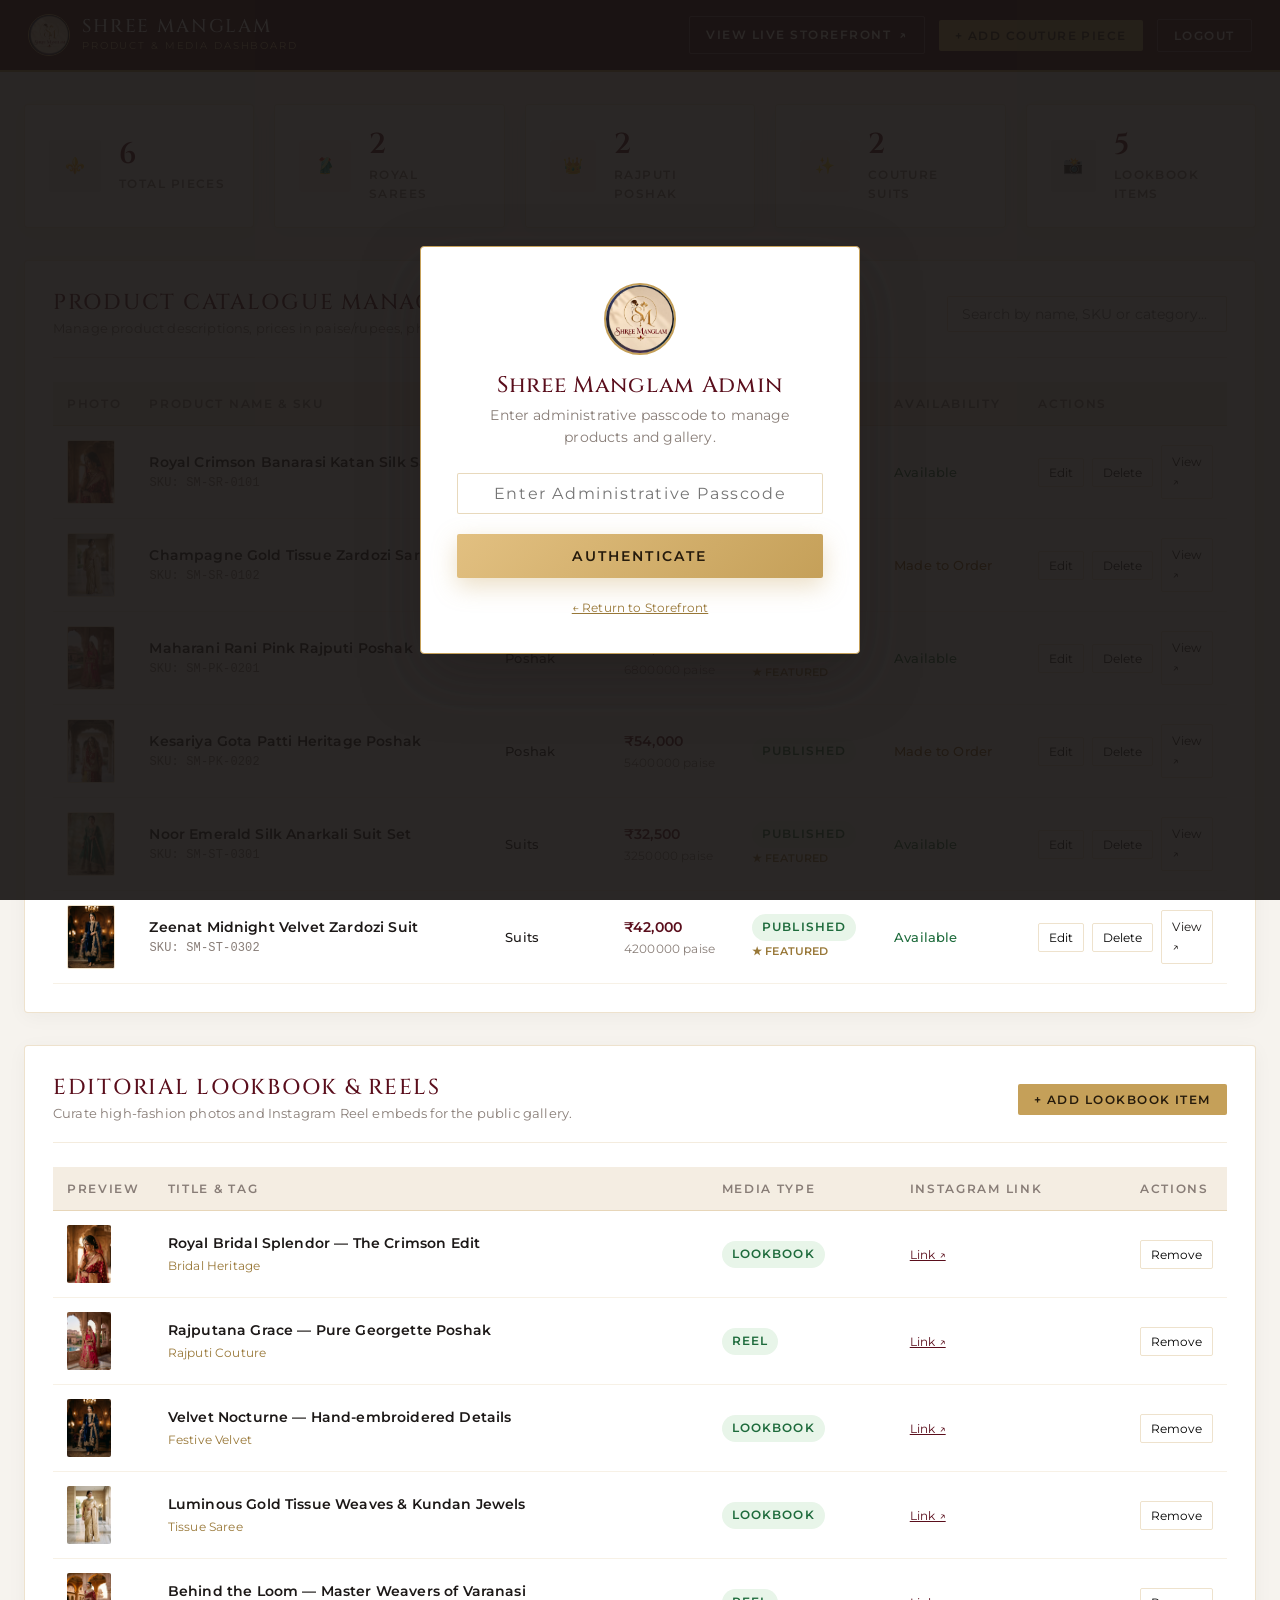
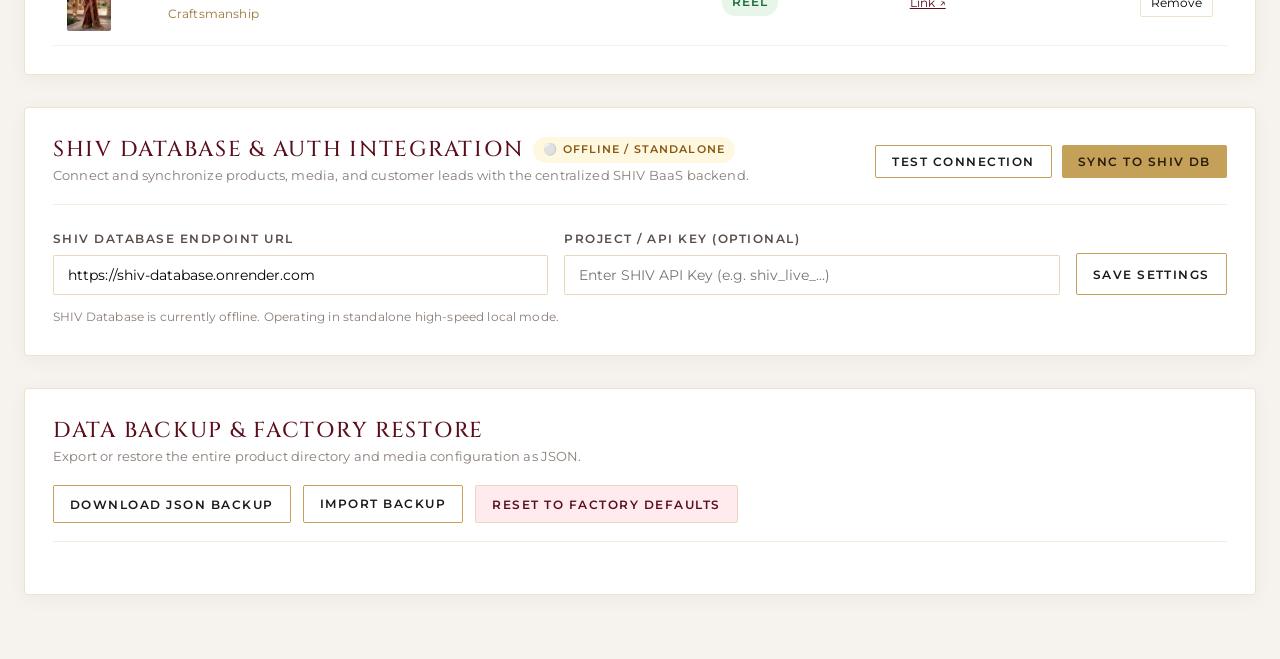
==== admin.html @ 2775528a "Release: Shree Manglam Luxury Storefront, Admin Portal, Google Maps & Netlify configuration" ====
<!DOCTYPE html>
<html lang="en">
<head>
  <meta charset="UTF-8" />
  <meta name="viewport" content="width=device-width, initial-scale=1.0" />
  <title>Admin Dashboard — Shree Manglam Fashion Storefront</title>

  <!-- Favicon / Brand Icon -->
  <link rel="icon" type="image/jpeg" href="assets/logo.jpg" />

  <!-- Google Fonts -->
  <link rel="preconnect" href="https://fonts.googleapis.com" />
  <link rel="preconnect" href="https://fonts.gstatic.com" crossorigin />
  <link href="https://fonts.googleapis.com/css2?family=Cinzel:wght@500;600;700&family=Cormorant+Garamond:wght@400;600&family=Montserrat:wght@400;500;600;700&display=swap" rel="stylesheet" />

  <!-- Stylesheets -->
  <link rel="stylesheet" href="css/variables.css" />
  <link rel="stylesheet" href="css/main.css" />
  <link rel="stylesheet" href="css/components.css" />
  <link rel="stylesheet" href="css/admin.css" />
</head>
<body class="admin-body">

  <!-- Authentication Gate Modal -->
  <div class="auth-gate-modal" id="adminAuthGate">
    <div class="auth-gate-card">
      <img src="assets/logo.jpg" alt="Shree Manglam" style="width: 72px; height: 72px; border-radius: 50%; border: 2px solid var(--color-gold); margin: 0 auto 16px;" />
      <h2 style="font-family: var(--font-serif-royal); font-size: 1.4rem; color: var(--color-crimson); margin-bottom: 6px;">Shree Manglam Admin</h2>
      <p style="font-size: 0.85rem; color: var(--color-text-muted); margin-bottom: 24px;">Enter administrative passcode to manage products and gallery.</p>
      
      <form id="adminLoginForm">
        <div style="margin-bottom: 20px;">
          <input type="password" id="adminPassInput" class="form-input" placeholder="Enter Administrative Passcode" required style="text-align: center; letter-spacing: 0.1em; font-size: 1rem;" autocomplete="current-password" />
        </div>
        <button type="submit" class="btn-luxury-primary" style="width: 100%; justify-content: center;">Authenticate</button>
      </form>
      <div style="margin-top: 20px; font-size: 0.75rem; color: var(--color-text-muted);">
        <a href="/" style="color: var(--color-gold-dark); text-decoration: underline;">← Return to Storefront</a>
      </div>
    </div>
  </div>

  <!-- Admin Top Navigation -->
  <header class="admin-navbar">
    <div class="admin-nav-brand">
      <img src="assets/logo.jpg" alt="Logo" class="admin-nav-logo" />
      <div>
        <h1 class="admin-nav-title">Shree Manglam</h1>
        <div style="font-size: 0.65rem; color: var(--color-gold-light); letter-spacing: 0.18em; text-transform: uppercase;">Product & Media Dashboard</div>
      </div>
    </div>

    <div class="admin-nav-actions">
      <a href="/" target="_blank" class="btn-admin-action btn-admin-outline">
        <span>View Live Storefront</span> ↗
      </a>
      <button class="btn-admin-action btn-admin-primary" id="addNewProductBtn">
        <span>+ Add Couture Piece</span>
      </button>
      <button class="btn-admin-action btn-admin-outline" id="adminLogoutBtn">Logout</button>
    </div>
  </header>

  <!-- Main Dashboard Container -->
  <main class="admin-container">
    <!-- Live Overview Metrics -->
    <section class="metrics-grid" aria-label="Directory Metrics">
      <div class="metric-card">
        <div class="metric-icon-box">⚜️</div>
        <div>
          <div class="metric-value" id="metricTotalProducts">0</div>
          <div class="metric-label">Total Pieces</div>
        </div>
      </div>
      <div class="metric-card">
        <div class="metric-icon-box">🥻</div>
        <div>
          <div class="metric-value" id="metricSarees">0</div>
          <div class="metric-label">Royal Sarees</div>
        </div>
      </div>
      <div class="metric-card">
        <div class="metric-icon-box">👑</div>
        <div>
          <div class="metric-value" id="metricPoshak">0</div>
          <div class="metric-label">Rajputi Poshak</div>
        </div>
      </div>
      <div class="metric-card">
        <div class="metric-icon-box">✨</div>
        <div>
          <div class="metric-value" id="metricSuits">0</div>
          <div class="metric-label">Couture Suits</div>
        </div>
      </div>
      <div class="metric-card">
        <div class="metric-icon-box">📸</div>
        <div>
          <div class="metric-value" id="metricGallery">0</div>
          <div class="metric-label">Lookbook Items</div>
        </div>
      </div>
    </section>

    <!-- Product Directory Management -->
    <section class="admin-card">
      <div class="admin-card-header">
        <div>
          <h2 class="admin-card-title">Product Catalogue Management</h2>
          <p style="font-size: 0.82rem; color: var(--color-text-muted); margin-top: 2px;">Manage product descriptions, prices in paise/rupees, photos, and availability.</p>
        </div>

        <div style="display: flex; gap: 12px; align-items: center;">
          <input type="text" id="adminSearchInput" class="form-input" placeholder="Search by name, SKU or category..." style="width: 280px; padding: 8px 14px;" />
        </div>
      </div>

      <div class="table-responsive">
        <table class="admin-table">
          <thead>
            <tr>
              <th style="width: 65px;">Photo</th>
              <th>Product Name & SKU</th>
              <th>Category</th>
              <th>Price</th>
              <th>Status</th>
              <th>Availability</th>
              <th style="width: 170px;">Actions</th>
            </tr>
          </thead>
          <tbody id="productsTableBody">
            <!-- Rendered by js/admin.js -->
          </tbody>
        </table>
      </div>
    </section>

    <!-- Lookbook & Instagram Reels Management -->
    <section class="admin-card">
      <div class="admin-card-header">
        <div>
          <h2 class="admin-card-title">Editorial Lookbook & Reels</h2>
          <p style="font-size: 0.82rem; color: var(--color-text-muted); margin-top: 2px;">Curate high-fashion photos and Instagram Reel embeds for the public gallery.</p>
        </div>

        <button class="btn-admin-action btn-admin-primary" id="addGalleryItemBtn">
          <span>+ Add Lookbook Item</span>
        </button>
      </div>

      <div class="table-responsive">
        <table class="admin-table">
          <thead>
            <tr>
              <th style="width: 60px;">Preview</th>
              <th>Title & Tag</th>
              <th>Media Type</th>
              <th>Instagram Link</th>
              <th style="width: 100px;">Actions</th>
            </tr>
          </thead>
          <tbody id="galleryTableBody">
            <!-- Rendered by js/admin.js -->
          </tbody>
        </table>
      </div>
    </section>

    <!-- SHIV Centralized Database (BaaS) Integration -->
    <section class="admin-card" id="shivDbSection">
      <div class="admin-card-header">
        <div>
          <div style="display: flex; align-items: center; gap: 10px;">
            <h2 class="admin-card-title">SHIV Database & Auth Integration</h2>
            <span id="shivDbStatusBadge" class="status-pill draft" style="font-size: 0.7rem;">Checking...</span>
          </div>
          <p style="font-size: 0.82rem; color: var(--color-text-muted); margin-top: 2px;">Connect and synchronize products, media, and customer leads with the centralized SHIV BaaS backend.</p>
        </div>

        <div style="display: flex; gap: 10px;">
          <button class="btn-admin-action btn-admin-outline" id="testShivDbBtn" style="color: var(--color-text-primary); border-color: var(--color-gold);">
            <span>Test Connection</span>
          </button>
          <button class="btn-admin-action btn-admin-primary" id="syncShivDbBtn">
            <span>Sync to SHIV DB</span>
          </button>
        </div>
      </div>

      <div style="display: grid; grid-template-columns: 1fr 1fr auto; gap: 16px; align-items: flex-end;">
        <div>
          <label class="form-label">SHIV Database Endpoint URL</label>
          <input type="text" id="shivDbEndpointInput" class="form-input" value="https://shiv-database.onrender.com" placeholder="https://shiv-database.onrender.com or http://localhost:8000" />
        </div>
        <div>
          <label class="form-label">Project / API Key (Optional)</label>
          <input type="text" id="shivDbApiKeyInput" class="form-input" placeholder="Enter SHIV API Key (e.g. shiv_live_...)" />
        </div>
        <div>
          <button class="btn-admin-action btn-admin-outline" id="saveShivDbConfigBtn" style="color: var(--color-text-primary); border-color: var(--color-gold); height: 42px;">
            <span>Save Settings</span>
          </button>
        </div>
      </div>
      <div id="shivDbLogMsg" style="font-size: 0.78rem; color: var(--color-text-muted); margin-top: 12px;"></div>
    </section>

    <!-- System Backups & Factory Reset -->
    <section class="admin-card">
      <div class="admin-card-header">
        <div>
          <h2 class="admin-card-title">Data Backup & Factory Restore</h2>
          <p style="font-size: 0.82rem; color: var(--color-text-muted); margin-top: 2px;">Export or restore the entire product directory and media configuration as JSON.</p>
        </div>

        <div style="display: flex; gap: 12px; flex-wrap: wrap;">
          <button class="btn-admin-action btn-admin-outline" id="exportBackupBtn" style="color: var(--color-text-primary); border-color: var(--color-gold);">
            <span>Download JSON Backup</span>
          </button>
          
          <label class="btn-admin-action btn-admin-outline" style="color: var(--color-text-primary); border-color: var(--color-gold); cursor: pointer;">
            <span>Import Backup</span>
            <input type="file" id="importBackupInput" accept=".json" style="display: none;" />
          </label>

          <button class="btn-admin-action" id="resetDefaultsBtn" style="background: #ffebee; color: var(--color-crimson); border: 1px solid rgba(197,160,89,0.3);">
            <span>Reset to Factory Defaults</span>
          </button>
        </div>
      </div>
    </section>
  </main>

  <!-- Add / Edit Product Modal -->
  <div class="modal-backdrop" id="productFormModal" role="dialog" aria-modal="true">
    <div class="modal-dialog" style="max-width: 860px;">
      <button class="modal-close-btn" id="productFormCloseBtn" aria-label="Close dialog">✕</button>
      
      <div style="padding: 24px 28px 16px; border-bottom: 1px solid rgba(197,160,89,0.25);">
        <h2 id="formModalTitle" style="font-family: var(--font-serif-royal); font-size: 1.4rem; color: var(--color-crimson); text-transform: uppercase;">Add New Couture Piece</h2>
      </div>

      <div class="admin-modal-body">
        <form id="productForm">
          <div class="admin-form-grid">
            <!-- Product Name -->
            <div class="form-group-full">
              <label for="formName" class="form-label">Product Name *</label>
              <input type="text" id="formName" class="form-input" placeholder="e.g. Royal Crimson Banarasi Katan Silk Saree" required />
            </div>

            <!-- Category -->
            <div>
              <label for="formCategory" class="form-label">Category *</label>
              <select id="formCategory" class="form-select" required>
                <option value="Sarees">Sarees</option>
                <option value="Poshak">Poshak</option>
                <option value="Suits">Suits</option>
              </select>
            </div>

            <!-- SKU -->
            <div>
              <label for="formSku" class="form-label">SKU / Code</label>
              <input type="text" id="formSku" class="form-input" placeholder="e.g. SM-SR-0103" />
            </div>

            <!-- Price in Rupees -->
            <div>
              <label for="formPrice" class="form-label">Price (₹ INR) *</label>
              <input type="number" id="formPrice" class="form-input" placeholder="48500" required min="1" />
              <span style="font-size: 0.72rem; color: var(--color-text-muted);">Stored as paise in backend/data model</span>
            </div>

            <!-- Compare-at Price -->
            <div>
              <label for="formComparePrice" class="form-label">Compare-at Price (₹ Optional)</label>
              <input type="number" id="formComparePrice" class="form-input" placeholder="56000" min="0" />
            </div>

            <!-- Fabric -->
            <div>
              <label for="formFabric" class="form-label">Fabric / Weave</label>
              <input type="text" id="formFabric" class="form-input" placeholder="e.g. Pure Katan Silk, Georgette" />
            </div>

            <!-- Colour -->
            <div>
              <label for="formColour" class="form-label">Colour Palette</label>
              <input type="text" id="formColour" class="form-input" placeholder="e.g. Crimson Maroon & Antique Gold" />
            </div>

            <!-- Occasion -->
            <div>
              <label for="formOccasion" class="form-label">Occasion</label>
              <input type="text" id="formOccasion" class="form-input" placeholder="e.g. Bridal & Grand Reception" />
            </div>

            <!-- Availability -->
            <div>
              <label for="formAvailability" class="form-label">Availability Status</label>
              <select id="formAvailability" class="form-select">
                <option value="Available">Available (In Boutique)</option>
                <option value="Made to Order">Made to Order (15-21 days)</option>
                <option value="Unavailable">Unavailable / Out of Stock</option>
              </select>
            </div>

            <!-- Multi-Image Manager -->
            <div class="form-group-full">
              <label class="form-label">Product Photos (Upload Files & Live Preview)</label>
              <div class="image-uploader-box">
                <!-- Direct File Upload & Drag-and-Drop Area -->
                <div class="image-dropzone" id="imageDropzone">
                  <input type="file" id="productFileInput" accept="image/png, image/jpeg, image/webp, image/jpg" multiple style="display: none;" />
                  <div class="dropzone-content">
                    <span class="dropzone-icon">📷</span>
                    <div class="dropzone-text">
                      <strong>Click to Upload Photos</strong> or drag & drop files here
                    </div>
                    <div class="dropzone-subtext">Directly select photos from your device, phone, or computer (JPG, PNG, WEBP)</div>
                    <button type="button" class="btn-luxury-primary" id="triggerFileSelectBtn" style="margin-top: 10px; padding: 8px 20px; font-size: 0.76rem; pointer-events: none;">Browse Files</button>
                  </div>
                </div>

                <!-- Secondary URL/Path input -->
                <div class="image-url-row" style="display: flex; gap: 10px; margin-top: 14px;">
                  <input type="text" id="imageUrlInput" class="form-input" placeholder="Or enter image URL / local path (e.g. assets/category-sarees.jpg)" />
                  <button type="button" id="addImageUrlBtn" class="btn-luxury-outline" style="color: var(--color-crimson); border-color: var(--color-gold); padding: 8px 18px; font-size: 0.75rem; white-space: nowrap;">+ Add URL</button>
                </div>
                <div id="uploadStatusText" style="font-size: 0.78rem; color: var(--color-gold-dark); margin-top: 8px; font-weight: 500; display: none;"></div>

                <!-- Image Previews Container -->
                <div class="image-preview-strip" id="imagePreviewsContainer">
                  <!-- Injected by js/admin.js -->
                </div>
              </div>
            </div>

            <!-- Description -->
            <div class="form-group-full">
              <label for="formDescription" class="form-label">Product Editorial Story / Description</label>
              <textarea id="formDescription" class="form-textarea" rows="3" placeholder="Describe the weaving technique, zari details, and heritage aesthetic..."></textarea>
            </div>

            <!-- Featured & Status -->
            <div style="display: flex; align-items: center; gap: 10px;">
              <input type="checkbox" id="formFeatured" style="width: 18px; height: 18px; accent-color: var(--color-crimson);" />
              <label for="formFeatured" style="font-size: 0.85rem; font-weight: 500;">Highlight as Featured Piece</label>
            </div>

            <div>
              <label for="formStatus" class="form-label">Publishing Status</label>
              <select id="formStatus" class="form-select">
                <option value="published">Published (Visible on storefront)</option>
                <option value="draft">Draft (Hidden)</option>
              </select>
            </div>
          </div>

          <div style="margin-top: 28px; padding-top: 18px; border-top: 1px solid rgba(197,160,89,0.3); display: flex; justify-content: flex-end; gap: 14px;">
            <button type="button" class="btn-admin-action btn-admin-outline" id="productFormCancelBtn" style="color: var(--color-text-primary); border-color: var(--color-gold);">Cancel</button>
            <button type="submit" class="btn-luxury-primary" style="padding: 10px 24px; font-size: 0.82rem;">Save Couture Piece</button>
          </div>
        </form>
      </div>
    </div>
  </div>

  <!-- Delete Confirmation Dialog -->
  <div class="modal-backdrop" id="deleteConfirmModal" role="dialog" aria-modal="true">
    <div class="modal-dialog" style="max-width: 440px; text-align: center; padding: 32px 24px;">
      <div style="font-size: 2.2rem; color: var(--color-crimson); margin-bottom: 12px;">⚠️</div>
      <h3 style="font-family: var(--font-serif-royal); font-size: 1.3rem; color: var(--color-crimson); margin-bottom: 8px;">Confirm Deletion</h3>
      <p style="font-size: 0.88rem; color: var(--color-text-secondary); margin-bottom: 24px;">
        Are you sure you want to remove <strong id="deleteProductNameDisplay">this piece</strong>? This action will remove it from the public catalogue.
      </p>
      <div style="display: flex; gap: 12px; justify-content: center;">
        <button class="btn-admin-action btn-admin-outline" id="cancelDeleteBtn" style="color: var(--color-text-primary); border-color: var(--color-gold);">Cancel</button>
        <button class="btn-luxury-primary" id="confirmDeleteBtn" style="background: var(--color-crimson); color: #fff; padding: 10px 22px;">Delete Piece</button>
      </div>
    </div>
  </div>

  <!-- Scripts -->
  <script src="js/data.js"></script>
  <script src="js/store.js"></script>
  <script src="js/admin.js"></script>
</body>
</html>
---- css/variables.css ----
/* ==========================================================================
   SHREE MANGLAM — LUXURY DESIGN TOKENS & SYSTEM VARIABLES
   "Tradition Meets Elegance"
   ========================================================================== */

:root {
  /* Brand Palette — Royal Indian Haute Couture */
  --color-crimson: #5a0e1c;
  --color-crimson-deep: #3b0711;
  --color-crimson-light: #7a162a;
  --color-crimson-glow: rgba(90, 14, 28, 0.12);
  --color-crimson-subtle: rgba(90, 14, 28, 0.05);

  --color-gold: #c5a059;
  --color-gold-light: #e2c081;
  --color-gold-bright: #f3d69b;
  --color-gold-dark: #987737;
  --color-gold-antique: #8b6d32;
  --color-gold-glow: rgba(197, 160, 89, 0.25);
  --color-gold-subtle: rgba(197, 160, 89, 0.12);
  --color-gold-border: rgba(197, 160, 89, 0.35);

  /* Backgrounds & Editorial Surfaces */
  --color-ivory: #faf7f2;
  --color-ivory-warm: #f4ede2;
  --color-ivory-parchment: #ede3d3;
  --color-surface-white: #ffffff;
  --color-surface-card: #ffffff;
  --color-surface-elevated: #ffffff;

  /* Typography & Text */
  --color-text-primary: #1c1817;
  --color-text-secondary: #574e4a;
  --color-text-muted: #887d77;
  --color-text-on-crimson: #fdfaf6;
  --color-text-on-gold: #261b0c;

  /* Accent status colors */
  --color-success: #2b7049;
  --color-warning: #9e6414;
  --color-available: #1e6b3c;
  --color-made-to-order: #8a5712;
  --color-whatsapp: #25d366;
  --color-whatsapp-dark: #128c7e;

  /* Typography Stacks */
  --font-serif-display: 'Cormorant Garamond', 'Cinzel', Georgia, serif;
  --font-serif-royal: 'Cinzel', 'Playfair Display', Georgia, serif;
  --font-sans: 'Montserrat', 'Outfit', -apple-system, BlinkMacSystemFont, 'Segoe UI', Roboto, sans-serif;

  /* Elevations & Shadows */
  --shadow-subtle: 0 4px 20px rgba(28, 24, 23, 0.04);
  --shadow-medium: 0 8px 30px rgba(28, 24, 23, 0.08);
  --shadow-luxury: 0 16px 45px rgba(90, 14, 28, 0.09), 0 4px 15px rgba(197, 160, 89, 0.12);
  --shadow-gold-hover: 0 12px 35px rgba(197, 160, 89, 0.28);
  --shadow-modal: 0 24px 60px rgba(28, 24, 23, 0.35);

  /* Borders & Radii */
  --radius-xs: 2px;
  --radius-sm: 4px;
  --radius-md: 8px;
  --radius-lg: 16px;
  --radius-full: 9999px;

  /* Spacing Scale */
  --space-xs: 4px;
  --space-sm: 8px;
  --space-md: 16px;
  --space-lg: 24px;
  --space-xl: 36px;
  --space-2xl: 56px;
  --space-3xl: 84px;
  --space-4xl: 120px;

  /* Layout */
  --container-max: 1360px;
  --header-height: 84px;
  --header-mobile-height: 70px;

  /* Transitions */
  --transition-fast: 0.2s cubic-bezier(0.25, 0.46, 0.45, 0.94);
  --transition-smooth: 0.35s cubic-bezier(0.25, 1, 0.5, 1);
  --transition-luxury: 0.5s cubic-bezier(0.16, 1, 0.3, 1);
}
---- css/main.css ----
/* ==========================================================================
   SHREE MANGLAM — MAIN LUXURY STYLESHEET
   ========================================================================== */

@import url('variables.css');

/* CSS Reset & Foundation */
*, *::before, *::after {
  box-sizing: border-box;
  margin: 0;
  padding: 0;
}

html {
  font-size: 16px;
  scroll-behavior: smooth;
  -webkit-text-size-adjust: 100%;
}

body {
  font-family: var(--font-sans);
  background-color: var(--color-ivory);
  color: var(--color-text-primary);
  line-height: 1.6;
  overflow-x: hidden;
  letter-spacing: 0.01em;
  -webkit-font-smoothing: antialiased;
  -moz-osx-font-smoothing: grayscale;
}

img {
  max-width: 100%;
  height: auto;
  display: block;
}

a {
  color: inherit;
  text-decoration: none;
  transition: color var(--transition-fast);
}

button {
  font-family: inherit;
  cursor: pointer;
  border: none;
  background: none;
}

ul, ol {
  list-style: none;
}

/* Typography Hierarchy */
h1, h2, h3, h4, h5, h6 {
  font-family: var(--font-serif-royal);
  color: var(--color-crimson);
  font-weight: 500;
  line-height: 1.25;
  letter-spacing: 0.03em;
}

.heading-display {
  font-family: var(--font-serif-display);
  font-size: clamp(2.6rem, 5vw, 4.4rem);
  font-weight: 400;
  line-height: 1.15;
  color: var(--color-crimson);
  letter-spacing: 0.02em;
}

.heading-section {
  font-family: var(--font-serif-royal);
  font-size: clamp(1.8rem, 3.2vw, 2.6rem);
  font-weight: 500;
  letter-spacing: 0.06em;
  text-transform: uppercase;
  color: var(--color-crimson);
}

.subheading-gold {
  font-family: var(--font-sans);
  font-size: 0.85rem;
  letter-spacing: 0.22em;
  text-transform: uppercase;
  color: var(--color-gold-dark);
  font-weight: 600;
  display: flex;
  align-items: center;
  justify-content: center;
  gap: 12px;
  margin-bottom: 8px;
}

.subheading-gold::before,
.subheading-gold::after {
  content: '';
  display: inline-block;
  width: 28px;
  height: 1px;
  background: linear-gradient(90deg, transparent, var(--color-gold-dark));
}

.subheading-gold::after {
  background: linear-gradient(90deg, var(--color-gold-dark), transparent);
}

/* Container & Layout */
.container {
  width: 100%;
  max-width: var(--container-max);
  margin-left: auto;
  margin-right: auto;
  padding-left: clamp(16px, 4vw, 36px);
  padding-right: clamp(16px, 4vw, 36px);
}

.section-padding {
  padding-top: clamp(48px, 7vw, 96px);
  padding-bottom: clamp(48px, 7vw, 96px);
}

.section-header {
  text-align: center;
  max-width: 760px;
  margin: 0 auto clamp(32px, 5vw, 56px);
}

.section-desc {
  font-size: clamp(0.95rem, 1.2vw, 1.1rem);
  color: var(--color-text-secondary);
  font-family: var(--font-sans);
  font-weight: 300;
  margin-top: 14px;
  line-height: 1.7;
}

/* Royal Lotus & Gold Hairline Dividers */
.royal-divider {
  display: flex;
  align-items: center;
  justify-content: center;
  margin: 18px auto 0;
  gap: 16px;
  max-width: 300px;
}

.royal-divider .line {
  flex: 1;
  height: 1px;
  background: linear-gradient(90deg, transparent, var(--color-gold), transparent);
}

.royal-divider .lotus-icon {
  width: 20px;
  height: 20px;
  color: var(--color-gold);
  flex-shrink: 0;
}

/* Utility Animations */
@keyframes fadeIn {
  from { opacity: 0; transform: translateY(16px); }
  to { opacity: 1; transform: translateY(0); }
}

@keyframes pulseGold {
  0%, 100% { box-shadow: 0 0 0 0 rgba(197, 160, 89, 0.4); }
  50% { box-shadow: 0 0 0 12px rgba(197, 160, 89, 0); }
}

@keyframes shimmer {
  0% { background-position: -200% 0; }
  100% { background-position: 200% 0; }
}

.animate-fade-in {
  animation: fadeIn 0.6s cubic-bezier(0.16, 1, 0.3, 1) forwards;
}

/* Accessibility & Screen Reader */
.sr-only {
  position: absolute;
  width: 1px;
  height: 1px;
  padding: 0;
  margin: -1px;
  overflow: hidden;
  clip: rect(0, 0, 0, 0);
  white-space: nowrap;
  border-width: 0;
}

/* Scrollbar Styling */
::-webkit-scrollbar {
  width: 8px;
  height: 8px;
}
::-webkit-scrollbar-track {
  background: var(--color-ivory-warm);
}
::-webkit-scrollbar-thumb {
  background: var(--color-gold-dark);
  border-radius: var(--radius-xs);
}
::-webkit-scrollbar-thumb:hover {
  background: var(--color-crimson);
}
---- css/components.css ----
/* ==========================================================================
   SHREE MANGLAM — LUXURY COMPONENTS STYLESHEET
   ========================================================================== */

/* --------------------------------------------------------------------------
   1. Announcement Bar & Navigation Header
   -------------------------------------------------------------------------- */
.announcement-bar {
  background: var(--color-crimson-deep);
  color: var(--color-ivory);
  font-size: 0.75rem;
  letter-spacing: 0.16em;
  text-transform: uppercase;
  padding: 8px 16px;
  text-align: center;
  border-bottom: 1px solid rgba(197, 160, 89, 0.3);
  font-weight: 500;
  display: flex;
  align-items: center;
  justify-content: center;
  gap: 12px;
}

.announcement-bar .gold-accent {
  color: var(--color-gold-light);
  font-weight: 600;
}

.site-header {
  position: sticky;
  top: 0;
  z-index: 1000;
  background: rgba(250, 247, 242, 0.94);
  backdrop-filter: blur(14px);
  -webkit-backdrop-filter: blur(14px);
  border-bottom: 1px solid rgba(197, 160, 89, 0.25);
  transition: all var(--transition-smooth);
}

.site-header.scrolled {
  background: rgba(250, 247, 242, 0.98);
  box-shadow: 0 8px 24px rgba(28, 24, 23, 0.06);
}

.header-inner {
  display: flex;
  align-items: center;
  justify-content: space-between;
  height: var(--header-height);
  padding: 0 24px;
}

.brand-emblem-wrapper {
  display: flex;
  align-items: center;
  gap: 14px;
  text-decoration: none;
}

.brand-logo-img {
  width: 54px;
  height: 54px;
  border-radius: 50%;
  object-fit: cover;
  border: 1.5px solid var(--color-gold);
  box-shadow: 0 4px 12px rgba(197, 160, 89, 0.2);
  transition: transform var(--transition-fast);
}

.brand-emblem-wrapper:hover .brand-logo-img {
  transform: scale(1.05);
}

.brand-text-block {
  display: flex;
  flex-direction: column;
}

.brand-title {
  font-family: var(--font-serif-royal);
  font-size: 1.35rem;
  font-weight: 600;
  letter-spacing: 0.12em;
  color: var(--color-crimson);
  line-height: 1.1;
  text-transform: uppercase;
}

.brand-tagline {
  font-size: 0.65rem;
  letter-spacing: 0.22em;
  color: var(--color-gold-dark);
  text-transform: uppercase;
  font-weight: 600;
  margin-top: 2px;
}

.nav-links {
  display: flex;
  align-items: center;
  gap: 28px;
}

.nav-link {
  font-family: var(--font-sans);
  font-size: 0.85rem;
  letter-spacing: 0.14em;
  text-transform: uppercase;
  color: var(--color-text-primary);
  font-weight: 500;
  position: relative;
  padding: 8px 0;
  transition: color var(--transition-fast);
}

.nav-link::after {
  content: '';
  position: absolute;
  bottom: 0;
  left: 0;
  width: 0;
  height: 1.5px;
  background: var(--color-gold);
  transition: width var(--transition-fast);
}

.nav-link:hover,
.nav-link.active {
  color: var(--color-crimson);
}

.nav-link:hover::after,
.nav-link.active::after {
  width: 100%;
}

.header-actions {
  display: flex;
  align-items: center;
  gap: 16px;
}

.header-admin-link {
  font-size: 0.75rem;
  letter-spacing: 0.12em;
  text-transform: uppercase;
  color: var(--color-gold-dark);
  padding: 6px 12px;
  border: 1px solid var(--color-gold-border);
  border-radius: var(--radius-xs);
  transition: all var(--transition-fast);
  font-weight: 500;
}

.header-admin-link:hover {
  background: var(--color-gold);
  color: #fff;
  border-color: var(--color-gold);
}

.header-wa-btn {
  display: inline-flex;
  align-items: center;
  gap: 8px;
  background: var(--color-crimson);
  color: #fff;
  font-size: 0.8rem;
  letter-spacing: 0.12em;
  text-transform: uppercase;
  font-weight: 600;
  padding: 9px 18px;
  border-radius: var(--radius-xs);
  transition: all var(--transition-fast);
  box-shadow: 0 4px 14px rgba(90, 14, 28, 0.2);
}

.header-wa-btn:hover {
  background: var(--color-crimson-light);
  transform: translateY(-1px);
  box-shadow: 0 6px 18px rgba(90, 14, 28, 0.3);
}

.mobile-menu-toggle {
  display: none;
  background: none;
  border: none;
  padding: 8px;
  color: var(--color-crimson);
}

/* --------------------------------------------------------------------------
   2. Hero Section
   -------------------------------------------------------------------------- */
.hero-section {
  position: relative;
  min-height: calc(90vh - var(--header-height));
  display: flex;
  align-items: center;
  background: #181514;
  overflow: hidden;
}

.hero-bg-wrapper {
  position: absolute;
  inset: 0;
  z-index: 1;
}

.hero-bg-image {
  width: 100%;
  height: 100%;
  object-fit: cover;
  object-position: center 30%;
  filter: brightness(0.72) contrast(1.05);
}

.hero-overlay {
  position: absolute;
  inset: 0;
  background: radial-gradient(circle at center, rgba(24, 21, 20, 0.2) 0%, rgba(24, 21, 20, 0.75) 100%),
              linear-gradient(to top, rgba(24, 21, 20, 0.9) 0%, transparent 50%);
  z-index: 2;
}

.hero-content {
  position: relative;
  z-index: 3;
  max-width: 860px;
  margin: 0 auto;
  text-align: center;
  padding: 60px 24px;
  color: #fff;
}

.hero-badge-tag {
  display: inline-flex;
  align-items: center;
  gap: 10px;
  padding: 6px 18px;
  background: rgba(197, 160, 89, 0.18);
  border: 1px solid rgba(197, 160, 89, 0.5);
  border-radius: var(--radius-full);
  color: var(--color-gold-light);
  font-size: 0.75rem;
  letter-spacing: 0.26em;
  text-transform: uppercase;
  font-weight: 600;
  margin-bottom: 24px;
  backdrop-filter: blur(8px);
}

.hero-title {
  font-family: var(--font-serif-display);
  font-size: clamp(2.8rem, 6.5vw, 5.2rem);
  font-weight: 400;
  line-height: 1.12;
  letter-spacing: 0.03em;
  color: #fff;
  text-shadow: 0 4px 24px rgba(0, 0, 0, 0.5);
  margin-bottom: 20px;
}

.hero-title span {
  display: block;
  font-family: var(--font-serif-royal);
  font-size: clamp(1.4rem, 3.2vw, 2.2rem);
  color: var(--color-gold-light);
  letter-spacing: 0.16em;
  text-transform: uppercase;
  font-weight: 400;
  margin-top: 8px;
}

.hero-subtitle {
  font-size: clamp(1rem, 1.6vw, 1.25rem);
  color: rgba(253, 250, 246, 0.88);
  font-weight: 300;
  max-width: 640px;
  margin: 0 auto 36px;
  line-height: 1.7;
}

.hero-cta-group {
  display: flex;
  align-items: center;
  justify-content: center;
  gap: 18px;
  flex-wrap: wrap;
}

.btn-luxury-primary {
  display: inline-flex;
  align-items: center;
  gap: 10px;
  background: linear-gradient(135deg, var(--color-gold-light) 0%, var(--color-gold) 100%);
  color: var(--color-text-on-gold);
  font-family: var(--font-sans);
  font-size: 0.85rem;
  letter-spacing: 0.16em;
  text-transform: uppercase;
  font-weight: 600;
  padding: 14px 32px;
  border-radius: var(--radius-xs);
  box-shadow: 0 8px 24px rgba(197, 160, 89, 0.35);
  transition: all var(--transition-fast);
}

.btn-luxury-primary:hover {
  background: linear-gradient(135deg, #fff 0%, var(--color-gold-light) 100%);
  transform: translateY(-2px);
  box-shadow: var(--shadow-gold-hover);
}

.btn-luxury-outline {
  display: inline-flex;
  align-items: center;
  gap: 10px;
  background: rgba(255, 255, 255, 0.08);
  color: #fff;
  font-family: var(--font-sans);
  font-size: 0.85rem;
  letter-spacing: 0.16em;
  text-transform: uppercase;
  font-weight: 600;
  padding: 13px 30px;
  border-radius: var(--radius-xs);
  border: 1px solid rgba(255, 255, 255, 0.4);
  backdrop-filter: blur(8px);
  transition: all var(--transition-fast);
}

.btn-luxury-outline:hover {
  background: rgba(255, 255, 255, 0.2);
  border-color: #fff;
  transform: translateY(-2px);
}

/* --------------------------------------------------------------------------
   3. Shop By Category
   -------------------------------------------------------------------------- */
.category-grid {
  display: grid;
  grid-template-columns: repeat(3, 1fr);
  gap: 28px;
}

.category-card {
  position: relative;
  height: 480px;
  border-radius: var(--radius-sm);
  overflow: hidden;
  box-shadow: var(--shadow-medium);
  cursor: pointer;
  border: 1px solid rgba(197, 160, 89, 0.25);
  transition: transform var(--transition-smooth), box-shadow var(--transition-smooth);
}

.category-card:hover {
  transform: translateY(-6px);
  box-shadow: var(--shadow-luxury);
  border-color: var(--color-gold);
}

.category-card-img {
  width: 100%;
  height: 100%;
  object-fit: cover;
  transition: transform var(--transition-luxury);
}

.category-card:hover .category-card-img {
  transform: scale(1.08);
}

.category-card-overlay {
  position: absolute;
  inset: 0;
  background: linear-gradient(to top, rgba(28, 24, 23, 0.92) 0%, rgba(28, 24, 23, 0.3) 50%, transparent 100%);
  display: flex;
  flex-direction: column;
  justify-content: flex-end;
  padding: 32px 28px;
  color: #fff;
}

.category-card-title {
  font-family: var(--font-serif-royal);
  font-size: 1.8rem;
  color: #fff;
  letter-spacing: 0.08em;
  text-transform: uppercase;
  margin-bottom: 6px;
}

.category-card-desc {
  font-size: 0.85rem;
  color: rgba(255, 255, 255, 0.8);
  font-weight: 300;
  margin-bottom: 16px;
}

.category-card-btn {
  display: inline-flex;
  align-items: center;
  gap: 8px;
  color: var(--color-gold-light);
  font-size: 0.75rem;
  letter-spacing: 0.18em;
  text-transform: uppercase;
  font-weight: 600;
  border-bottom: 1px solid var(--color-gold-light);
  padding-bottom: 3px;
  width: fit-content;
}

/* --------------------------------------------------------------------------
   4. Catalogue Filters & Controls
   -------------------------------------------------------------------------- */
.catalogue-controls-wrapper {
  background: var(--color-ivory-warm);
  border: 1px solid rgba(197, 160, 89, 0.3);
  border-radius: var(--radius-sm);
  padding: 24px;
  margin-bottom: 40px;
  box-shadow: var(--shadow-subtle);
}

.catalogue-filters-top {
  display: flex;
  align-items: center;
  justify-content: space-between;
  gap: 20px;
  flex-wrap: wrap;
  margin-bottom: 20px;
  padding-bottom: 18px;
  border-bottom: 1px solid rgba(197, 160, 89, 0.2);
}

.search-box-wrapper {
  position: relative;
  flex: 1;
  min-width: 280px;
  max-width: 420px;
}

.search-input {
  width: 100%;
  padding: 10px 16px 10px 42px;
  background: #fff;
  border: 1px solid rgba(197, 160, 89, 0.4);
  border-radius: var(--radius-xs);
  font-size: 0.9rem;
  color: var(--color-text-primary);
  font-family: var(--font-sans);
  transition: all var(--transition-fast);
}

.search-input:focus {
  outline: none;
  border-color: var(--color-crimson);
  box-shadow: 0 0 0 3px var(--color-crimson-glow);
}

.search-icon {
  position: absolute;
  left: 14px;
  top: 50%;
  transform: translateY(-50%);
  color: var(--color-text-muted);
  pointer-events: none;
}

.sort-select-wrapper {
  display: flex;
  align-items: center;
  gap: 10px;
}

.sort-label {
  font-size: 0.8rem;
  letter-spacing: 0.1em;
  text-transform: uppercase;
  color: var(--color-text-muted);
  font-weight: 600;
}

.sort-select {
  padding: 10px 18px;
  background: #fff;
  border: 1px solid rgba(197, 160, 89, 0.4);
  border-radius: var(--radius-xs);
  font-size: 0.85rem;
  color: var(--color-text-primary);
  font-family: var(--font-sans);
  cursor: pointer;
}

.filter-pills-row {
  display: flex;
  align-items: center;
  gap: 10px;
  flex-wrap: wrap;
}

.filter-pill {
  padding: 7px 18px;
  font-size: 0.78rem;
  letter-spacing: 0.12em;
  text-transform: uppercase;
  font-weight: 500;
  border-radius: var(--radius-full);
  background: #fff;
  border: 1px solid rgba(197, 160, 89, 0.35);
  color: var(--color-text-secondary);
  transition: all var(--transition-fast);
  cursor: pointer;
}

.filter-pill:hover {
  border-color: var(--color-gold);
  color: var(--color-crimson);
}

.filter-pill.active {
  background: var(--color-crimson);
  color: #fff;
  border-color: var(--color-crimson);
  box-shadow: 0 4px 12px var(--color-crimson-glow);
}

.filter-counts-info {
  margin-top: 14px;
  font-size: 0.85rem;
  color: var(--color-text-muted);
  display: flex;
  align-items: center;
  justify-content: space-between;
}

/* --------------------------------------------------------------------------
   5. Product Card Grid
   -------------------------------------------------------------------------- */
.product-grid {
  display: grid;
  grid-template-columns: repeat(auto-fill, minmax(290px, 1fr));
  gap: 32px;
}

.product-card {
  background: #fff;
  border-radius: var(--radius-sm);
  border: 1px solid rgba(197, 160, 89, 0.2);
  overflow: hidden;
  box-shadow: var(--shadow-subtle);
  transition: all var(--transition-smooth);
  display: flex;
  flex-direction: column;
  position: relative;
}

.product-card:hover {
  transform: translateY(-6px);
  border-color: var(--color-gold);
  box-shadow: var(--shadow-luxury);
}

.product-card-media {
  position: relative;
  aspect-ratio: 3/4;
  background: var(--color-ivory-warm);
  overflow: hidden;
  cursor: pointer;
}

.product-card-img {
  width: 100%;
  height: 100%;
  object-fit: cover;
  transition: transform var(--transition-luxury);
}

.product-card:hover .product-card-img {
  transform: scale(1.05);
}

.product-card-badge {
  position: absolute;
  top: 14px;
  left: 14px;
  padding: 4px 10px;
  font-size: 0.68rem;
  letter-spacing: 0.14em;
  text-transform: uppercase;
  font-weight: 600;
  border-radius: var(--radius-xs);
  z-index: 2;
}

.badge-featured {
  background: var(--color-crimson);
  color: #fff;
}

.badge-available {
  background: #e8f5e9;
  color: var(--color-available);
  border: 1px solid rgba(43, 112, 73, 0.3);
}

.badge-made-to-order {
  background: #fff8e1;
  color: var(--color-made-to-order);
  border: 1px solid rgba(158, 100, 20, 0.3);
}

.product-quick-view-btn {
  position: absolute;
  bottom: 14px;
  left: 50%;
  transform: translate(-50%, 15px);
  opacity: 0;
  background: rgba(255, 255, 255, 0.95);
  color: var(--color-crimson);
  font-size: 0.75rem;
  letter-spacing: 0.14em;
  text-transform: uppercase;
  font-weight: 600;
  padding: 8px 18px;
  border-radius: var(--radius-xs);
  border: 1px solid var(--color-gold);
  box-shadow: 0 4px 14px rgba(0, 0, 0, 0.15);
  transition: all var(--transition-fast);
  white-space: nowrap;
  z-index: 2;
}

.product-card:hover .product-quick-view-btn {
  transform: translate(-50%, 0);
  opacity: 1;
}

.product-card-body {
  padding: 20px;
  display: flex;
  flex-direction: column;
  flex: 1;
}

.product-category-tag {
  font-size: 0.72rem;
  letter-spacing: 0.16em;
  text-transform: uppercase;
  color: var(--color-gold-dark);
  font-weight: 600;
  margin-bottom: 6px;
}

.product-title {
  font-family: var(--font-serif-royal);
  font-size: 1.15rem;
  color: var(--color-text-primary);
  font-weight: 600;
  line-height: 1.35;
  margin-bottom: 8px;
  cursor: pointer;
  transition: color var(--transition-fast);
}

.product-title:hover {
  color: var(--color-crimson);
}

.product-attributes-row {
  display: flex;
  align-items: center;
  gap: 12px;
  font-size: 0.75rem;
  color: var(--color-text-muted);
  margin-bottom: 14px;
}

.product-pricing-row {
  display: flex;
  align-items: baseline;
  gap: 10px;
  margin-top: auto;
  margin-bottom: 16px;
}

.product-price {
  font-family: var(--font-serif-royal);
  font-size: 1.3rem;
  color: var(--color-crimson);
  font-weight: 600;
}

.product-compare-price {
  font-size: 0.88rem;
  color: var(--color-text-muted);
  text-decoration: line-through;
}

.product-savings-tag {
  font-size: 0.7rem;
  color: var(--color-available);
  font-weight: 600;
}

.product-card-actions {
  display: grid;
  grid-template-columns: 1fr;
  gap: 10px;
}

.btn-enquire-card {
  display: flex;
  align-items: center;
  justify-content: center;
  gap: 8px;
  width: 100%;
  padding: 10px;
  background: var(--color-crimson);
  color: #fff;
  font-size: 0.78rem;
  letter-spacing: 0.12em;
  text-transform: uppercase;
  font-weight: 600;
  border-radius: var(--radius-xs);
  transition: all var(--transition-fast);
}

.btn-enquire-card:hover {
  background: var(--color-crimson-light);
  box-shadow: 0 4px 14px var(--color-crimson-glow);
}

/* --------------------------------------------------------------------------
   6. Product Detail Lightbox Modal
   -------------------------------------------------------------------------- */
.modal-backdrop {
  position: fixed;
  inset: 0;
  background: rgba(24, 21, 20, 0.78);
  backdrop-filter: blur(8px);
  -webkit-backdrop-filter: blur(8px);
  z-index: 2000;
  display: flex;
  align-items: center;
  justify-content: center;
  padding: 24px;
  opacity: 0;
  pointer-events: none;
  transition: opacity var(--transition-smooth);
}

.modal-backdrop.open {
  opacity: 1;
  pointer-events: auto;
}

.modal-dialog {
  background: var(--color-surface-white);
  border: 1px solid var(--color-gold);
  border-radius: var(--radius-sm);
  width: 100%;
  max-width: 1040px;
  max-height: 90vh;
  overflow-y: auto;
  position: relative;
  box-shadow: var(--shadow-modal);
  transform: translateY(24px) scale(0.98);
  transition: transform var(--transition-luxury);
}

.modal-backdrop.open .modal-dialog {
  transform: translateY(0) scale(1);
}

.modal-close-btn {
  position: absolute;
  top: 18px;
  right: 18px;
  width: 36px;
  height: 36px;
  border-radius: 50%;
  background: var(--color-ivory-warm);
  border: 1px solid rgba(197, 160, 89, 0.3);
  color: var(--color-crimson);
  display: flex;
  align-items: center;
  justify-content: center;
  font-size: 1.2rem;
  cursor: pointer;
  z-index: 10;
  transition: all var(--transition-fast);
}

.modal-close-btn:hover {
  background: var(--color-crimson);
  color: #fff;
}

.product-detail-layout {
  display: grid;
  grid-template-columns: 1.1fr 1fr;
  gap: 40px;
  padding: 36px;
}

.product-gallery-viewer {
  display: flex;
  flex-direction: column;
  gap: 16px;
}

.gallery-main-frame {
  position: relative;
  aspect-ratio: 3/4;
  border-radius: var(--radius-xs);
  overflow: hidden;
  background: var(--color-ivory-warm);
  border: 1px solid rgba(197, 160, 89, 0.25);
}

.gallery-main-img {
  width: 100%;
  height: 100%;
  object-fit: cover;
  transition: transform var(--transition-smooth);
}

.gallery-thumbnails-strip {
  display: flex;
  gap: 12px;
  overflow-x: auto;
  padding-bottom: 6px;
}

.gallery-thumb-item {
  width: 72px;
  height: 96px;
  border-radius: var(--radius-xs);
  overflow: hidden;
  border: 1.5px solid transparent;
  cursor: pointer;
  flex-shrink: 0;
  transition: border-color var(--transition-fast);
}

.gallery-thumb-item.active {
  border-color: var(--color-crimson);
}

.gallery-thumb-img {
  width: 100%;
  height: 100%;
  object-fit: cover;
}

.product-info-column {
  display: flex;
  flex-direction: column;
}

.detail-category-tag {
  font-size: 0.78rem;
  letter-spacing: 0.2em;
  text-transform: uppercase;
  color: var(--color-gold-dark);
  font-weight: 600;
  margin-bottom: 8px;
}

.detail-title {
  font-family: var(--font-serif-royal);
  font-size: clamp(1.6rem, 2.4vw, 2.2rem);
  color: var(--color-crimson);
  line-height: 1.25;
  margin-bottom: 14px;
}

.detail-pricing-box {
  display: flex;
  align-items: baseline;
  gap: 14px;
  padding-bottom: 18px;
  margin-bottom: 20px;
  border-bottom: 1px solid rgba(197, 160, 89, 0.25);
}

.detail-price {
  font-family: var(--font-serif-royal);
  font-size: 1.8rem;
  color: var(--color-crimson);
  font-weight: 600;
}

.detail-compare-price {
  font-size: 1rem;
  color: var(--color-text-muted);
  text-decoration: line-through;
}

.detail-description {
  font-size: 0.95rem;
  color: var(--color-text-secondary);
  line-height: 1.7;
  margin-bottom: 24px;
}

.detail-specs-table {
  width: 100%;
  border-collapse: collapse;
  margin-bottom: 28px;
}

.detail-specs-table tr {
  border-bottom: 1px solid rgba(197, 160, 89, 0.15);
}

.detail-specs-table th {
  text-align: left;
  padding: 10px 0;
  font-size: 0.78rem;
  letter-spacing: 0.14em;
  text-transform: uppercase;
  color: var(--color-text-muted);
  font-weight: 600;
  width: 35%;
}

.detail-specs-table td {
  padding: 10px 0;
  font-size: 0.9rem;
  color: var(--color-text-primary);
  font-weight: 500;
}

.btn-detail-whatsapp {
  display: flex;
  align-items: center;
  justify-content: center;
  gap: 12px;
  width: 100%;
  padding: 16px;
  background: var(--color-crimson);
  color: #fff;
  font-family: var(--font-sans);
  font-size: 0.88rem;
  letter-spacing: 0.16em;
  text-transform: uppercase;
  font-weight: 600;
  border-radius: var(--radius-xs);
  box-shadow: 0 8px 24px rgba(90, 14, 28, 0.25);
  transition: all var(--transition-fast);
}

.btn-detail-whatsapp:hover {
  background: var(--color-crimson-light);
  transform: translateY(-2px);
  box-shadow: 0 12px 28px rgba(90, 14, 28, 0.35);
}

.detail-help-note {
  margin-top: 14px;
  font-size: 0.75rem;
  text-align: center;
  color: var(--color-text-muted);
}

/* --------------------------------------------------------------------------
   7. Lookbook & Editorial Gallery
   -------------------------------------------------------------------------- */
.gallery-grid-layout {
  display: grid;
  grid-template-columns: repeat(4, 1fr);
  gap: 20px;
}

.gallery-grid-item {
  position: relative;
  aspect-ratio: 3/4;
  border-radius: var(--radius-xs);
  overflow: hidden;
  cursor: pointer;
  box-shadow: var(--shadow-subtle);
  border: 1px solid rgba(197, 160, 89, 0.2);
}

.gallery-grid-item:first-child {
  grid-column: span 2;
  grid-row: span 2;
  aspect-ratio: auto;
}

.gallery-grid-img {
  width: 100%;
  height: 100%;
  object-fit: cover;
  transition: transform var(--transition-luxury);
}

.gallery-grid-item:hover .gallery-grid-img {
  transform: scale(1.06);
}

.gallery-grid-overlay {
  position: absolute;
  inset: 0;
  background: linear-gradient(to top, rgba(28, 24, 23, 0.85) 0%, transparent 60%);
  opacity: 0;
  display: flex;
  flex-direction: column;
  justify-content: flex-end;
  padding: 24px;
  color: #fff;
  transition: opacity var(--transition-fast);
}

.gallery-grid-item:hover .gallery-grid-overlay {
  opacity: 1;
}

.gallery-item-title {
  font-family: var(--font-serif-royal);
  font-size: 1.15rem;
  letter-spacing: 0.05em;
  color: #fff;
}

.gallery-item-tag {
  font-size: 0.72rem;
  letter-spacing: 0.16em;
  text-transform: uppercase;
  color: var(--color-gold-light);
  font-weight: 600;
}

/* --------------------------------------------------------------------------
   8. Craftsmanship & Heritage Pillars
   -------------------------------------------------------------------------- */
.heritage-section {
  background: var(--color-ivory-warm);
  border-top: 1px solid rgba(197, 160, 89, 0.25);
  border-bottom: 1px solid rgba(197, 160, 89, 0.25);
}

.pillars-grid {
  display: grid;
  grid-template-columns: repeat(3, 1fr);
  gap: 36px;
}

.pillar-card {
  text-align: center;
  padding: 32px 24px;
  background: #fff;
  border-radius: var(--radius-sm);
  border: 1px solid rgba(197, 160, 89, 0.2);
  box-shadow: var(--shadow-subtle);
  transition: transform var(--transition-fast);
}

.pillar-card:hover {
  transform: translateY(-4px);
  border-color: var(--color-gold);
}

.pillar-icon-box {
  width: 64px;
  height: 64px;
  margin: 0 auto 20px;
  border-radius: 50%;
  background: var(--color-crimson-subtle);
  border: 1px solid var(--color-gold);
  display: flex;
  align-items: center;
  justify-content: center;
  color: var(--color-crimson);
}

.pillar-title {
  font-family: var(--font-serif-royal);
  font-size: 1.25rem;
  color: var(--color-crimson);
  letter-spacing: 0.06em;
  margin-bottom: 10px;
}

.pillar-desc {
  font-size: 0.88rem;
  color: var(--color-text-secondary);
  line-height: 1.7;
}

/* --------------------------------------------------------------------------
   9. Boutique Location & Google Maps Placement
   -------------------------------------------------------------------------- */
.location-section {
  background: var(--color-ivory);
}

.location-layout {
  display: grid;
  grid-template-columns: 1fr 1.2fr;
  gap: 40px;
  align-items: center;
}

.location-info-card {
  background: #fff;
  padding: 36px;
  border-radius: var(--radius-sm);
  border: 1px solid rgba(197, 160, 89, 0.3);
  box-shadow: var(--shadow-medium);
}

.location-info-title {
  font-family: var(--font-serif-royal);
  font-size: 1.6rem;
  color: var(--color-crimson);
  margin-bottom: 20px;
}

.contact-detail-row {
  display: flex;
  gap: 16px;
  margin-bottom: 20px;
}

.contact-icon {
  width: 24px;
  height: 24px;
  color: var(--color-gold-dark);
  flex-shrink: 0;
  margin-top: 2px;
}

.contact-label {
  font-size: 0.75rem;
  letter-spacing: 0.14em;
  text-transform: uppercase;
  color: var(--color-text-muted);
  font-weight: 600;
  margin-bottom: 3px;
}

.contact-value {
  font-size: 0.95rem;
  color: var(--color-text-primary);
  line-height: 1.5;
}

.btn-directions {
  display: inline-flex;
  align-items: center;
  gap: 10px;
  margin-top: 12px;
  padding: 12px 24px;
  background: var(--color-crimson);
  color: #fff;
  font-size: 0.8rem;
  letter-spacing: 0.14em;
  text-transform: uppercase;
  font-weight: 600;
  border-radius: var(--radius-xs);
  transition: all var(--transition-fast);
}

.btn-directions:hover {
  background: var(--color-crimson-light);
}

.map-frame-wrapper {
  border-radius: var(--radius-sm);
  overflow: hidden;
  border: 1.5px solid var(--color-gold);
  box-shadow: var(--shadow-luxury);
  height: 420px;
  background: #eee;
}

.map-iframe {
  width: 100%;
  height: 100%;
  border: 0;
}

/* --------------------------------------------------------------------------
   10. Floating WhatsApp Concierge Widget
   -------------------------------------------------------------------------- */
.floating-wa-concierge {
  position: fixed;
  bottom: 28px;
  right: 28px;
  z-index: 1500;
  display: flex;
  align-items: center;
  gap: 12px;
}

.floating-wa-badge {
  background: rgba(28, 24, 23, 0.92);
  color: #fff;
  padding: 8px 16px;
  border-radius: var(--radius-full);
  font-size: 0.75rem;
  letter-spacing: 0.1em;
  border: 1px solid rgba(197, 160, 89, 0.4);
  box-shadow: 0 4px 16px rgba(0, 0, 0, 0.2);
  backdrop-filter: blur(8px);
  pointer-events: none;
  animation: fadeIn 0.8s ease;
}

.floating-wa-btn {
  width: 60px;
  height: 60px;
  border-radius: 50%;
  background: var(--color-crimson);
  border: 2px solid var(--color-gold-light);
  display: flex;
  align-items: center;
  justify-content: center;
  color: #fff;
  box-shadow: 0 8px 24px rgba(90, 14, 28, 0.35);
  cursor: pointer;
  transition: all var(--transition-fast);
  animation: pulseGold 2.5s infinite;
}

.floating-wa-btn:hover {
  transform: scale(1.08);
  background: var(--color-crimson-light);
}

/* --------------------------------------------------------------------------
   11. Royal Luxury Footer & Developer Credits
   -------------------------------------------------------------------------- */
.royal-footer {
  background: var(--color-crimson-deep);
  color: var(--color-ivory);
  border-top: 2px solid var(--color-gold);
  padding-top: 72px;
  padding-bottom: 28px;
}

.footer-top-grid {
  display: grid;
  grid-template-columns: 1.4fr 1fr 1fr 1.2fr;
  gap: 48px;
  margin-bottom: 56px;
}

.footer-brand-emblem {
  display: flex;
  align-items: center;
  gap: 14px;
  margin-bottom: 18px;
}

.footer-logo-img {
  width: 58px;
  height: 58px;
  border-radius: 50%;
  border: 1.5px solid var(--color-gold);
}

.footer-brand-title {
  font-family: var(--font-serif-royal);
  font-size: 1.35rem;
  color: #fff;
  letter-spacing: 0.12em;
  text-transform: uppercase;
}

.footer-brand-desc {
  font-size: 0.88rem;
  color: rgba(250, 247, 242, 0.75);
  line-height: 1.7;
  max-width: 320px;
  font-weight: 300;
}

.footer-col-title {
  font-family: var(--font-serif-royal);
  font-size: 1rem;
  color: var(--color-gold-light);
  letter-spacing: 0.14em;
  text-transform: uppercase;
  margin-bottom: 20px;
}

.footer-nav-list {
  display: flex;
  flex-direction: column;
  gap: 12px;
}

.footer-nav-link {
  font-size: 0.85rem;
  color: rgba(250, 247, 242, 0.75);
  transition: all var(--transition-fast);
}

.footer-nav-link:hover {
  color: var(--color-gold-light);
  transform: translateX(4px);
}

.footer-bottom-bar {
  border-top: 1px solid rgba(197, 160, 89, 0.2);
  padding-top: 28px;
  display: flex;
  align-items: center;
  justify-content: space-between;
  flex-wrap: wrap;
  gap: 16px;
  font-size: 0.8rem;
  color: rgba(250, 247, 242, 0.65);
}

.developer-credits-badge {
  display: inline-flex;
  align-items: center;
  gap: 8px;
  padding: 6px 14px;
  background: rgba(255, 255, 255, 0.06);
  border: 1px solid rgba(197, 160, 89, 0.3);
  border-radius: var(--radius-xs);
  color: var(--color-gold-light);
  font-size: 0.75rem;
  letter-spacing: 0.1em;
  text-transform: uppercase;
  font-weight: 500;
  transition: all var(--transition-fast);
}

.developer-credits-badge:hover {
  background: rgba(197, 160, 89, 0.18);
  border-color: var(--color-gold-light);
  color: #fff;
}

/* --------------------------------------------------------------------------
   12. Mobile Drawer Component
   -------------------------------------------------------------------------- */
.mobile-drawer-overlay {
  position: fixed;
  inset: 0;
  background: rgba(24, 21, 20, 0.78);
  backdrop-filter: blur(8px);
  -webkit-backdrop-filter: blur(8px);
  z-index: 2500;
  display: flex;
  justify-content: flex-end;
  opacity: 0;
  visibility: hidden;
  transition: opacity 0.3s ease, visibility 0.3s ease;
}

.mobile-drawer-overlay.open {
  opacity: 1;
  visibility: visible;
}

.mobile-drawer-panel {
  background: var(--color-surface-white);
  width: 84%;
  max-width: 320px;
  height: 100%;
  padding: 28px 22px;
  display: flex;
  flex-direction: column;
  gap: 18px;
  box-shadow: -8px 0 28px rgba(0, 0, 0, 0.35);
  transform: translateX(100%);
  transition: transform 0.32s cubic-bezier(0.16, 1, 0.3, 1);
  overflow-y: auto;
}

.mobile-drawer-overlay.open .mobile-drawer-panel {
  transform: translateX(0);
}

.mobile-drawer-header {
  display: flex;
  align-items: center;
  justify-content: space-between;
  padding-bottom: 16px;
  border-bottom: 1px solid rgba(197, 160, 89, 0.3);
}

.mobile-drawer-title {
  font-family: var(--font-serif-royal);
  font-size: 1.15rem;
  color: var(--color-crimson);
  letter-spacing: 0.1em;
  text-transform: uppercase;
}

.mobile-drawer-close-btn {
  width: 38px;
  height: 38px;
  border-radius: 50%;
  background: var(--color-ivory-warm);
  border: 1px solid rgba(197, 160, 89, 0.3);
  color: var(--color-crimson);
  display: flex;
  align-items: center;
  justify-content: center;
  font-size: 1.2rem;
  cursor: pointer;
  transition: all var(--transition-fast);
}

.mobile-drawer-close-btn:hover {
  background: var(--color-crimson);
  color: #fff;
}

.mobile-drawer-nav {
  display: flex;
  flex-direction: column;
  gap: 14px;
}

.mobile-nav-link {
  font-size: 0.92rem;
  letter-spacing: 0.12em;
  text-transform: uppercase;
  color: var(--color-text-primary);
  padding: 8px 0;
  border-bottom: 1px solid rgba(197, 160, 89, 0.15);
  font-weight: 500;
  transition: color var(--transition-fast), transform var(--transition-fast);
}

.mobile-nav-link:hover {
  color: var(--color-crimson);
  transform: translateX(4px);
}

.mobile-nav-link.admin-highlight {
  color: var(--color-gold-dark);
  font-weight: 600;
}

.mobile-drawer-footer {
  margin-top: auto;
  padding-top: 20px;
  border-top: 1px solid rgba(197, 160, 89, 0.3);
  text-align: center;
}

/* --------------------------------------------------------------------------
   13. Responsive Breakpoints
   -------------------------------------------------------------------------- */
@media (max-width: 1024px) {
  .category-grid {
    grid-template-columns: repeat(2, 1fr);
  }
  .category-card:last-child {
    grid-column: span 2;
  }
  .location-layout {
    grid-template-columns: 1fr;
  }
  .footer-top-grid {
    grid-template-columns: 1fr 1fr;
  }
  .gallery-grid-layout {
    grid-template-columns: repeat(2, 1fr);
  }
  .gallery-grid-item:first-child {
    grid-column: span 2;
    grid-row: span 1;
  }
}

@media (max-width: 768px) {
  .nav-links, .header-admin-link {
    display: none;
  }
  .mobile-menu-toggle {
    display: flex;
    align-items: center;
    justify-content: center;
    min-width: 44px;
    min-height: 44px;
  }
  .product-detail-layout {
    grid-template-columns: 1fr;
    padding: 24px 20px;
    gap: 24px;
  }
  .category-grid {
    grid-template-columns: 1fr;
    gap: 20px;
  }
  .category-card:last-child {
    grid-column: span 1;
  }
  .category-card {
    height: 360px;
  }
  .pillars-grid {
    grid-template-columns: 1fr;
    gap: 20px;
  }
  .footer-top-grid {
    grid-template-columns: 1fr;
    gap: 36px;
  }
  .catalogue-filters-top {
    flex-direction: column;
    align-items: stretch;
  }
  .search-box-wrapper {
    max-width: 100%;
    min-width: 100%;
  }
  .floating-wa-badge {
    display: none;
  }
  .filter-pills-row {
    overflow-x: auto;
    white-space: nowrap;
    flex-wrap: nowrap;
    padding-bottom: 8px;
    -webkit-overflow-scrolling: touch;
    scrollbar-width: none;
  }
  .filter-pills-row::-webkit-scrollbar {
    display: none;
  }
  .filter-pill {
    flex-shrink: 0;
    padding: 8px 18px;
  }
}

@media (max-width: 540px) {
  .site-header {
    padding: 8px 0;
  }
  .brand-logo-img {
    width: 42px;
    height: 42px;
  }
  .brand-title {
    font-size: 1.1rem;
  }
  .brand-tagline {
    font-size: 0.58rem;
  }
  .header-wa-btn {
    padding: 8px 12px;
    font-size: 0.72rem;
  }
  .header-wa-btn span {
    display: inline;
  }
  .hero-content {
    padding: 44px 16px;
  }
  .hero-title {
    font-size: 2.2rem;
  }
  .hero-title span {
    font-size: 1.15rem;
    letter-spacing: 0.12em;
  }
  .hero-subtitle {
    font-size: 0.92rem;
    line-height: 1.6;
    margin-bottom: 24px;
  }
  .hero-cta-group {
    flex-direction: column;
    width: 100%;
    max-width: 320px;
    margin: 0 auto;
    gap: 12px;
  }
  .hero-cta-group a {
    width: 100%;
    justify-content: center;
    padding: 13px 20px;
  }
  .product-grid {
    grid-template-columns: 1fr;
    gap: 20px;
  }
  .product-quick-view-btn {
    display: none;
  }
  .modal-backdrop {
    padding: 10px;
  }
  .modal-dialog {
    max-height: 94vh;
  }
  .product-detail-layout {
    padding: 18px 14px;
    gap: 18px;
  }
  .gallery-main-frame {
    aspect-ratio: 4/5;
    max-height: 42vh;
  }
  .gallery-thumb-item {
    width: 58px;
    height: 78px;
  }
  .detail-title {
    font-size: 1.38rem;
  }
  .detail-price {
    font-size: 1.55rem;
  }
  .btn-detail-whatsapp {
    padding: 14px;
    font-size: 0.82rem;
  }
  .gallery-grid-layout {
    grid-template-columns: 1fr;
    gap: 16px;
  }
  .gallery-grid-item:first-child {
    grid-column: span 1;
  }
  .gallery-grid-item {
    height: 280px;
  }
  .location-info-card {
    padding: 22px 18px;
  }
  .map-frame-wrapper {
    height: 280px;
  }
  .floating-wa-btn {
    bottom: 16px;
    right: 16px;
    width: 54px;
    height: 54px;
  }
  .footer-bottom-bar {
    flex-direction: column;
    text-align: center;
    gap: 14px;
  }
}
---- css/admin.css ----
/* ==========================================================================
   SHREE MANGLAM — ADMIN DASHBOARD STYLESHEET
   ========================================================================== */

@import url('variables.css');

.admin-body {
  background: #f6f3ee;
  color: var(--color-text-primary);
  min-height: 100vh;
  display: flex;
  flex-direction: column;
}

/* Admin Top Bar */
.admin-navbar {
  background: var(--color-crimson-deep);
  color: #fff;
  border-bottom: 2px solid var(--color-gold);
  padding: 14px 28px;
  display: flex;
  align-items: center;
  justify-content: space-between;
}

.admin-nav-brand {
  display: flex;
  align-items: center;
  gap: 12px;
}

.admin-nav-logo {
  width: 42px;
  height: 42px;
  border-radius: 50%;
  border: 1px solid var(--color-gold);
}

.admin-nav-title {
  font-family: var(--font-serif-royal);
  font-size: 1.15rem;
  letter-spacing: 0.1em;
  text-transform: uppercase;
  color: #fff;
}

.admin-nav-actions {
  display: flex;
  align-items: center;
  gap: 14px;
}

.btn-admin-action {
  font-size: 0.78rem;
  letter-spacing: 0.12em;
  text-transform: uppercase;
  padding: 8px 16px;
  border-radius: var(--radius-xs);
  font-weight: 600;
  cursor: pointer;
  display: inline-flex;
  align-items: center;
  gap: 8px;
  transition: all var(--transition-fast);
}

.btn-admin-primary {
  background: var(--color-gold);
  color: var(--color-text-on-gold);
}

.btn-admin-primary:hover {
  background: var(--color-gold-light);
}

.btn-admin-outline {
  background: transparent;
  color: var(--color-ivory);
  border: 1px solid rgba(255, 255, 255, 0.3);
}

.btn-admin-outline:hover {
  background: rgba(255, 255, 255, 0.1);
  border-color: #fff;
}

/* Dashboard Container */
.admin-container {
  width: 100%;
  max-width: 1380px;
  margin: 32px auto;
  padding: 0 24px;
  flex: 1;
}

/* Metric Cards */
.metrics-grid {
  display: grid;
  grid-template-columns: repeat(auto-fit, minmax(220px, 1fr));
  gap: 20px;
  margin-bottom: 32px;
}

.metric-card {
  background: #fff;
  border-radius: var(--radius-sm);
  padding: 24px;
  border: 1px solid rgba(197, 160, 89, 0.3);
  box-shadow: var(--shadow-subtle);
  display: flex;
  align-items: center;
  gap: 18px;
}

.metric-icon-box {
  width: 52px;
  height: 52px;
  border-radius: var(--radius-xs);
  background: var(--color-crimson-subtle);
  color: var(--color-crimson);
  display: flex;
  align-items: center;
  justify-content: center;
}

.metric-value {
  font-family: var(--font-serif-royal);
  font-size: 1.8rem;
  font-weight: 600;
  color: var(--color-crimson);
  line-height: 1.1;
}

.metric-label {
  font-size: 0.75rem;
  letter-spacing: 0.12em;
  text-transform: uppercase;
  color: var(--color-text-muted);
  font-weight: 600;
  margin-top: 4px;
}

/* Management Tables & Controls */
.admin-card {
  background: #fff;
  border-radius: var(--radius-sm);
  border: 1px solid rgba(197, 160, 89, 0.3);
  box-shadow: var(--shadow-subtle);
  padding: 28px;
  margin-bottom: 32px;
}

.admin-card-header {
  display: flex;
  align-items: center;
  justify-content: space-between;
  flex-wrap: wrap;
  gap: 18px;
  margin-bottom: 24px;
  padding-bottom: 18px;
  border-bottom: 1px solid rgba(197, 160, 89, 0.2);
}

.admin-card-title {
  font-family: var(--font-serif-royal);
  font-size: 1.35rem;
  color: var(--color-crimson);
  text-transform: uppercase;
  letter-spacing: 0.08em;
}

.table-responsive {
  width: 100%;
  overflow-x: auto;
}

.admin-table {
  width: 100%;
  border-collapse: collapse;
  font-size: 0.88rem;
}

.admin-table th {
  text-align: left;
  padding: 12px 14px;
  background: var(--color-ivory-warm);
  font-size: 0.75rem;
  letter-spacing: 0.14em;
  text-transform: uppercase;
  color: var(--color-text-muted);
  font-weight: 600;
  border-bottom: 1px solid rgba(197, 160, 89, 0.3);
}

.admin-table td {
  padding: 14px;
  border-bottom: 1px solid rgba(197, 160, 89, 0.15);
  vertical-align: middle;
}

.admin-table tr:hover td {
  background: rgba(250, 247, 242, 0.6);
}

.table-product-thumb {
  width: 48px;
  height: 64px;
  border-radius: var(--radius-xs);
  object-fit: cover;
  border: 1px solid rgba(197, 160, 89, 0.3);
}

.status-pill {
  display: inline-block;
  padding: 4px 10px;
  border-radius: var(--radius-full);
  font-size: 0.72rem;
  letter-spacing: 0.1em;
  text-transform: uppercase;
  font-weight: 600;
}

.status-pill.published {
  background: #e8f5e9;
  color: var(--color-available);
}

.status-pill.draft {
  background: #fff8e1;
  color: var(--color-made-to-order);
}

.table-action-btns {
  display: flex;
  align-items: center;
  gap: 8px;
}

.btn-icon-action {
  padding: 6px 10px;
  border-radius: var(--radius-xs);
  border: 1px solid rgba(197, 160, 89, 0.3);
  font-size: 0.78rem;
  cursor: pointer;
  transition: all var(--transition-fast);
}

.btn-icon-action.edit:hover {
  background: var(--color-gold);
  color: #fff;
  border-color: var(--color-gold);
}

.btn-icon-action.delete:hover {
  background: var(--color-crimson);
  color: #fff;
  border-color: var(--color-crimson);
}

/* Admin Form Modal */
.admin-modal-body {
  padding: 28px;
  max-height: 75vh;
  overflow-y: auto;
}

.admin-form-grid {
  display: grid;
  grid-template-columns: repeat(2, 1fr);
  gap: 20px;
}

.form-group-full {
  grid-column: span 2;
}

.form-label {
  display: block;
  font-size: 0.78rem;
  letter-spacing: 0.12em;
  text-transform: uppercase;
  color: var(--color-text-secondary);
  font-weight: 600;
  margin-bottom: 6px;
}

.form-input, .form-select, .form-textarea {
  width: 100%;
  padding: 10px 14px;
  border: 1px solid rgba(197, 160, 89, 0.4);
  border-radius: var(--radius-xs);
  font-size: 0.9rem;
  font-family: var(--font-sans);
  background: #fff;
}

.form-input:focus, .form-select:focus, .form-textarea:focus {
  outline: none;
  border-color: var(--color-crimson);
  box-shadow: 0 0 0 3px var(--color-crimson-glow);
}

/* Image Manager in Admin */
.image-uploader-box {
  border: 1px solid rgba(197, 160, 89, 0.35);
  border-radius: var(--radius-sm);
  padding: 16px;
  background: #fff;
  margin-top: 8px;
}

.image-dropzone {
  border: 2px dashed rgba(197, 160, 89, 0.6);
  border-radius: var(--radius-xs);
  padding: 24px 16px;
  background: var(--color-ivory-warm);
  cursor: pointer;
  text-align: center;
  transition: all var(--transition-fast);
}

.image-dropzone:hover, .image-dropzone.dragover {
  border-color: var(--color-crimson);
  background: rgba(90, 14, 28, 0.04);
  transform: scale(1.005);
}

.dropzone-icon {
  font-size: 2rem;
  display: block;
  margin-bottom: 8px;
}

.dropzone-text {
  font-size: 0.88rem;
  color: var(--color-text-primary);
  margin-bottom: 4px;
}

.dropzone-subtext {
  font-size: 0.75rem;
  color: var(--color-text-muted);
}

.image-preview-strip {
  display: flex;
  gap: 14px;
  flex-wrap: wrap;
  margin-top: 14px;
}

.preview-thumb-card {
  position: relative;
  width: 90px;
  height: 120px;
  border-radius: var(--radius-xs);
  overflow: hidden;
  border: 1.5px solid var(--color-gold);
}

.preview-thumb-img {
  width: 100%;
  height: 100%;
  object-fit: cover;
}

.preview-thumb-remove {
  position: absolute;
  top: 4px;
  right: 4px;
  width: 22px;
  height: 22px;
  border-radius: 50%;
  background: var(--color-crimson);
  color: #fff;
  display: flex;
  align-items: center;
  justify-content: center;
  font-size: 0.75rem;
  cursor: pointer;
}

.preview-cover-badge {
  position: absolute;
  bottom: 0;
  left: 0;
  right: 0;
  background: rgba(28, 24, 23, 0.85);
  color: var(--color-gold-light);
  font-size: 0.62rem;
  text-align: center;
  padding: 2px;
  text-transform: uppercase;
}

/* Authentication Gate */
.auth-gate-modal {
  position: fixed;
  inset: 0;
  background: rgba(24, 21, 20, 0.92);
  z-index: 3000;
  display: flex;
  align-items: center;
  justify-content: center;
  padding: 20px;
}

.auth-gate-card {
  background: #fff;
  border: 1px solid var(--color-gold);
  border-radius: var(--radius-sm);
  width: 100%;
  max-width: 440px;
  padding: 36px;
  text-align: center;
  box-shadow: var(--shadow-modal);
}
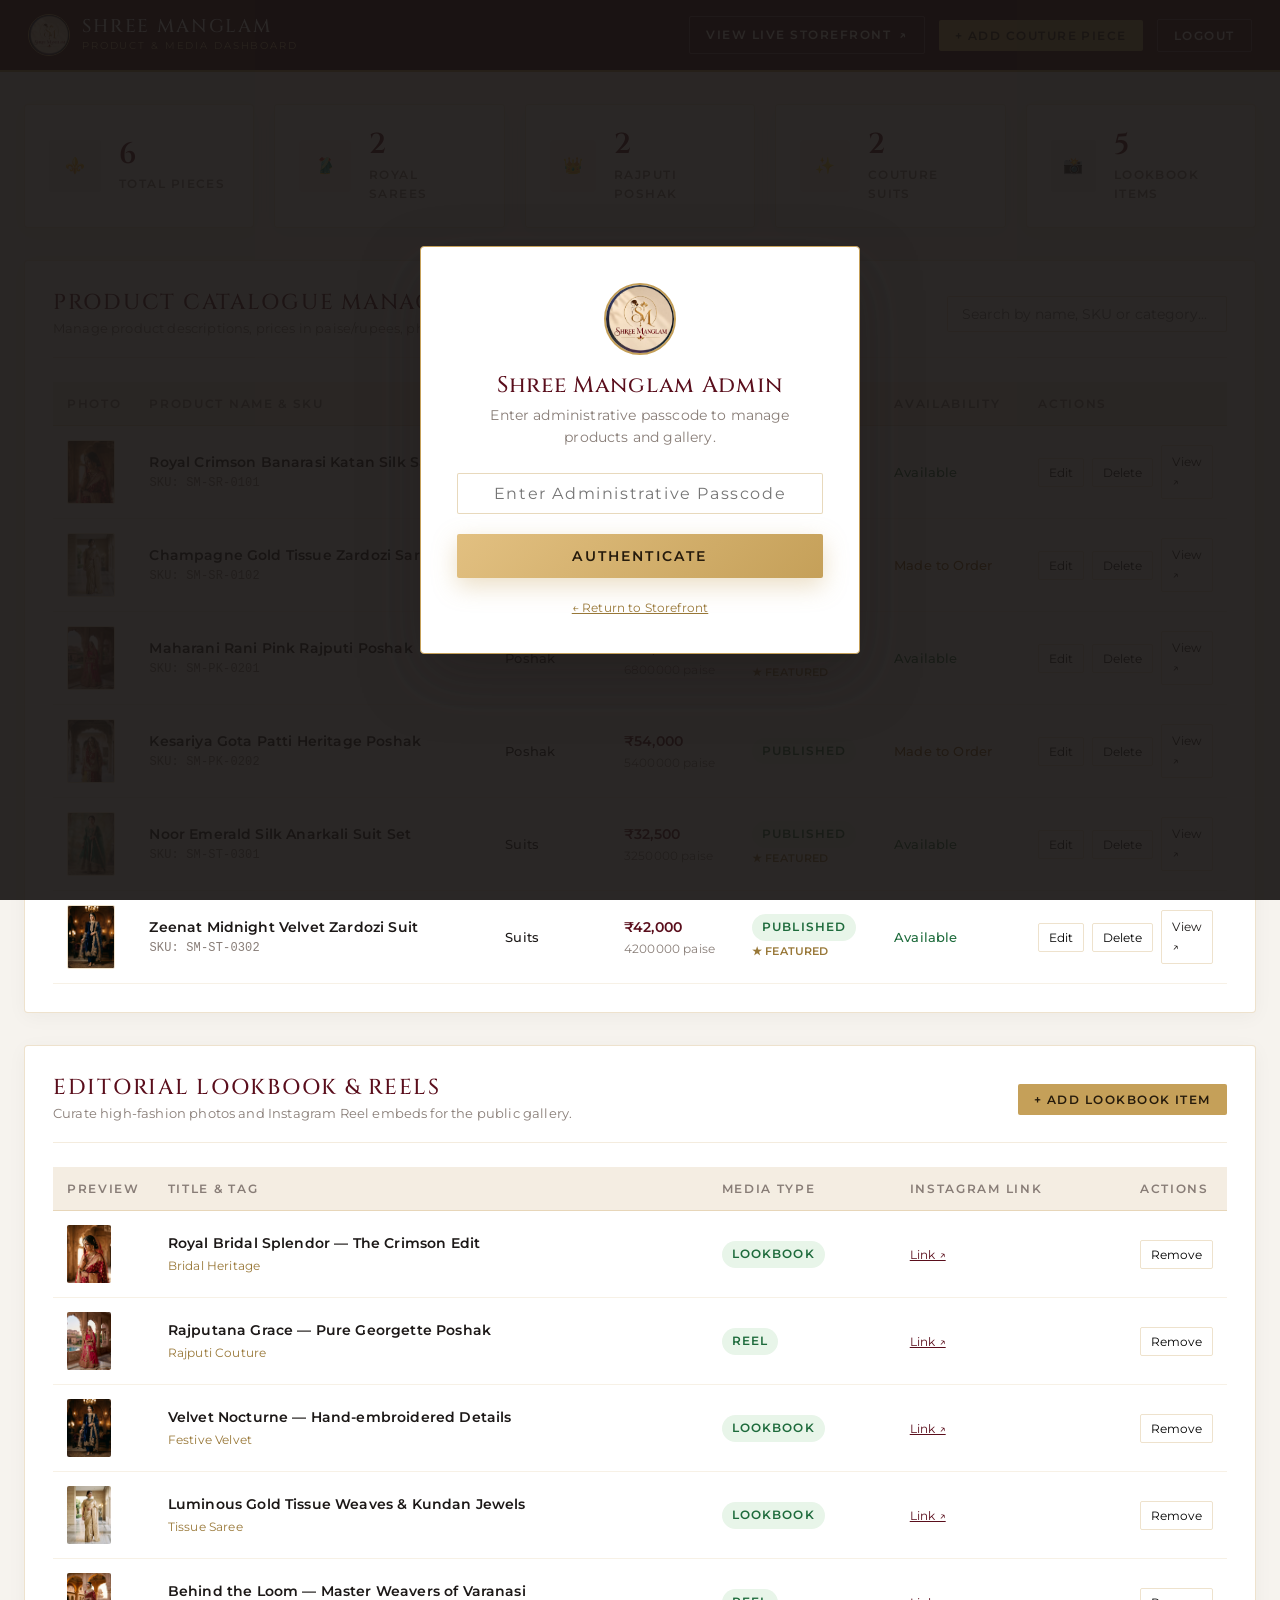
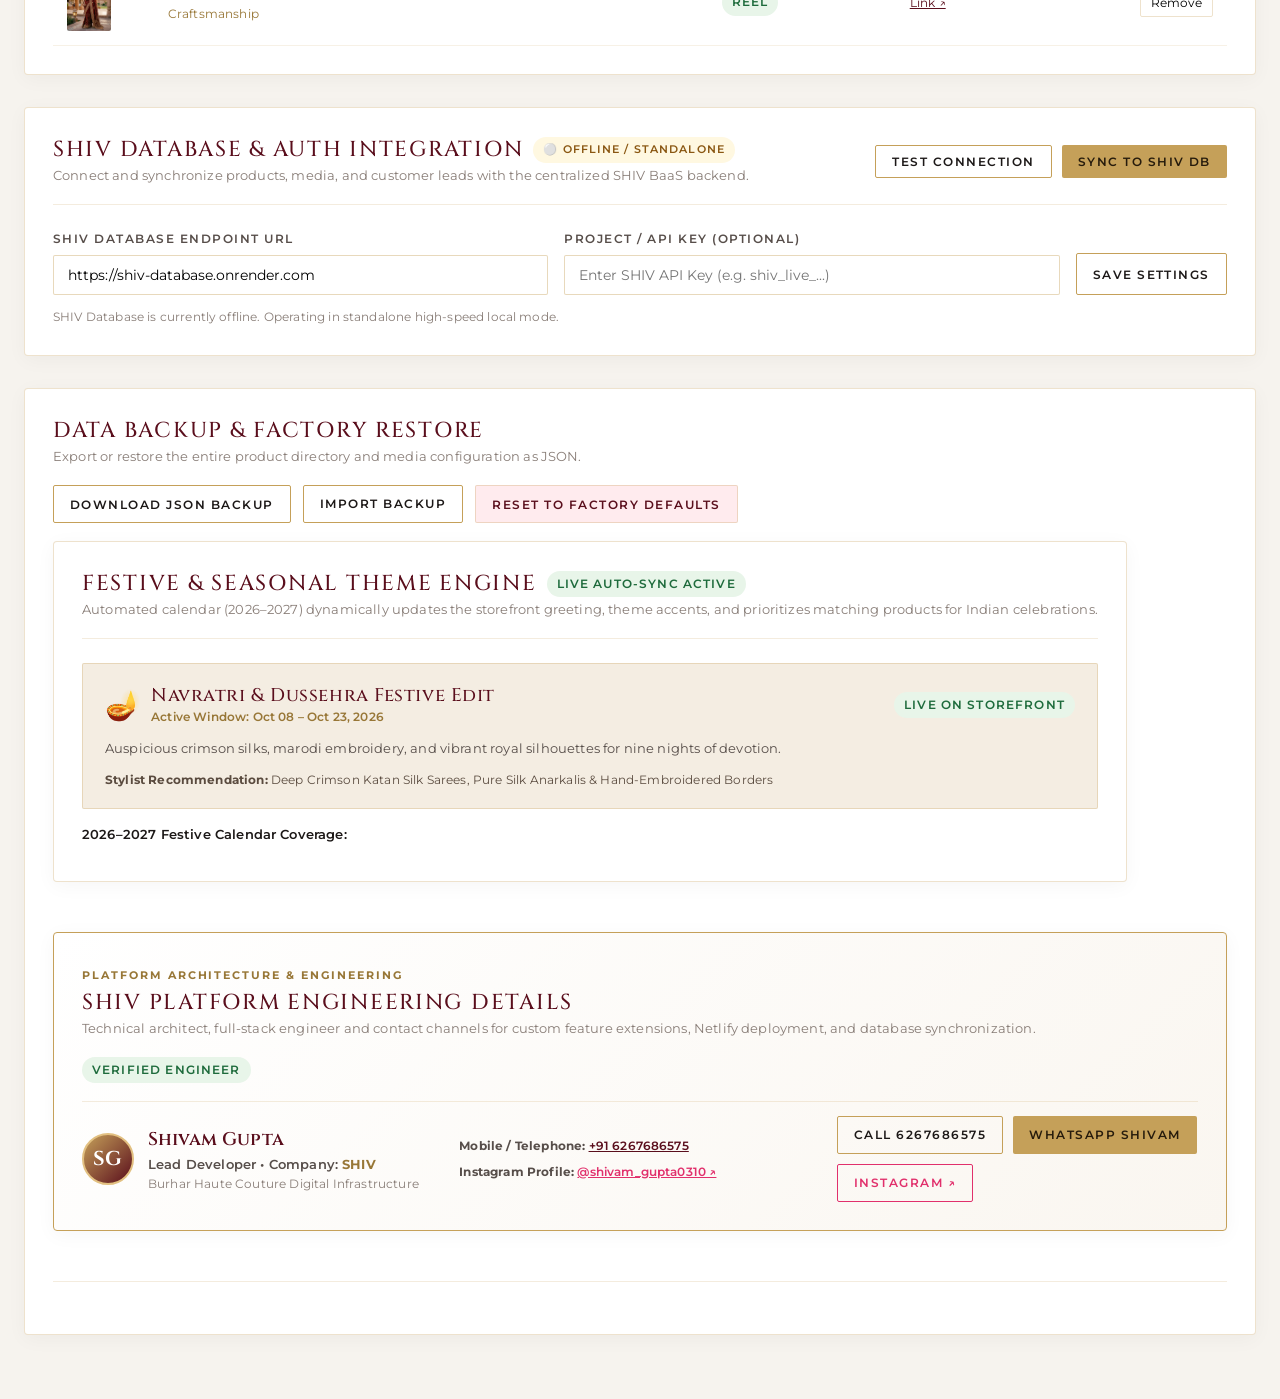
==== commit c66c1bd0: "Release: Shree Manglam Luxury Storefront, Admin Portal, Google Maps & Netlify configuration" ====
--- a/admin.html
+++ b/admin.html
@@ -227,6 +227,90 @@
             <span>Reset to Factory Defaults</span>
           </button>
         </div>
+    <!-- Automatic Festival Engine & Theme Status -->
+    <section class="admin-card" id="adminFestivalSection">
+      <div class="admin-card-header">
+        <div>
+          <div style="display: flex; align-items: center; gap: 10px;">
+            <h2 class="admin-card-title">Festive & Seasonal Theme Engine</h2>
+            <span class="status-pill published" id="adminActiveFestPill" style="font-size: 0.72rem;">Live Auto-Sync Active</span>
+          </div>
+          <p style="font-size: 0.82rem; color: var(--color-text-muted); margin-top: 2px;">
+            Automated calendar (2026–2027) dynamically updates the storefront greeting, theme accents, and prioritizes matching products for Indian celebrations.
+          </p>
+        </div>
+      </div>
+
+      <div style="background: var(--color-ivory-warm); border: 1px solid rgba(197,160,89,0.3); border-radius: var(--radius-xs); padding: 18px 22px; margin-bottom: 16px;">
+        <div style="display: flex; justify-content: space-between; align-items: center; flex-wrap: wrap; gap: 12px; margin-bottom: 10px;">
+          <div style="display: flex; align-items: center; gap: 10px;">
+            <span id="adminFestIcon" style="font-size: 1.8rem;">🪔</span>
+            <div>
+              <h3 id="adminFestName" style="font-family: var(--font-serif-royal); font-size: 1.15rem; color: var(--color-crimson); margin: 0;">Navratri & Dussehra Festive Edit</h3>
+              <div id="adminFestDates" style="font-size: 0.76rem; color: var(--color-gold-dark); font-weight: 600;">Active Window: Oct 08 – Oct 23, 2026</div>
+            </div>
+          </div>
+          <div id="adminFestBadge" class="status-pill published">LIVE ON STOREFRONT</div>
+        </div>
+        <p id="adminFestTagline" style="font-size: 0.84rem; color: var(--color-text-secondary); margin: 0 0 10px 0;">
+          Auspicious crimson silks, marodi embroidery, and vibrant royal silhouettes for nine nights of devotion.
+        </p>
+        <div style="font-size: 0.78rem; color: #5a4b3f;">
+          <strong>Stylist Recommendation:</strong> <span id="adminFestStyling">Deep Crimson Katan Silk Sarees, Pure Silk Anarkalis & Hand-Embroidered Borders</span>
+        </div>
+      </div>
+
+      <div style="font-size: 0.8rem; font-weight: 600; color: var(--color-text-primary); margin-bottom: 8px;">2026–2027 Festive Calendar Coverage:</div>
+      <div id="adminFestivalList" style="display: flex; gap: 8px; flex-wrap: wrap;">
+        <!-- Injected by js/admin.js -->
+      </div>
+    </section>
+
+    <!-- Platform Engineering & Developer Architecture Info -->
+    <section class="admin-card" style="background: linear-gradient(135deg, #ffffff 0%, #faf6f0 100%); border: 1.5px solid var(--color-gold);">
+      <div class="admin-card-header" style="margin-bottom: 14px;">
+        <div>
+          <span style="font-size: 0.68rem; letter-spacing: 0.18em; text-transform: uppercase; color: var(--color-gold-dark); font-weight: 700;">Platform Architecture & Engineering</span>
+          <h2 class="admin-card-title" style="margin-top: 2px;">SHIV Platform Engineering Details</h2>
+          <p style="font-size: 0.82rem; color: var(--color-text-muted); margin-top: 2px;">
+            Technical architect, full-stack engineer and contact channels for custom feature extensions, Netlify deployment, and database synchronization.
+          </p>
+        </div>
+        <span class="status-pill published" style="font-size: 0.72rem;">Verified Engineer</span>
+      </div>
+
+      <div style="display: grid; grid-template-columns: repeat(auto-fit, minmax(240px, 1fr)); gap: 16px; align-items: center;">
+        <div style="display: flex; align-items: center; gap: 14px;">
+          <div style="width: 52px; height: 52px; border-radius: 50%; background: linear-gradient(135deg, var(--color-gold) 0%, var(--color-crimson) 100%); color: #fff; display: flex; align-items: center; justify-content: center; font-family: var(--font-serif-royal); font-size: 1.25rem; font-weight: 700; border: 2px solid var(--color-gold-light); flex-shrink: 0;">
+            SG
+          </div>
+          <div>
+            <div style="font-family: var(--font-serif-royal); font-size: 1.15rem; color: var(--color-crimson); font-weight: 600;">Shivam Gupta</div>
+            <div style="font-size: 0.82rem; color: var(--color-text-secondary); font-weight: 600;">Lead Developer • Company: <strong style="color: var(--color-gold-dark);">SHIV</strong></div>
+            <div style="font-size: 0.74rem; color: var(--color-text-muted);">Burhar Haute Couture Digital Infrastructure</div>
+          </div>
+        </div>
+
+        <div style="display: flex; flex-direction: column; gap: 6px;">
+          <div style="font-size: 0.78rem; color: var(--color-text-secondary);">
+            <strong>Mobile / Telephone:</strong> <a href="tel:+916267686575" style="color: var(--color-crimson); font-weight: 600; text-decoration: underline;">+91 6267686575</a>
+          </div>
+          <div style="font-size: 0.78rem; color: var(--color-text-secondary);">
+            <strong>Instagram Profile:</strong> <a href="https://share.google/gagBLwdlUqj8OJVoU" target="_blank" rel="noopener noreferrer" style="color: #e1306c; font-weight: 600; text-decoration: underline;">@shivam_gupta0310 ↗</a>
+          </div>
+        </div>
+
+        <div style="display: flex; gap: 10px; flex-wrap: wrap;">
+          <a href="tel:+916267686575" class="btn-admin-action btn-admin-outline" style="color: var(--color-text-primary); border-color: var(--color-gold);">
+            <span>Call 6267686575</span>
+          </a>
+          <a href="https://wa.me/916267686575?text=Namaste%20Shivam%2C%20contacting%20regarding%20Shree%20Manglam%20admin%20portal" target="_blank" rel="noopener noreferrer" class="btn-admin-action btn-admin-primary">
+            <span>WhatsApp Shivam</span>
+          </a>
+          <a href="https://share.google/gagBLwdlUqj8OJVoU" target="_blank" rel="noopener noreferrer" class="btn-admin-action btn-admin-outline" style="color: #e1306c; border-color: #e1306c;">
+            <span>Instagram ↗</span>
+          </a>
+        </div>
       </div>
     </section>
   </main>
@@ -385,6 +469,7 @@
   <!-- Scripts -->
   <script src="js/data.js"></script>
   <script src="js/store.js"></script>
+  <script src="js/festivals.js"></script>
   <script src="js/admin.js"></script>
 </body>
 </html>
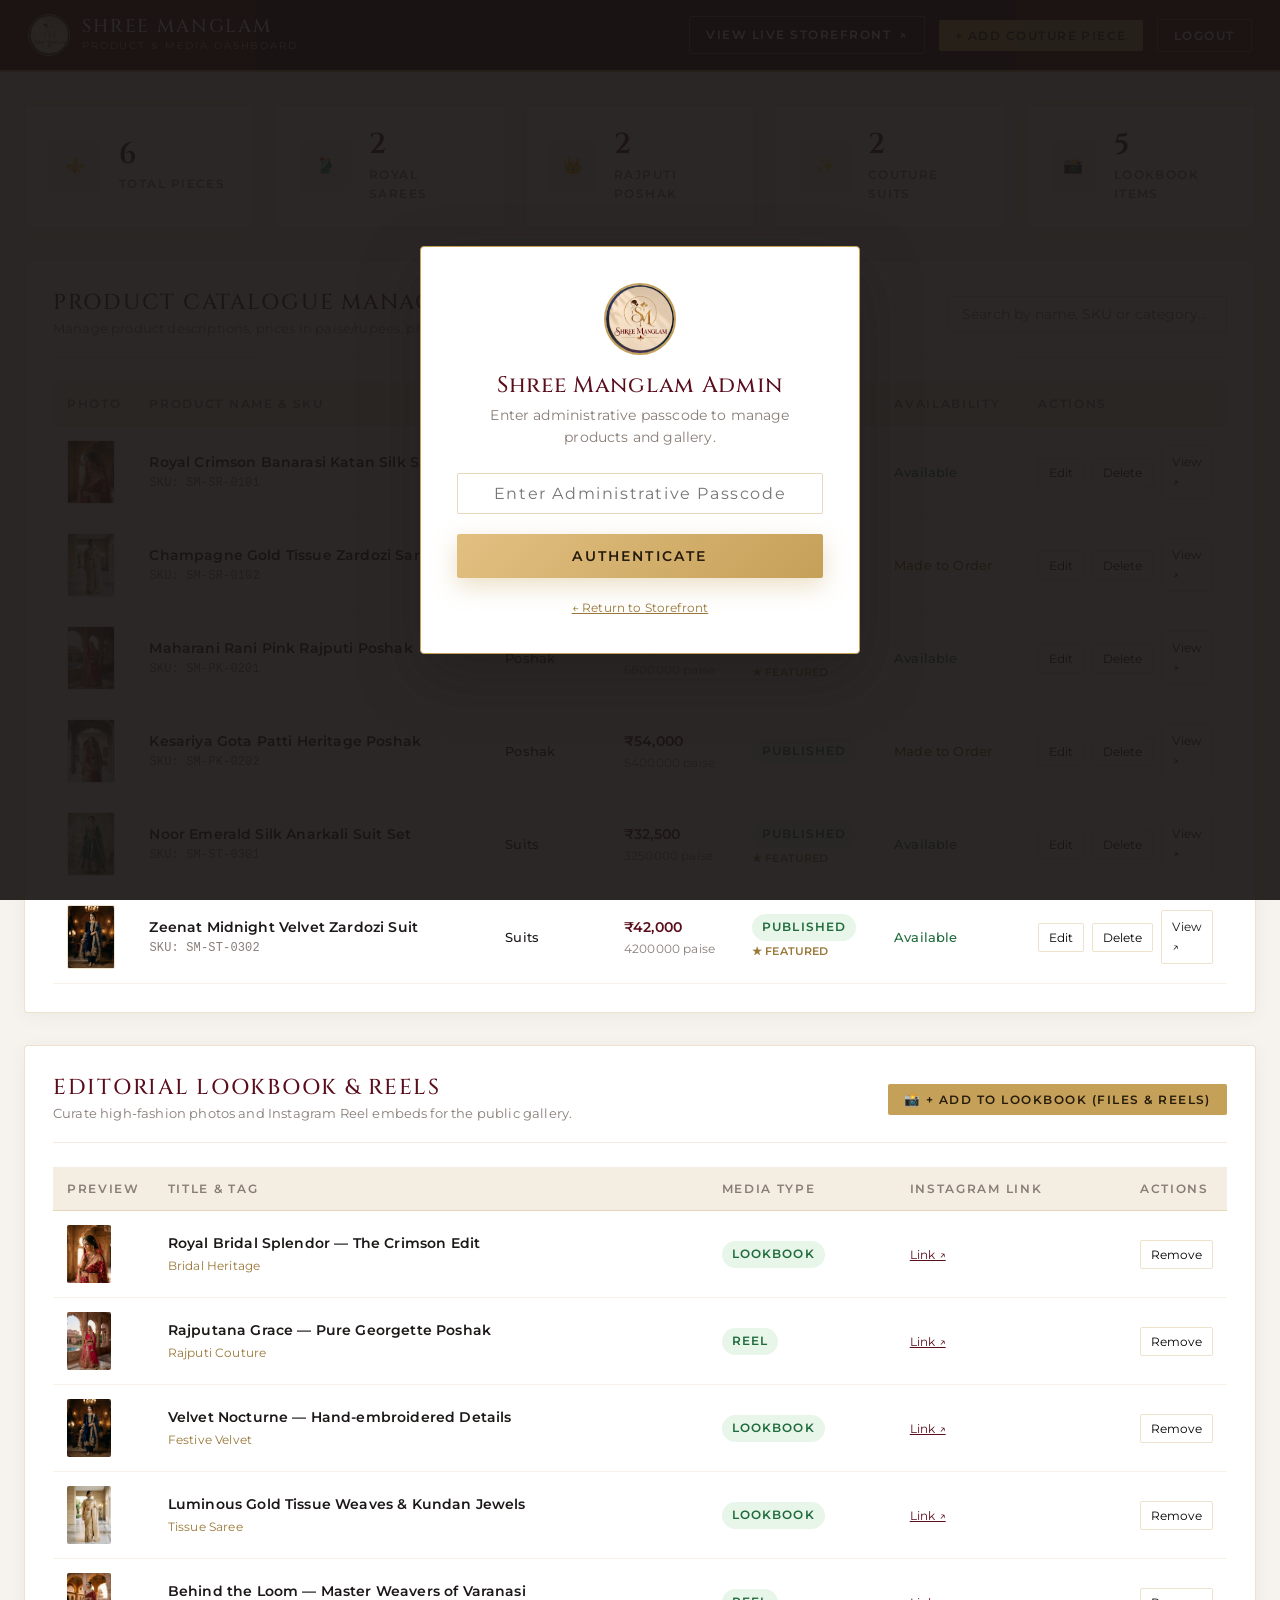
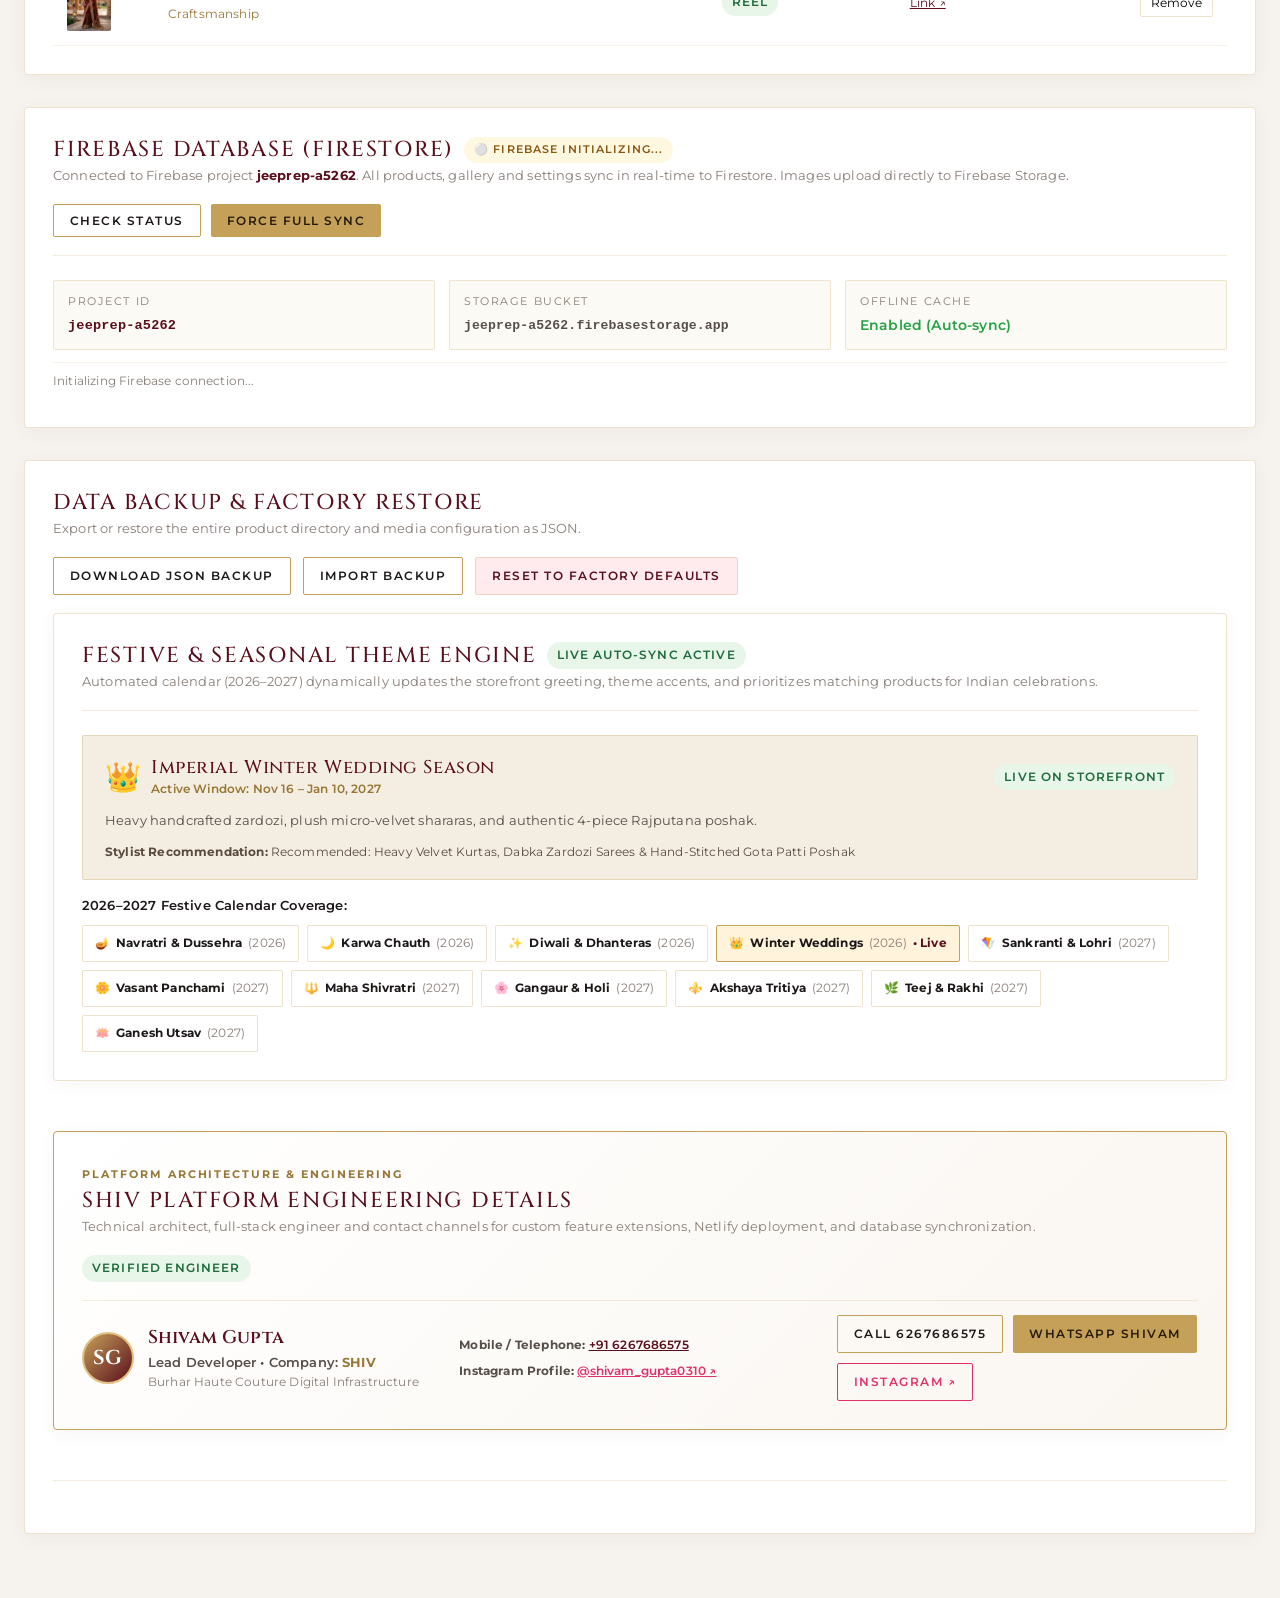
==== commit 1001a754: "Update: Firebase DB integration, image upload fixes, Lookbook modal & mobile UX enhancements - Full " ====
--- a/admin.html
+++ b/admin.html
@@ -1,475 +1,567 @@
-<!DOCTYPE html>
-<html lang="en">
-<head>
-  <meta charset="UTF-8" />
-  <meta name="viewport" content="width=device-width, initial-scale=1.0" />
-  <title>Admin Dashboard — Shree Manglam Fashion Storefront</title>
-
-  <!-- Favicon / Brand Icon -->
-  <link rel="icon" type="image/jpeg" href="assets/logo.jpg" />
-
-  <!-- Google Fonts -->
-  <link rel="preconnect" href="https://fonts.googleapis.com" />
-  <link rel="preconnect" href="https://fonts.gstatic.com" crossorigin />
-  <link href="https://fonts.googleapis.com/css2?family=Cinzel:wght@500;600;700&family=Cormorant+Garamond:wght@400;600&family=Montserrat:wght@400;500;600;700&display=swap" rel="stylesheet" />
-
-  <!-- Stylesheets -->
-  <link rel="stylesheet" href="css/variables.css" />
-  <link rel="stylesheet" href="css/main.css" />
-  <link rel="stylesheet" href="css/components.css" />
-  <link rel="stylesheet" href="css/admin.css" />
-</head>
-<body class="admin-body">
-
-  <!-- Authentication Gate Modal -->
-  <div class="auth-gate-modal" id="adminAuthGate">
-    <div class="auth-gate-card">
-      <img src="assets/logo.jpg" alt="Shree Manglam" style="width: 72px; height: 72px; border-radius: 50%; border: 2px solid var(--color-gold); margin: 0 auto 16px;" />
-      <h2 style="font-family: var(--font-serif-royal); font-size: 1.4rem; color: var(--color-crimson); margin-bottom: 6px;">Shree Manglam Admin</h2>
-      <p style="font-size: 0.85rem; color: var(--color-text-muted); margin-bottom: 24px;">Enter administrative passcode to manage products and gallery.</p>
-      
-      <form id="adminLoginForm">
-        <div style="margin-bottom: 20px;">
-          <input type="password" id="adminPassInput" class="form-input" placeholder="Enter Administrative Passcode" required style="text-align: center; letter-spacing: 0.1em; font-size: 1rem;" autocomplete="current-password" />
-        </div>
-        <button type="submit" class="btn-luxury-primary" style="width: 100%; justify-content: center;">Authenticate</button>
-      </form>
-      <div style="margin-top: 20px; font-size: 0.75rem; color: var(--color-text-muted);">
-        <a href="/" style="color: var(--color-gold-dark); text-decoration: underline;">← Return to Storefront</a>
-      </div>
-    </div>
-  </div>
-
-  <!-- Admin Top Navigation -->
-  <header class="admin-navbar">
-    <div class="admin-nav-brand">
-      <img src="assets/logo.jpg" alt="Logo" class="admin-nav-logo" />
-      <div>
-        <h1 class="admin-nav-title">Shree Manglam</h1>
-        <div style="font-size: 0.65rem; color: var(--color-gold-light); letter-spacing: 0.18em; text-transform: uppercase;">Product & Media Dashboard</div>
-      </div>
-    </div>
-
-    <div class="admin-nav-actions">
-      <a href="/" target="_blank" class="btn-admin-action btn-admin-outline">
-        <span>View Live Storefront</span> ↗
-      </a>
-      <button class="btn-admin-action btn-admin-primary" id="addNewProductBtn">
-        <span>+ Add Couture Piece</span>
-      </button>
-      <button class="btn-admin-action btn-admin-outline" id="adminLogoutBtn">Logout</button>
-    </div>
-  </header>
-
-  <!-- Main Dashboard Container -->
-  <main class="admin-container">
-    <!-- Live Overview Metrics -->
-    <section class="metrics-grid" aria-label="Directory Metrics">
-      <div class="metric-card">
-        <div class="metric-icon-box">⚜️</div>
-        <div>
-          <div class="metric-value" id="metricTotalProducts">0</div>
-          <div class="metric-label">Total Pieces</div>
-        </div>
-      </div>
-      <div class="metric-card">
-        <div class="metric-icon-box">🥻</div>
-        <div>
-          <div class="metric-value" id="metricSarees">0</div>
-          <div class="metric-label">Royal Sarees</div>
-        </div>
-      </div>
-      <div class="metric-card">
-        <div class="metric-icon-box">👑</div>
-        <div>
-          <div class="metric-value" id="metricPoshak">0</div>
-          <div class="metric-label">Rajputi Poshak</div>
-        </div>
-      </div>
-      <div class="metric-card">
-        <div class="metric-icon-box">✨</div>
-        <div>
-          <div class="metric-value" id="metricSuits">0</div>
-          <div class="metric-label">Couture Suits</div>
-        </div>
-      </div>
-      <div class="metric-card">
-        <div class="metric-icon-box">📸</div>
-        <div>
-          <div class="metric-value" id="metricGallery">0</div>
-          <div class="metric-label">Lookbook Items</div>
-        </div>
-      </div>
-    </section>
-
-    <!-- Product Directory Management -->
-    <section class="admin-card">
-      <div class="admin-card-header">
-        <div>
-          <h2 class="admin-card-title">Product Catalogue Management</h2>
-          <p style="font-size: 0.82rem; color: var(--color-text-muted); margin-top: 2px;">Manage product descriptions, prices in paise/rupees, photos, and availability.</p>
-        </div>
-
-        <div style="display: flex; gap: 12px; align-items: center;">
-          <input type="text" id="adminSearchInput" class="form-input" placeholder="Search by name, SKU or category..." style="width: 280px; padding: 8px 14px;" />
-        </div>
-      </div>
-
-      <div class="table-responsive">
-        <table class="admin-table">
-          <thead>
-            <tr>
-              <th style="width: 65px;">Photo</th>
-              <th>Product Name & SKU</th>
-              <th>Category</th>
-              <th>Price</th>
-              <th>Status</th>
-              <th>Availability</th>
-              <th style="width: 170px;">Actions</th>
-            </tr>
-          </thead>
-          <tbody id="productsTableBody">
-            <!-- Rendered by js/admin.js -->
-          </tbody>
-        </table>
-      </div>
-    </section>
-
-    <!-- Lookbook & Instagram Reels Management -->
-    <section class="admin-card">
-      <div class="admin-card-header">
-        <div>
-          <h2 class="admin-card-title">Editorial Lookbook & Reels</h2>
-          <p style="font-size: 0.82rem; color: var(--color-text-muted); margin-top: 2px;">Curate high-fashion photos and Instagram Reel embeds for the public gallery.</p>
-        </div>
-
-        <button class="btn-admin-action btn-admin-primary" id="addGalleryItemBtn">
-          <span>+ Add Lookbook Item</span>
-        </button>
-      </div>
-
-      <div class="table-responsive">
-        <table class="admin-table">
-          <thead>
-            <tr>
-              <th style="width: 60px;">Preview</th>
-              <th>Title & Tag</th>
-              <th>Media Type</th>
-              <th>Instagram Link</th>
-              <th style="width: 100px;">Actions</th>
-            </tr>
-          </thead>
-          <tbody id="galleryTableBody">
-            <!-- Rendered by js/admin.js -->
-          </tbody>
-        </table>
-      </div>
-    </section>
-
-    <!-- SHIV Centralized Database (BaaS) Integration -->
-    <section class="admin-card" id="shivDbSection">
-      <div class="admin-card-header">
-        <div>
-          <div style="display: flex; align-items: center; gap: 10px;">
-            <h2 class="admin-card-title">SHIV Database & Auth Integration</h2>
-            <span id="shivDbStatusBadge" class="status-pill draft" style="font-size: 0.7rem;">Checking...</span>
-          </div>
-          <p style="font-size: 0.82rem; color: var(--color-text-muted); margin-top: 2px;">Connect and synchronize products, media, and customer leads with the centralized SHIV BaaS backend.</p>
-        </div>
-
-        <div style="display: flex; gap: 10px;">
-          <button class="btn-admin-action btn-admin-outline" id="testShivDbBtn" style="color: var(--color-text-primary); border-color: var(--color-gold);">
-            <span>Test Connection</span>
-          </button>
-          <button class="btn-admin-action btn-admin-primary" id="syncShivDbBtn">
-            <span>Sync to SHIV DB</span>
-          </button>
-        </div>
-      </div>
-
-      <div style="display: grid; grid-template-columns: 1fr 1fr auto; gap: 16px; align-items: flex-end;">
-        <div>
-          <label class="form-label">SHIV Database Endpoint URL</label>
-          <input type="text" id="shivDbEndpointInput" class="form-input" value="https://shiv-database.onrender.com" placeholder="https://shiv-database.onrender.com or http://localhost:8000" />
-        </div>
-        <div>
-          <label class="form-label">Project / API Key (Optional)</label>
-          <input type="text" id="shivDbApiKeyInput" class="form-input" placeholder="Enter SHIV API Key (e.g. shiv_live_...)" />
-        </div>
-        <div>
-          <button class="btn-admin-action btn-admin-outline" id="saveShivDbConfigBtn" style="color: var(--color-text-primary); border-color: var(--color-gold); height: 42px;">
-            <span>Save Settings</span>
-          </button>
-        </div>
-      </div>
-      <div id="shivDbLogMsg" style="font-size: 0.78rem; color: var(--color-text-muted); margin-top: 12px;"></div>
-    </section>
-
-    <!-- System Backups & Factory Reset -->
-    <section class="admin-card">
-      <div class="admin-card-header">
-        <div>
-          <h2 class="admin-card-title">Data Backup & Factory Restore</h2>
-          <p style="font-size: 0.82rem; color: var(--color-text-muted); margin-top: 2px;">Export or restore the entire product directory and media configuration as JSON.</p>
-        </div>
-
-        <div style="display: flex; gap: 12px; flex-wrap: wrap;">
-          <button class="btn-admin-action btn-admin-outline" id="exportBackupBtn" style="color: var(--color-text-primary); border-color: var(--color-gold);">
-            <span>Download JSON Backup</span>
-          </button>
-          
-          <label class="btn-admin-action btn-admin-outline" style="color: var(--color-text-primary); border-color: var(--color-gold); cursor: pointer;">
-            <span>Import Backup</span>
-            <input type="file" id="importBackupInput" accept=".json" style="display: none;" />
-          </label>
-
-          <button class="btn-admin-action" id="resetDefaultsBtn" style="background: #ffebee; color: var(--color-crimson); border: 1px solid rgba(197,160,89,0.3);">
-            <span>Reset to Factory Defaults</span>
-          </button>
-        </div>
-    <!-- Automatic Festival Engine & Theme Status -->
-    <section class="admin-card" id="adminFestivalSection">
-      <div class="admin-card-header">
-        <div>
-          <div style="display: flex; align-items: center; gap: 10px;">
-            <h2 class="admin-card-title">Festive & Seasonal Theme Engine</h2>
-            <span class="status-pill published" id="adminActiveFestPill" style="font-size: 0.72rem;">Live Auto-Sync Active</span>
-          </div>
-          <p style="font-size: 0.82rem; color: var(--color-text-muted); margin-top: 2px;">
-            Automated calendar (2026–2027) dynamically updates the storefront greeting, theme accents, and prioritizes matching products for Indian celebrations.
-          </p>
-        </div>
-      </div>
-
-      <div style="background: var(--color-ivory-warm); border: 1px solid rgba(197,160,89,0.3); border-radius: var(--radius-xs); padding: 18px 22px; margin-bottom: 16px;">
-        <div style="display: flex; justify-content: space-between; align-items: center; flex-wrap: wrap; gap: 12px; margin-bottom: 10px;">
-          <div style="display: flex; align-items: center; gap: 10px;">
-            <span id="adminFestIcon" style="font-size: 1.8rem;">🪔</span>
-            <div>
-              <h3 id="adminFestName" style="font-family: var(--font-serif-royal); font-size: 1.15rem; color: var(--color-crimson); margin: 0;">Navratri & Dussehra Festive Edit</h3>
-              <div id="adminFestDates" style="font-size: 0.76rem; color: var(--color-gold-dark); font-weight: 600;">Active Window: Oct 08 – Oct 23, 2026</div>
-            </div>
-          </div>
-          <div id="adminFestBadge" class="status-pill published">LIVE ON STOREFRONT</div>
-        </div>
-        <p id="adminFestTagline" style="font-size: 0.84rem; color: var(--color-text-secondary); margin: 0 0 10px 0;">
-          Auspicious crimson silks, marodi embroidery, and vibrant royal silhouettes for nine nights of devotion.
-        </p>
-        <div style="font-size: 0.78rem; color: #5a4b3f;">
-          <strong>Stylist Recommendation:</strong> <span id="adminFestStyling">Deep Crimson Katan Silk Sarees, Pure Silk Anarkalis & Hand-Embroidered Borders</span>
-        </div>
-      </div>
-
-      <div style="font-size: 0.8rem; font-weight: 600; color: var(--color-text-primary); margin-bottom: 8px;">2026–2027 Festive Calendar Coverage:</div>
-      <div id="adminFestivalList" style="display: flex; gap: 8px; flex-wrap: wrap;">
-        <!-- Injected by js/admin.js -->
-      </div>
-    </section>
-
-    <!-- Platform Engineering & Developer Architecture Info -->
-    <section class="admin-card" style="background: linear-gradient(135deg, #ffffff 0%, #faf6f0 100%); border: 1.5px solid var(--color-gold);">
-      <div class="admin-card-header" style="margin-bottom: 14px;">
-        <div>
-          <span style="font-size: 0.68rem; letter-spacing: 0.18em; text-transform: uppercase; color: var(--color-gold-dark); font-weight: 700;">Platform Architecture & Engineering</span>
-          <h2 class="admin-card-title" style="margin-top: 2px;">SHIV Platform Engineering Details</h2>
-          <p style="font-size: 0.82rem; color: var(--color-text-muted); margin-top: 2px;">
-            Technical architect, full-stack engineer and contact channels for custom feature extensions, Netlify deployment, and database synchronization.
-          </p>
-        </div>
-        <span class="status-pill published" style="font-size: 0.72rem;">Verified Engineer</span>
-      </div>
-
-      <div style="display: grid; grid-template-columns: repeat(auto-fit, minmax(240px, 1fr)); gap: 16px; align-items: center;">
-        <div style="display: flex; align-items: center; gap: 14px;">
-          <div style="width: 52px; height: 52px; border-radius: 50%; background: linear-gradient(135deg, var(--color-gold) 0%, var(--color-crimson) 100%); color: #fff; display: flex; align-items: center; justify-content: center; font-family: var(--font-serif-royal); font-size: 1.25rem; font-weight: 700; border: 2px solid var(--color-gold-light); flex-shrink: 0;">
-            SG
-          </div>
-          <div>
-            <div style="font-family: var(--font-serif-royal); font-size: 1.15rem; color: var(--color-crimson); font-weight: 600;">Shivam Gupta</div>
-            <div style="font-size: 0.82rem; color: var(--color-text-secondary); font-weight: 600;">Lead Developer • Company: <strong style="color: var(--color-gold-dark);">SHIV</strong></div>
-            <div style="font-size: 0.74rem; color: var(--color-text-muted);">Burhar Haute Couture Digital Infrastructure</div>
-          </div>
-        </div>
-
-        <div style="display: flex; flex-direction: column; gap: 6px;">
-          <div style="font-size: 0.78rem; color: var(--color-text-secondary);">
-            <strong>Mobile / Telephone:</strong> <a href="tel:+916267686575" style="color: var(--color-crimson); font-weight: 600; text-decoration: underline;">+91 6267686575</a>
-          </div>
-          <div style="font-size: 0.78rem; color: var(--color-text-secondary);">
-            <strong>Instagram Profile:</strong> <a href="https://share.google/gagBLwdlUqj8OJVoU" target="_blank" rel="noopener noreferrer" style="color: #e1306c; font-weight: 600; text-decoration: underline;">@shivam_gupta0310 ↗</a>
-          </div>
-        </div>
-
-        <div style="display: flex; gap: 10px; flex-wrap: wrap;">
-          <a href="tel:+916267686575" class="btn-admin-action btn-admin-outline" style="color: var(--color-text-primary); border-color: var(--color-gold);">
-            <span>Call 6267686575</span>
-          </a>
-          <a href="https://wa.me/916267686575?text=Namaste%20Shivam%2C%20contacting%20regarding%20Shree%20Manglam%20admin%20portal" target="_blank" rel="noopener noreferrer" class="btn-admin-action btn-admin-primary">
-            <span>WhatsApp Shivam</span>
-          </a>
-          <a href="https://share.google/gagBLwdlUqj8OJVoU" target="_blank" rel="noopener noreferrer" class="btn-admin-action btn-admin-outline" style="color: #e1306c; border-color: #e1306c;">
-            <span>Instagram ↗</span>
-          </a>
-        </div>
-      </div>
-    </section>
-  </main>
-
-  <!-- Add / Edit Product Modal -->
-  <div class="modal-backdrop" id="productFormModal" role="dialog" aria-modal="true">
-    <div class="modal-dialog" style="max-width: 860px;">
-      <button class="modal-close-btn" id="productFormCloseBtn" aria-label="Close dialog">✕</button>
-      
-      <div style="padding: 24px 28px 16px; border-bottom: 1px solid rgba(197,160,89,0.25);">
-        <h2 id="formModalTitle" style="font-family: var(--font-serif-royal); font-size: 1.4rem; color: var(--color-crimson); text-transform: uppercase;">Add New Couture Piece</h2>
-      </div>
-
-      <div class="admin-modal-body">
-        <form id="productForm">
-          <div class="admin-form-grid">
-            <!-- Product Name -->
-            <div class="form-group-full">
-              <label for="formName" class="form-label">Product Name *</label>
-              <input type="text" id="formName" class="form-input" placeholder="e.g. Royal Crimson Banarasi Katan Silk Saree" required />
-            </div>
-
-            <!-- Category -->
-            <div>
-              <label for="formCategory" class="form-label">Category *</label>
-              <select id="formCategory" class="form-select" required>
-                <option value="Sarees">Sarees</option>
-                <option value="Poshak">Poshak</option>
-                <option value="Suits">Suits</option>
-              </select>
-            </div>
-
-            <!-- SKU -->
-            <div>
-              <label for="formSku" class="form-label">SKU / Code</label>
-              <input type="text" id="formSku" class="form-input" placeholder="e.g. SM-SR-0103" />
-            </div>
-
-            <!-- Price in Rupees -->
-            <div>
-              <label for="formPrice" class="form-label">Price (₹ INR) *</label>
-              <input type="number" id="formPrice" class="form-input" placeholder="48500" required min="1" />
-              <span style="font-size: 0.72rem; color: var(--color-text-muted);">Stored as paise in backend/data model</span>
-            </div>
-
-            <!-- Compare-at Price -->
-            <div>
-              <label for="formComparePrice" class="form-label">Compare-at Price (₹ Optional)</label>
-              <input type="number" id="formComparePrice" class="form-input" placeholder="56000" min="0" />
-            </div>
-
-            <!-- Fabric -->
-            <div>
-              <label for="formFabric" class="form-label">Fabric / Weave</label>
-              <input type="text" id="formFabric" class="form-input" placeholder="e.g. Pure Katan Silk, Georgette" />
-            </div>
-
-            <!-- Colour -->
-            <div>
-              <label for="formColour" class="form-label">Colour Palette</label>
-              <input type="text" id="formColour" class="form-input" placeholder="e.g. Crimson Maroon & Antique Gold" />
-            </div>
-
-            <!-- Occasion -->
-            <div>
-              <label for="formOccasion" class="form-label">Occasion</label>
-              <input type="text" id="formOccasion" class="form-input" placeholder="e.g. Bridal & Grand Reception" />
-            </div>
-
-            <!-- Availability -->
-            <div>
-              <label for="formAvailability" class="form-label">Availability Status</label>
-              <select id="formAvailability" class="form-select">
-                <option value="Available">Available (In Boutique)</option>
-                <option value="Made to Order">Made to Order (15-21 days)</option>
-                <option value="Unavailable">Unavailable / Out of Stock</option>
-              </select>
-            </div>
-
-            <!-- Multi-Image Manager -->
-            <div class="form-group-full">
-              <label class="form-label">Product Photos (Upload Files & Live Preview)</label>
-              <div class="image-uploader-box">
-                <!-- Direct File Upload & Drag-and-Drop Area -->
-                <div class="image-dropzone" id="imageDropzone">
-                  <input type="file" id="productFileInput" accept="image/png, image/jpeg, image/webp, image/jpg" multiple style="display: none;" />
-                  <div class="dropzone-content">
-                    <span class="dropzone-icon">📷</span>
-                    <div class="dropzone-text">
-                      <strong>Click to Upload Photos</strong> or drag & drop files here
-                    </div>
-                    <div class="dropzone-subtext">Directly select photos from your device, phone, or computer (JPG, PNG, WEBP)</div>
-                    <button type="button" class="btn-luxury-primary" id="triggerFileSelectBtn" style="margin-top: 10px; padding: 8px 20px; font-size: 0.76rem; pointer-events: none;">Browse Files</button>
-                  </div>
-                </div>
-
-                <!-- Secondary URL/Path input -->
-                <div class="image-url-row" style="display: flex; gap: 10px; margin-top: 14px;">
-                  <input type="text" id="imageUrlInput" class="form-input" placeholder="Or enter image URL / local path (e.g. assets/category-sarees.jpg)" />
-                  <button type="button" id="addImageUrlBtn" class="btn-luxury-outline" style="color: var(--color-crimson); border-color: var(--color-gold); padding: 8px 18px; font-size: 0.75rem; white-space: nowrap;">+ Add URL</button>
-                </div>
-                <div id="uploadStatusText" style="font-size: 0.78rem; color: var(--color-gold-dark); margin-top: 8px; font-weight: 500; display: none;"></div>
-
-                <!-- Image Previews Container -->
-                <div class="image-preview-strip" id="imagePreviewsContainer">
-                  <!-- Injected by js/admin.js -->
-                </div>
-              </div>
-            </div>
-
-            <!-- Description -->
-            <div class="form-group-full">
-              <label for="formDescription" class="form-label">Product Editorial Story / Description</label>
-              <textarea id="formDescription" class="form-textarea" rows="3" placeholder="Describe the weaving technique, zari details, and heritage aesthetic..."></textarea>
-            </div>
-
-            <!-- Featured & Status -->
-            <div style="display: flex; align-items: center; gap: 10px;">
-              <input type="checkbox" id="formFeatured" style="width: 18px; height: 18px; accent-color: var(--color-crimson);" />
-              <label for="formFeatured" style="font-size: 0.85rem; font-weight: 500;">Highlight as Featured Piece</label>
-            </div>
-
-            <div>
-              <label for="formStatus" class="form-label">Publishing Status</label>
-              <select id="formStatus" class="form-select">
-                <option value="published">Published (Visible on storefront)</option>
-                <option value="draft">Draft (Hidden)</option>
-              </select>
-            </div>
-          </div>
-
-          <div style="margin-top: 28px; padding-top: 18px; border-top: 1px solid rgba(197,160,89,0.3); display: flex; justify-content: flex-end; gap: 14px;">
-            <button type="button" class="btn-admin-action btn-admin-outline" id="productFormCancelBtn" style="color: var(--color-text-primary); border-color: var(--color-gold);">Cancel</button>
-            <button type="submit" class="btn-luxury-primary" style="padding: 10px 24px; font-size: 0.82rem;">Save Couture Piece</button>
-          </div>
-        </form>
-      </div>
-    </div>
-  </div>
-
-  <!-- Delete Confirmation Dialog -->
-  <div class="modal-backdrop" id="deleteConfirmModal" role="dialog" aria-modal="true">
-    <div class="modal-dialog" style="max-width: 440px; text-align: center; padding: 32px 24px;">
-      <div style="font-size: 2.2rem; color: var(--color-crimson); margin-bottom: 12px;">⚠️</div>
-      <h3 style="font-family: var(--font-serif-royal); font-size: 1.3rem; color: var(--color-crimson); margin-bottom: 8px;">Confirm Deletion</h3>
-      <p style="font-size: 0.88rem; color: var(--color-text-secondary); margin-bottom: 24px;">
-        Are you sure you want to remove <strong id="deleteProductNameDisplay">this piece</strong>? This action will remove it from the public catalogue.
-      </p>
-      <div style="display: flex; gap: 12px; justify-content: center;">
-        <button class="btn-admin-action btn-admin-outline" id="cancelDeleteBtn" style="color: var(--color-text-primary); border-color: var(--color-gold);">Cancel</button>
-        <button class="btn-luxury-primary" id="confirmDeleteBtn" style="background: var(--color-crimson); color: #fff; padding: 10px 22px;">Delete Piece</button>
-      </div>
-    </div>
-  </div>
-
-  <!-- Scripts -->
-  <script src="js/data.js"></script>
-  <script src="js/store.js"></script>
-  <script src="js/festivals.js"></script>
-  <script src="js/admin.js"></script>
-</body>
-</html>
+<!DOCTYPE html>
+<html lang="en">
+<head>
+  <meta charset="UTF-8" />
+  <meta name="viewport" content="width=device-width, initial-scale=1.0" />
+  <title>Admin Dashboard — Shree Manglam Fashion Storefront</title>
+
+  <!-- Favicon / Brand Icon -->
+  <link rel="icon" type="image/jpeg" href="assets/logo.jpg" />
+
+  <!-- Google Fonts -->
+  <link rel="preconnect" href="https://fonts.googleapis.com" />
+  <link rel="preconnect" href="https://fonts.gstatic.com" crossorigin />
+  <link href="https://fonts.googleapis.com/css2?family=Cinzel:wght@500;600;700&family=Cormorant+Garamond:wght@400;600&family=Montserrat:wght@400;500;600;700&display=swap" rel="stylesheet" />
+
+  <!-- Stylesheets -->
+  <link rel="stylesheet" href="css/variables.css" />
+  <link rel="stylesheet" href="css/main.css" />
+  <link rel="stylesheet" href="css/components.css" />
+  <link rel="stylesheet" href="css/admin.css" />
+</head>
+<body class="admin-body">
+
+  <!-- Authentication Gate Modal -->
+  <div class="auth-gate-modal" id="adminAuthGate">
+    <div class="auth-gate-card">
+      <img src="assets/logo.jpg" alt="Shree Manglam" style="width: 72px; height: 72px; border-radius: 50%; border: 2px solid var(--color-gold); margin: 0 auto 16px;" />
+      <h2 style="font-family: var(--font-serif-royal); font-size: 1.4rem; color: var(--color-crimson); margin-bottom: 6px;">Shree Manglam Admin</h2>
+      <p style="font-size: 0.85rem; color: var(--color-text-muted); margin-bottom: 24px;">Enter administrative passcode to manage products and gallery.</p>
+      
+      <form id="adminLoginForm">
+        <div style="margin-bottom: 20px;">
+          <input type="password" id="adminPassInput" class="form-input" placeholder="Enter Administrative Passcode" required style="text-align: center; letter-spacing: 0.1em; font-size: 1rem;" autocomplete="current-password" />
+        </div>
+        <button type="submit" class="btn-luxury-primary" style="width: 100%; justify-content: center;">Authenticate</button>
+      </form>
+      <div style="margin-top: 20px; font-size: 0.75rem; color: var(--color-text-muted);">
+        <a href="/" style="color: var(--color-gold-dark); text-decoration: underline;">← Return to Storefront</a>
+      </div>
+    </div>
+  </div>
+
+  <!-- Admin Top Navigation -->
+  <header class="admin-navbar">
+    <div class="admin-nav-brand">
+      <img src="assets/logo.jpg" alt="Logo" class="admin-nav-logo" />
+      <div>
+        <h1 class="admin-nav-title">Shree Manglam</h1>
+        <div style="font-size: 0.65rem; color: var(--color-gold-light); letter-spacing: 0.18em; text-transform: uppercase;">Product & Media Dashboard</div>
+      </div>
+    </div>
+
+    <div class="admin-nav-actions">
+      <a href="/" target="_blank" class="btn-admin-action btn-admin-outline">
+        <span>View Live Storefront</span> ↗
+      </a>
+      <button class="btn-admin-action btn-admin-primary" id="addNewProductBtn">
+        <span>+ Add Couture Piece</span>
+      </button>
+      <button class="btn-admin-action btn-admin-outline" id="adminLogoutBtn">Logout</button>
+    </div>
+  </header>
+
+  <!-- Main Dashboard Container -->
+  <main class="admin-container">
+    <!-- Live Overview Metrics -->
+    <section class="metrics-grid" aria-label="Directory Metrics">
+      <div class="metric-card">
+        <div class="metric-icon-box">⚜️</div>
+        <div>
+          <div class="metric-value" id="metricTotalProducts">0</div>
+          <div class="metric-label">Total Pieces</div>
+        </div>
+      </div>
+      <div class="metric-card">
+        <div class="metric-icon-box">🥻</div>
+        <div>
+          <div class="metric-value" id="metricSarees">0</div>
+          <div class="metric-label">Royal Sarees</div>
+        </div>
+      </div>
+      <div class="metric-card">
+        <div class="metric-icon-box">👑</div>
+        <div>
+          <div class="metric-value" id="metricPoshak">0</div>
+          <div class="metric-label">Rajputi Poshak</div>
+        </div>
+      </div>
+      <div class="metric-card">
+        <div class="metric-icon-box">✨</div>
+        <div>
+          <div class="metric-value" id="metricSuits">0</div>
+          <div class="metric-label">Couture Suits</div>
+        </div>
+      </div>
+      <div class="metric-card">
+        <div class="metric-icon-box">📸</div>
+        <div>
+          <div class="metric-value" id="metricGallery">0</div>
+          <div class="metric-label">Lookbook Items</div>
+        </div>
+      </div>
+    </section>
+
+    <!-- Product Directory Management -->
+    <section class="admin-card">
+      <div class="admin-card-header">
+        <div>
+          <h2 class="admin-card-title">Product Catalogue Management</h2>
+          <p style="font-size: 0.82rem; color: var(--color-text-muted); margin-top: 2px;">Manage product descriptions, prices in paise/rupees, photos, and availability.</p>
+        </div>
+
+        <div style="display: flex; gap: 12px; align-items: center;">
+          <input type="text" id="adminSearchInput" class="form-input" placeholder="Search by name, SKU or category..." style="width: 280px; padding: 8px 14px;" />
+        </div>
+      </div>
+
+      <div class="table-responsive">
+        <table class="admin-table">
+          <thead>
+            <tr>
+              <th style="width: 65px;">Photo</th>
+              <th>Product Name & SKU</th>
+              <th>Category</th>
+              <th>Price</th>
+              <th>Status</th>
+              <th>Availability</th>
+              <th style="width: 170px;">Actions</th>
+            </tr>
+          </thead>
+          <tbody id="productsTableBody">
+            <!-- Rendered by js/admin.js -->
+          </tbody>
+        </table>
+      </div>
+    </section>
+
+    <!-- Lookbook & Instagram Reels Management -->
+    <section class="admin-card">
+      <div class="admin-card-header">
+        <div>
+          <h2 class="admin-card-title">Editorial Lookbook & Reels</h2>
+          <p style="font-size: 0.82rem; color: var(--color-text-muted); margin-top: 2px;">Curate high-fashion photos and Instagram Reel embeds for the public gallery.</p>
+        </div>
+        <div style="display: flex; gap: 10px; flex-wrap: wrap;">
+          <button type="button" class="btn-admin-action btn-admin-primary" id="openGalleryModalBtn" style="display: inline-flex; align-items: center; gap: 8px;">
+            <span>📸 + Add to Lookbook (Files & Reels)</span>
+          </button>
+        </div>
+      </div>
+
+      <div class="table-responsive">
+        <table class="admin-table">
+          <thead>
+            <tr>
+              <th style="width: 60px;">Preview</th>
+              <th>Title & Tag</th>
+              <th>Media Type</th>
+              <th>Instagram Link</th>
+              <th style="width: 100px;">Actions</th>
+            </tr>
+          </thead>
+          <tbody id="galleryTableBody">
+            <!-- Rendered by js/admin.js -->
+          </tbody>
+        </table>
+      </div>
+    </section>
+
+    <!-- Firebase Database (Firestore) Integration -->
+    <section class="admin-card" id="firebaseSection">
+      <div class="admin-card-header">
+        <div>
+          <div style="display: flex; align-items: center; gap: 10px;">
+            <h2 class="admin-card-title">Firebase Database (Firestore)</h2>
+            <span id="firebaseStatusBadge" class="status-pill draft" style="font-size: 0.7rem;">Connecting...</span>
+          </div>
+          <p style="font-size: 0.82rem; color: var(--color-text-muted); margin-top: 2px;">Connected to Firebase project <strong style="color: var(--color-crimson);">jeeprep-a5262</strong>. All products, gallery and settings sync in real-time to Firestore. Images upload directly to Firebase Storage.</p>
+        </div>
+        <div style="display: flex; gap: 10px;">
+          <button class="btn-admin-action btn-admin-outline" id="firebasePingBtn" style="color: var(--color-text-primary); border-color: var(--color-gold);">
+            <span>Check Status</span>
+          </button>
+          <button class="btn-admin-action btn-admin-primary" id="firebaseSyncBtn">
+            <span>Force Full Sync</span>
+          </button>
+        </div>
+      </div>
+      <div style="display: grid; grid-template-columns: repeat(3, 1fr); gap: 14px; margin-top: 6px;">
+        <div style="background: rgba(197,160,89,0.06); border: 1px solid rgba(197,160,89,0.25); border-radius: var(--radius-xs); padding: 12px 14px;">
+          <div style="font-size: 0.7rem; letter-spacing: 0.14em; text-transform: uppercase; color: var(--color-text-muted); margin-bottom: 4px;">Project ID</div>
+          <div style="font-family: monospace; font-size: 0.85rem; color: var(--color-crimson); font-weight: 600;">jeeprep-a5262</div>
+        </div>
+        <div style="background: rgba(197,160,89,0.06); border: 1px solid rgba(197,160,89,0.25); border-radius: var(--radius-xs); padding: 12px 14px;">
+          <div style="font-size: 0.7rem; letter-spacing: 0.14em; text-transform: uppercase; color: var(--color-text-muted); margin-bottom: 4px;">Storage Bucket</div>
+          <div style="font-family: monospace; font-size: 0.82rem; color: var(--color-text-secondary); font-weight: 600;">jeeprep-a5262.firebasestorage.app</div>
+        </div>
+        <div style="background: rgba(197,160,89,0.06); border: 1px solid rgba(197,160,89,0.25); border-radius: var(--radius-xs); padding: 12px 14px;">
+          <div style="font-size: 0.7rem; letter-spacing: 0.14em; text-transform: uppercase; color: var(--color-text-muted); margin-bottom: 4px;">Offline Cache</div>
+          <div style="font-size: 0.85rem; color: #25a244; font-weight: 600;">Enabled (Auto-sync)</div>
+        </div>
+      </div>
+      <div id="firebaseLogMsg" style="font-size: 0.78rem; color: var(--color-text-muted); margin-top: 12px; padding: 8px 0; border-top: 1px solid rgba(197,160,89,0.15);">Initializing Firebase connection...</div>
+    </section>
+
+    <!-- System Backups & Factory Reset -->
+    <section class="admin-card">
+      <div class="admin-card-header">
+        <div>
+          <h2 class="admin-card-title">Data Backup & Factory Restore</h2>
+          <p style="font-size: 0.82rem; color: var(--color-text-muted); margin-top: 2px;">Export or restore the entire product directory and media configuration as JSON.</p>
+        </div>
+
+        <div style="display: flex; gap: 12px; flex-wrap: wrap;">
+          <button class="btn-admin-action btn-admin-outline" id="exportBackupBtn" style="color: var(--color-text-primary); border-color: var(--color-gold);">
+            <span>Download JSON Backup</span>
+          </button>
+          
+          <label class="btn-admin-action btn-admin-outline" style="color: var(--color-text-primary); border-color: var(--color-gold); cursor: pointer;">
+            <span>Import Backup</span>
+            <input type="file" id="importBackupInput" accept=".json" style="display: none;" />
+          </label>
+
+          <button class="btn-admin-action" id="resetDefaultsBtn" style="background: #ffebee; color: var(--color-crimson); border: 1px solid rgba(197,160,89,0.3);">
+            <span>Reset to Factory Defaults</span>
+          </button>
+        </div>
+    <!-- Automatic Festival Engine & Theme Status -->
+    <section class="admin-card" id="adminFestivalSection">
+      <div class="admin-card-header">
+        <div>
+          <div style="display: flex; align-items: center; gap: 10px;">
+            <h2 class="admin-card-title">Festive & Seasonal Theme Engine</h2>
+            <span class="status-pill published" id="adminActiveFestPill" style="font-size: 0.72rem;">Live Auto-Sync Active</span>
+          </div>
+          <p style="font-size: 0.82rem; color: var(--color-text-muted); margin-top: 2px;">
+            Automated calendar (2026–2027) dynamically updates the storefront greeting, theme accents, and prioritizes matching products for Indian celebrations.
+          </p>
+        </div>
+      </div>
+
+      <div style="background: var(--color-ivory-warm); border: 1px solid rgba(197,160,89,0.3); border-radius: var(--radius-xs); padding: 18px 22px; margin-bottom: 16px;">
+        <div style="display: flex; justify-content: space-between; align-items: center; flex-wrap: wrap; gap: 12px; margin-bottom: 10px;">
+          <div style="display: flex; align-items: center; gap: 10px;">
+            <span id="adminFestIcon" style="font-size: 1.8rem;">🪔</span>
+            <div>
+              <h3 id="adminFestName" style="font-family: var(--font-serif-royal); font-size: 1.15rem; color: var(--color-crimson); margin: 0;">Navratri & Dussehra Festive Edit</h3>
+              <div id="adminFestDates" style="font-size: 0.76rem; color: var(--color-gold-dark); font-weight: 600;">Active Window: Oct 08 – Oct 23, 2026</div>
+            </div>
+          </div>
+          <div id="adminFestBadge" class="status-pill published">LIVE ON STOREFRONT</div>
+        </div>
+        <p id="adminFestTagline" style="font-size: 0.84rem; color: var(--color-text-secondary); margin: 0 0 10px 0;">
+          Auspicious crimson silks, marodi embroidery, and vibrant royal silhouettes for nine nights of devotion.
+        </p>
+        <div style="font-size: 0.78rem; color: #5a4b3f;">
+          <strong>Stylist Recommendation:</strong> <span id="adminFestStyling">Deep Crimson Katan Silk Sarees, Pure Silk Anarkalis & Hand-Embroidered Borders</span>
+        </div>
+      </div>
+
+      <div style="font-size: 0.8rem; font-weight: 600; color: var(--color-text-primary); margin-bottom: 8px;">2026–2027 Festive Calendar Coverage:</div>
+      <div id="adminFestivalList" style="display: flex; gap: 8px; flex-wrap: wrap;">
+        <!-- Injected by js/admin.js -->
+      </div>
+    </section>
+
+    <!-- Platform Engineering & Developer Architecture Info -->
+    <section class="admin-card" style="background: linear-gradient(135deg, #ffffff 0%, #faf6f0 100%); border: 1.5px solid var(--color-gold);">
+      <div class="admin-card-header" style="margin-bottom: 14px;">
+        <div>
+          <span style="font-size: 0.68rem; letter-spacing: 0.18em; text-transform: uppercase; color: var(--color-gold-dark); font-weight: 700;">Platform Architecture & Engineering</span>
+          <h2 class="admin-card-title" style="margin-top: 2px;">SHIV Platform Engineering Details</h2>
+          <p style="font-size: 0.82rem; color: var(--color-text-muted); margin-top: 2px;">
+            Technical architect, full-stack engineer and contact channels for custom feature extensions, Netlify deployment, and database synchronization.
+          </p>
+        </div>
+        <span class="status-pill published" style="font-size: 0.72rem;">Verified Engineer</span>
+      </div>
+
+      <div style="display: grid; grid-template-columns: repeat(auto-fit, minmax(240px, 1fr)); gap: 16px; align-items: center;">
+        <div style="display: flex; align-items: center; gap: 14px;">
+          <div style="width: 52px; height: 52px; border-radius: 50%; background: linear-gradient(135deg, var(--color-gold) 0%, var(--color-crimson) 100%); color: #fff; display: flex; align-items: center; justify-content: center; font-family: var(--font-serif-royal); font-size: 1.25rem; font-weight: 700; border: 2px solid var(--color-gold-light); flex-shrink: 0;">
+            SG
+          </div>
+          <div>
+            <div style="font-family: var(--font-serif-royal); font-size: 1.15rem; color: var(--color-crimson); font-weight: 600;">Shivam Gupta</div>
+            <div style="font-size: 0.82rem; color: var(--color-text-secondary); font-weight: 600;">Lead Developer • Company: <strong style="color: var(--color-gold-dark);">SHIV</strong></div>
+            <div style="font-size: 0.74rem; color: var(--color-text-muted);">Burhar Haute Couture Digital Infrastructure</div>
+          </div>
+        </div>
+
+        <div style="display: flex; flex-direction: column; gap: 6px;">
+          <div style="font-size: 0.78rem; color: var(--color-text-secondary);">
+            <strong>Mobile / Telephone:</strong> <a href="tel:+916267686575" style="color: var(--color-crimson); font-weight: 600; text-decoration: underline;">+91 6267686575</a>
+          </div>
+          <div style="font-size: 0.78rem; color: var(--color-text-secondary);">
+            <strong>Instagram Profile:</strong> <a href="https://share.google/gagBLwdlUqj8OJVoU" target="_blank" rel="noopener noreferrer" style="color: #e1306c; font-weight: 600; text-decoration: underline;">@shivam_gupta0310 ↗</a>
+          </div>
+        </div>
+
+        <div style="display: flex; gap: 10px; flex-wrap: wrap;">
+          <a href="tel:+916267686575" class="btn-admin-action btn-admin-outline" style="color: var(--color-text-primary); border-color: var(--color-gold);">
+            <span>Call 6267686575</span>
+          </a>
+          <a href="https://wa.me/916267686575?text=Namaste%20Shivam%2C%20contacting%20regarding%20Shree%20Manglam%20admin%20portal" target="_blank" rel="noopener noreferrer" class="btn-admin-action btn-admin-primary">
+            <span>WhatsApp Shivam</span>
+          </a>
+          <a href="https://share.google/gagBLwdlUqj8OJVoU" target="_blank" rel="noopener noreferrer" class="btn-admin-action btn-admin-outline" style="color: #e1306c; border-color: #e1306c;">
+            <span>Instagram ↗</span>
+          </a>
+        </div>
+      </div>
+    </section>
+  </main>
+
+  <!-- Add / Edit Product Modal -->
+  <div class="modal-backdrop" id="productFormModal" role="dialog" aria-modal="true">
+    <div class="modal-dialog" style="max-width: 860px;">
+      <button class="modal-close-btn" id="productFormCloseBtn" aria-label="Close dialog">✕</button>
+      
+      <div style="padding: 24px 28px 16px; border-bottom: 1px solid rgba(197,160,89,0.25);">
+        <h2 id="formModalTitle" style="font-family: var(--font-serif-royal); font-size: 1.4rem; color: var(--color-crimson); text-transform: uppercase;">Add New Couture Piece</h2>
+      </div>
+
+      <div class="admin-modal-body">
+        <form id="productForm">
+          <div class="admin-form-grid">
+            <!-- Product Name -->
+            <div class="form-group-full">
+              <label for="formName" class="form-label">Product Name *</label>
+              <input type="text" id="formName" class="form-input" placeholder="e.g. Royal Crimson Banarasi Katan Silk Saree" required />
+            </div>
+
+            <!-- Category -->
+            <div>
+              <label for="formCategory" class="form-label">Category *</label>
+              <select id="formCategory" class="form-select" required>
+                <option value="Sarees">Sarees</option>
+                <option value="Poshak">Poshak</option>
+                <option value="Suits">Suits</option>
+              </select>
+            </div>
+
+            <!-- SKU -->
+            <div>
+              <label for="formSku" class="form-label">SKU / Code</label>
+              <input type="text" id="formSku" class="form-input" placeholder="e.g. SM-SR-0103" />
+            </div>
+
+            <!-- Price in Rupees -->
+            <div>
+              <label for="formPrice" class="form-label">Price (₹ INR) *</label>
+              <input type="number" id="formPrice" class="form-input" placeholder="48500" required min="1" />
+              <span style="font-size: 0.72rem; color: var(--color-text-muted);">Stored as paise in backend/data model</span>
+            </div>
+
+            <!-- Compare-at Price -->
+            <div>
+              <label for="formComparePrice" class="form-label">Compare-at Price (₹ Optional)</label>
+              <input type="number" id="formComparePrice" class="form-input" placeholder="56000" min="0" />
+            </div>
+
+            <!-- Fabric -->
+            <div>
+              <label for="formFabric" class="form-label">Fabric / Weave</label>
+              <input type="text" id="formFabric" class="form-input" placeholder="e.g. Pure Katan Silk, Georgette" />
+            </div>
+
+            <!-- Colour -->
+            <div>
+              <label for="formColour" class="form-label">Colour Palette</label>
+              <input type="text" id="formColour" class="form-input" placeholder="e.g. Crimson Maroon & Antique Gold" />
+            </div>
+
+            <!-- Occasion -->
+            <div>
+              <label for="formOccasion" class="form-label">Occasion</label>
+              <input type="text" id="formOccasion" class="form-input" placeholder="e.g. Bridal & Grand Reception" />
+            </div>
+
+            <!-- Availability -->
+            <div>
+              <label for="formAvailability" class="form-label">Availability Status</label>
+              <select id="formAvailability" class="form-select">
+                <option value="Available">Available (In Boutique)</option>
+                <option value="Made to Order">Made to Order (15-21 days)</option>
+                <option value="Unavailable">Unavailable / Out of Stock</option>
+              </select>
+            </div>
+
+            <!-- Multi-Image Manager -->
+            <div class="form-group-full">
+              <label class="form-label">Product Photos (Upload Files & Live Preview)</label>
+              <div class="image-uploader-box">
+                <!-- Direct File Upload & Drag-and-Drop Area -->
+                <div class="image-dropzone" id="imageDropzone" style="position: relative; overflow: hidden; cursor: pointer;">
+                  <input type="file" id="productFileInput" accept="image/*" multiple style="position: absolute; inset: 0; width: 100%; height: 100%; opacity: 0; cursor: pointer; z-index: 10;" title="Click or tap to upload photos" />
+                  <div class="dropzone-content" style="pointer-events: none;">
+                    <span class="dropzone-icon">📷</span>
+                    <div class="dropzone-text">
+                      <strong>Click or Tap to Upload Photos</strong> or drag & drop files here
+                    </div>
+                    <div class="dropzone-subtext">Directly select photos from your device, phone camera, or computer (JPG, PNG, WEBP)</div>
+                    <button type="button" class="btn-luxury-primary" id="triggerFileSelectBtn" style="margin-top: 10px; padding: 8px 20px; font-size: 0.76rem;">Browse Files / Camera</button>
+                  </div>
+                </div>
+
+                <!-- Secondary URL/Path input -->
+                <div class="image-url-row" style="display: flex; gap: 10px; margin-top: 14px;">
+                  <input type="text" id="imageUrlInput" class="form-input" placeholder="Or enter image URL / local path (e.g. assets/category-sarees.jpg)" />
+                  <button type="button" id="addImageUrlBtn" class="btn-luxury-outline" style="color: var(--color-crimson); border-color: var(--color-gold); padding: 8px 18px; font-size: 0.75rem; white-space: nowrap;">+ Add URL</button>
+                </div>
+                <div id="uploadStatusText" style="font-size: 0.8rem; color: var(--color-gold-dark); margin-top: 8px; font-weight: 600; display: none;"></div>
+
+                <!-- Image Previews Container -->
+                <div class="image-preview-strip" id="imagePreviewsContainer">
+                  <!-- Injected by js/admin.js -->
+                </div>
+              </div>
+            </div>
+
+            <!-- Description -->
+            <div class="form-group-full">
+              <label for="formDescription" class="form-label">Product Editorial Story / Description</label>
+              <textarea id="formDescription" class="form-textarea" rows="3" placeholder="Describe the weaving technique, zari details, and heritage aesthetic..."></textarea>
+            </div>
+
+            <!-- Featured & Status -->
+            <div style="display: flex; align-items: center; gap: 10px;">
+              <input type="checkbox" id="formFeatured" style="width: 18px; height: 18px; accent-color: var(--color-crimson);" />
+              <label for="formFeatured" style="font-size: 0.85rem; font-weight: 500;">Highlight as Featured Piece</label>
+            </div>
+
+            <div>
+              <label for="formStatus" class="form-label">Publishing Status</label>
+              <select id="formStatus" class="form-select">
+                <option value="published">Published (Visible on storefront)</option>
+                <option value="draft">Draft (Hidden)</option>
+              </select>
+            </div>
+          </div>
+
+          <div style="margin-top: 28px; padding-top: 18px; border-top: 1px solid rgba(197,160,89,0.3); display: flex; justify-content: flex-end; gap: 14px;">
+            <button type="button" class="btn-admin-action btn-admin-outline" id="productFormCancelBtn" style="color: var(--color-text-primary); border-color: var(--color-gold);">Cancel</button>
+            <button type="submit" class="btn-luxury-primary" style="padding: 10px 24px; font-size: 0.82rem;">Save Couture Piece</button>
+          </div>
+        </form>
+      </div>
+    </div>
+  </div>
+
+  <!-- Delete Confirmation Dialog -->
+  <div class="modal-backdrop" id="deleteConfirmModal" role="dialog" aria-modal="true">
+    <div class="modal-dialog" style="max-width: 440px; text-align: center; padding: 32px 24px;">
+      <div style="font-size: 2.2rem; color: var(--color-crimson); margin-bottom: 12px;">⚠️</div>
+      <h3 style="font-family: var(--font-serif-royal); font-size: 1.3rem; color: var(--color-crimson); margin-bottom: 8px;">Confirm Deletion</h3>
+      <p style="font-size: 0.88rem; color: var(--color-text-secondary); margin-bottom: 24px;">
+        Are you sure you want to remove <strong id="deleteProductNameDisplay">this piece</strong>? This action will remove it from the public catalogue.
+      </p>
+      <div style="display: flex; gap: 12px; justify-content: center;">
+        <button class="btn-admin-action btn-admin-outline" id="cancelDeleteBtn" style="color: var(--color-text-primary); border-color: var(--color-gold);">Cancel</button>
+        <button class="btn-luxury-primary" id="confirmDeleteBtn" style="background: var(--color-crimson); color: #fff; padding: 10px 22px;">Delete Piece</button>
+      </div>
+    </div>
+  </div>
+
+  <!-- Editorial Lookbook Modal (Add / Edit Lookbook Item with File Upload) -->
+  <div class="modal-backdrop" id="galleryModal" role="dialog" aria-modal="true">
+    <div class="modal-dialog" style="max-width: 580px;">
+      <div class="modal-header">
+        <h3 class="modal-title" id="galleryModalTitle">Add to Editorial Lookbook</h3>
+        <button type="button" class="modal-close" id="galleryModalCloseBtn">×</button>
+      </div>
+
+      <form id="galleryForm" class="modal-body" style="padding: 24px;">
+        <!-- Media Upload Area -->
+        <div class="form-group-full">
+          <label class="form-label">Lookbook Photo (Choose File or Enter URL)</label>
+          <div class="image-uploader-box">
+            <!-- Dropzone & File Select -->
+            <div class="image-dropzone" id="galleryDropzone" style="position: relative; overflow: hidden; padding: 22px 16px; cursor: pointer;">
+              <input type="file" id="galleryFileInput" accept="image/*" style="position: absolute; inset: 0; width: 100%; height: 100%; opacity: 0; cursor: pointer; z-index: 10;" title="Select or drag photo" />
+              <div class="dropzone-content" style="pointer-events: none;">
+                <span class="dropzone-icon" style="font-size: 1.8rem; margin-bottom: 4px;">📸</span>
+                <div class="dropzone-text" style="font-size: 0.88rem;">
+                  <strong>Click or Tap to Upload Photo</strong> or drag image here
+                </div>
+                <div class="dropzone-subtext" style="font-size: 0.74rem;">Select picture from device, phone camera, or computer (JPG, PNG, WEBP)</div>
+                <button type="button" class="btn-luxury-primary" style="margin-top: 8px; padding: 6px 16px; font-size: 0.74rem;">Browse Device Files</button>
+              </div>
+            </div>
+
+            <div id="galleryUploadStatus" style="font-size: 0.8rem; color: var(--color-gold-dark); margin-top: 8px; font-weight: 600; display: none;"></div>
+
+            <!-- Image URL Fallback -->
+            <div style="display: flex; gap: 8px; margin-top: 12px;">
+              <input type="text" id="galleryImageUrlInput" class="form-input" placeholder="Or paste image URL (e.g. assets/hero-banner.jpg)" style="font-size: 0.82rem;" />
+              <button type="button" id="galleryUseUrlBtn" class="btn-luxury-outline" style="font-size: 0.74rem; padding: 6px 14px; white-space: nowrap; color: var(--color-crimson); border-color: var(--color-gold);">Set URL</button>
+            </div>
+
+            <!-- Live Photo Preview -->
+            <div id="galleryPreviewContainer" style="margin-top: 12px; display: none;">
+              <div style="font-size: 0.7rem; letter-spacing: 0.12em; text-transform: uppercase; color: var(--color-text-muted); margin-bottom: 6px;">Live Photo Preview</div>
+              <div style="position: relative; width: 140px; height: 190px; border-radius: var(--radius-xs); overflow: hidden; border: 2px solid var(--color-gold); box-shadow: 0 4px 14px rgba(0,0,0,0.15);">
+                <img id="galleryPreviewImg" src="" alt="Lookbook Preview" style="width: 100%; height: 100%; object-fit: cover;" />
+                <button type="button" id="galleryRemoveImgBtn" title="Remove Photo" style="position: absolute; top: 4px; right: 4px; width: 22px; height: 22px; border-radius: 50%; background: rgba(0,0,0,0.65); color: #fff; border: none; cursor: pointer; font-size: 0.8rem; display: flex; align-items: center; justify-content: center;">×</button>
+              </div>
+            </div>
+          </div>
+        </div>
+
+        <!-- Title -->
+        <div class="form-group-full" style="margin-top: 14px;">
+          <label for="galleryTitleInput" class="form-label">Lookbook Title / Caption</label>
+          <input type="text" id="galleryTitleInput" class="form-input" placeholder="e.g. Royal Rajputi Swarn Poshak, Heritage Bridal Look" required />
+        </div>
+
+        <!-- Collection Tag -->
+        <div style="display: grid; grid-template-columns: 1fr 1fr; gap: 14px; margin-top: 14px;">
+          <div>
+            <label for="galleryTagSelect" class="form-label">Collection Tag</label>
+            <select id="galleryTagSelect" class="form-select">
+              <option value="Bridal Couture">Bridal Couture</option>
+              <option value="Royal Poshak">Royal Poshak</option>
+              <option value="Banarasi Sarees">Banarasi Sarees</option>
+              <option value="Festive Edit">Festive Edit</option>
+              <option value="Heritage Velvet">Heritage Velvet</option>
+              <option value="Editorial">Editorial</option>
+            </select>
+          </div>
+          <div>
+            <label for="galleryCustomTag" class="form-label">Or Custom Tag</label>
+            <input type="text" id="galleryCustomTag" class="form-input" placeholder="e.g. Navratri Special" />
+          </div>
+        </div>
+
+        <!-- Instagram Reel Link -->
+        <div class="form-group-full" style="margin-top: 14px;">
+          <label for="galleryReelUrlInput" class="form-label">Instagram Reel Link (Optional)</label>
+          <input type="url" id="galleryReelUrlInput" class="form-input" placeholder="https://www.instagram.com/reel/..." />
+          <span style="font-size: 0.72rem; color: var(--color-text-muted); display: block; margin-top: 4px;">If provided, storefront visitors can tap to watch the full Instagram Reel directly.</span>
+        </div>
+
+        <!-- Modal Footer -->
+        <div style="margin-top: 24px; padding-top: 16px; border-top: 1px solid rgba(197,160,89,0.3); display: flex; justify-content: flex-end; gap: 12px;">
+          <button type="button" class="btn-admin-action btn-admin-outline" id="galleryModalCancelBtn" style="color: var(--color-text-primary); border-color: var(--color-gold);">Cancel</button>
+          <button type="submit" class="btn-luxury-primary" id="galleryModalSaveBtn" style="padding: 10px 24px; font-size: 0.82rem;">Publish to Lookbook</button>
+        </div>
+      </form>
+    </div>
+  </div>
+
+  <!-- Firebase SDK (compat v9) -->
+  <script src="https://www.gstatic.com/firebasejs/9.23.0/firebase-app-compat.js"></script>
+  <script src="https://www.gstatic.com/firebasejs/9.23.0/firebase-auth-compat.js"></script>
+  <script src="https://www.gstatic.com/firebasejs/9.23.0/firebase-firestore-compat.js"></script>
+  <script src="https://www.gstatic.com/firebasejs/9.23.0/firebase-storage-compat.js"></script>
+  <script src="https://www.gstatic.com/firebasejs/9.23.0/firebase-analytics-compat.js"></script>
+
+  <!-- Scripts -->
+  <script src="js/data.js"></script>
+  <script src="js/firebase.js"></script>
+  <script src="js/store.js"></script>
+  <script src="js/festivals.js"></script>
+  <script src="js/admin.js"></script>
+</body>
+</html>
--- a/css/components.css
+++ b/css/components.css
@@ -1,1653 +1,2309 @@
-/* ==========================================================================
-   SHREE MANGLAM — LUXURY COMPONENTS STYLESHEET
-   ========================================================================== */
-
-/* --------------------------------------------------------------------------
-   1. Announcement Bar & Navigation Header
-   -------------------------------------------------------------------------- */
-.announcement-bar {
-  background: var(--color-crimson-deep);
-  color: var(--color-ivory);
-  font-size: 0.75rem;
-  letter-spacing: 0.16em;
-  text-transform: uppercase;
-  padding: 8px 16px;
-  text-align: center;
-  border-bottom: 1px solid rgba(197, 160, 89, 0.3);
-  font-weight: 500;
-  display: flex;
-  align-items: center;
-  justify-content: center;
-  gap: 12px;
-}
-
-.announcement-bar .gold-accent {
-  color: var(--color-gold-light);
-  font-weight: 600;
-}
-
-.site-header {
-  position: sticky;
-  top: 0;
-  z-index: 1000;
-  background: rgba(250, 247, 242, 0.94);
-  backdrop-filter: blur(14px);
-  -webkit-backdrop-filter: blur(14px);
-  border-bottom: 1px solid rgba(197, 160, 89, 0.25);
-  transition: all var(--transition-smooth);
-}
-
-.site-header.scrolled {
-  background: rgba(250, 247, 242, 0.98);
-  box-shadow: 0 8px 24px rgba(28, 24, 23, 0.06);
-}
-
-.header-inner {
-  display: flex;
-  align-items: center;
-  justify-content: space-between;
-  height: var(--header-height);
-  padding: 0 24px;
-}
-
-.brand-emblem-wrapper {
-  display: flex;
-  align-items: center;
-  gap: 14px;
-  text-decoration: none;
-}
-
-.brand-logo-img {
-  width: 54px;
-  height: 54px;
-  border-radius: 50%;
-  object-fit: cover;
-  border: 1.5px solid var(--color-gold);
-  box-shadow: 0 4px 12px rgba(197, 160, 89, 0.2);
-  transition: transform var(--transition-fast);
-}
-
-.brand-emblem-wrapper:hover .brand-logo-img {
-  transform: scale(1.05);
-}
-
-.brand-text-block {
-  display: flex;
-  flex-direction: column;
-}
-
-.brand-title {
-  font-family: var(--font-serif-royal);
-  font-size: 1.35rem;
-  font-weight: 600;
-  letter-spacing: 0.12em;
-  color: var(--color-crimson);
-  line-height: 1.1;
-  text-transform: uppercase;
-}
-
-.brand-tagline {
-  font-size: 0.65rem;
-  letter-spacing: 0.22em;
-  color: var(--color-gold-dark);
-  text-transform: uppercase;
-  font-weight: 600;
-  margin-top: 2px;
-}
-
-.nav-links {
-  display: flex;
-  align-items: center;
-  gap: 28px;
-}
-
-.nav-link {
-  font-family: var(--font-sans);
-  font-size: 0.85rem;
-  letter-spacing: 0.14em;
-  text-transform: uppercase;
-  color: var(--color-text-primary);
-  font-weight: 500;
-  position: relative;
-  padding: 8px 0;
-  transition: color var(--transition-fast);
-}
-
-.nav-link::after {
-  content: '';
-  position: absolute;
-  bottom: 0;
-  left: 0;
-  width: 0;
-  height: 1.5px;
-  background: var(--color-gold);
-  transition: width var(--transition-fast);
-}
-
-.nav-link:hover,
-.nav-link.active {
-  color: var(--color-crimson);
-}
-
-.nav-link:hover::after,
-.nav-link.active::after {
-  width: 100%;
-}
-
-.header-actions {
-  display: flex;
-  align-items: center;
-  gap: 16px;
-}
-
-.header-admin-link {
-  font-size: 0.75rem;
-  letter-spacing: 0.12em;
-  text-transform: uppercase;
-  color: var(--color-gold-dark);
-  padding: 6px 12px;
-  border: 1px solid var(--color-gold-border);
-  border-radius: var(--radius-xs);
-  transition: all var(--transition-fast);
-  font-weight: 500;
-}
-
-.header-admin-link:hover {
-  background: var(--color-gold);
-  color: #fff;
-  border-color: var(--color-gold);
-}
-
-.header-wa-btn {
-  display: inline-flex;
-  align-items: center;
-  gap: 8px;
-  background: var(--color-crimson);
-  color: #fff;
-  font-size: 0.8rem;
-  letter-spacing: 0.12em;
-  text-transform: uppercase;
-  font-weight: 600;
-  padding: 9px 18px;
-  border-radius: var(--radius-xs);
-  transition: all var(--transition-fast);
-  box-shadow: 0 4px 14px rgba(90, 14, 28, 0.2);
-}
-
-.header-wa-btn:hover {
-  background: var(--color-crimson-light);
-  transform: translateY(-1px);
-  box-shadow: 0 6px 18px rgba(90, 14, 28, 0.3);
-}
-
-.mobile-menu-toggle {
-  display: none;
-  background: none;
-  border: none;
-  padding: 8px;
-  color: var(--color-crimson);
-}
-
-/* --------------------------------------------------------------------------
-   2. Hero Section
-   -------------------------------------------------------------------------- */
-.hero-section {
-  position: relative;
-  min-height: calc(90vh - var(--header-height));
-  display: flex;
-  align-items: center;
-  background: #181514;
-  overflow: hidden;
-}
-
-.hero-bg-wrapper {
-  position: absolute;
-  inset: 0;
-  z-index: 1;
-}
-
-.hero-bg-image {
-  width: 100%;
-  height: 100%;
-  object-fit: cover;
-  object-position: center 30%;
-  filter: brightness(0.72) contrast(1.05);
-}
-
-.hero-overlay {
-  position: absolute;
-  inset: 0;
-  background: radial-gradient(circle at center, rgba(24, 21, 20, 0.2) 0%, rgba(24, 21, 20, 0.75) 100%),
-              linear-gradient(to top, rgba(24, 21, 20, 0.9) 0%, transparent 50%);
-  z-index: 2;
-}
-
-.hero-content {
-  position: relative;
-  z-index: 3;
-  max-width: 860px;
-  margin: 0 auto;
-  text-align: center;
-  padding: 60px 24px;
-  color: #fff;
-}
-
-.hero-badge-tag {
-  display: inline-flex;
-  align-items: center;
-  gap: 10px;
-  padding: 6px 18px;
-  background: rgba(197, 160, 89, 0.18);
-  border: 1px solid rgba(197, 160, 89, 0.5);
-  border-radius: var(--radius-full);
-  color: var(--color-gold-light);
-  font-size: 0.75rem;
-  letter-spacing: 0.26em;
-  text-transform: uppercase;
-  font-weight: 600;
-  margin-bottom: 24px;
-  backdrop-filter: blur(8px);
-}
-
-.hero-title {
-  font-family: var(--font-serif-display);
-  font-size: clamp(2.8rem, 6.5vw, 5.2rem);
-  font-weight: 400;
-  line-height: 1.12;
-  letter-spacing: 0.03em;
-  color: #fff;
-  text-shadow: 0 4px 24px rgba(0, 0, 0, 0.5);
-  margin-bottom: 20px;
-}
-
-.hero-title span {
-  display: block;
-  font-family: var(--font-serif-royal);
-  font-size: clamp(1.4rem, 3.2vw, 2.2rem);
-  color: var(--color-gold-light);
-  letter-spacing: 0.16em;
-  text-transform: uppercase;
-  font-weight: 400;
-  margin-top: 8px;
-}
-
-.hero-subtitle {
-  font-size: clamp(1rem, 1.6vw, 1.25rem);
-  color: rgba(253, 250, 246, 0.88);
-  font-weight: 300;
-  max-width: 640px;
-  margin: 0 auto 36px;
-  line-height: 1.7;
-}
-
-.hero-cta-group {
-  display: flex;
-  align-items: center;
-  justify-content: center;
-  gap: 18px;
-  flex-wrap: wrap;
-}
-
-.btn-luxury-primary {
-  display: inline-flex;
-  align-items: center;
-  gap: 10px;
-  background: linear-gradient(135deg, var(--color-gold-light) 0%, var(--color-gold) 100%);
-  color: var(--color-text-on-gold);
-  font-family: var(--font-sans);
-  font-size: 0.85rem;
-  letter-spacing: 0.16em;
-  text-transform: uppercase;
-  font-weight: 600;
-  padding: 14px 32px;
-  border-radius: var(--radius-xs);
-  box-shadow: 0 8px 24px rgba(197, 160, 89, 0.35);
-  transition: all var(--transition-fast);
-}
-
-.btn-luxury-primary:hover {
-  background: linear-gradient(135deg, #fff 0%, var(--color-gold-light) 100%);
-  transform: translateY(-2px);
-  box-shadow: var(--shadow-gold-hover);
-}
-
-.btn-luxury-outline {
-  display: inline-flex;
-  align-items: center;
-  gap: 10px;
-  background: rgba(255, 255, 255, 0.08);
-  color: #fff;
-  font-family: var(--font-sans);
-  font-size: 0.85rem;
-  letter-spacing: 0.16em;
-  text-transform: uppercase;
-  font-weight: 600;
-  padding: 13px 30px;
-  border-radius: var(--radius-xs);
-  border: 1px solid rgba(255, 255, 255, 0.4);
-  backdrop-filter: blur(8px);
-  transition: all var(--transition-fast);
-}
-
-.btn-luxury-outline:hover {
-  background: rgba(255, 255, 255, 0.2);
-  border-color: #fff;
-  transform: translateY(-2px);
-}
-
-/* --------------------------------------------------------------------------
-   3. Shop By Category
-   -------------------------------------------------------------------------- */
-.category-grid {
-  display: grid;
-  grid-template-columns: repeat(3, 1fr);
-  gap: 28px;
-}
-
-.category-card {
-  position: relative;
-  height: 480px;
-  border-radius: var(--radius-sm);
-  overflow: hidden;
-  box-shadow: var(--shadow-medium);
-  cursor: pointer;
-  border: 1px solid rgba(197, 160, 89, 0.25);
-  transition: transform var(--transition-smooth), box-shadow var(--transition-smooth);
-}
-
-.category-card:hover {
-  transform: translateY(-6px);
-  box-shadow: var(--shadow-luxury);
-  border-color: var(--color-gold);
-}
-
-.category-card-img {
-  width: 100%;
-  height: 100%;
-  object-fit: cover;
-  transition: transform var(--transition-luxury);
-}
-
-.category-card:hover .category-card-img {
-  transform: scale(1.08);
-}
-
-.category-card-overlay {
-  position: absolute;
-  inset: 0;
-  background: linear-gradient(to top, rgba(28, 24, 23, 0.92) 0%, rgba(28, 24, 23, 0.3) 50%, transparent 100%);
-  display: flex;
-  flex-direction: column;
-  justify-content: flex-end;
-  padding: 32px 28px;
-  color: #fff;
-}
-
-.category-card-title {
-  font-family: var(--font-serif-royal);
-  font-size: 1.8rem;
-  color: #fff;
-  letter-spacing: 0.08em;
-  text-transform: uppercase;
-  margin-bottom: 6px;
-}
-
-.category-card-desc {
-  font-size: 0.85rem;
-  color: rgba(255, 255, 255, 0.8);
-  font-weight: 300;
-  margin-bottom: 16px;
-}
-
-.category-card-btn {
-  display: inline-flex;
-  align-items: center;
-  gap: 8px;
-  color: var(--color-gold-light);
-  font-size: 0.75rem;
-  letter-spacing: 0.18em;
-  text-transform: uppercase;
-  font-weight: 600;
-  border-bottom: 1px solid var(--color-gold-light);
-  padding-bottom: 3px;
-  width: fit-content;
-}
-
-/* --------------------------------------------------------------------------
-   4. Catalogue Filters & Controls
-   -------------------------------------------------------------------------- */
-.catalogue-controls-wrapper {
-  background: var(--color-ivory-warm);
-  border: 1px solid rgba(197, 160, 89, 0.3);
-  border-radius: var(--radius-sm);
-  padding: 24px;
-  margin-bottom: 40px;
-  box-shadow: var(--shadow-subtle);
-}
-
-.catalogue-filters-top {
-  display: flex;
-  align-items: center;
-  justify-content: space-between;
-  gap: 20px;
-  flex-wrap: wrap;
-  margin-bottom: 20px;
-  padding-bottom: 18px;
-  border-bottom: 1px solid rgba(197, 160, 89, 0.2);
-}
-
-.search-box-wrapper {
-  position: relative;
-  flex: 1;
-  min-width: 280px;
-  max-width: 420px;
-}
-
-.search-input {
-  width: 100%;
-  padding: 10px 16px 10px 42px;
-  background: #fff;
-  border: 1px solid rgba(197, 160, 89, 0.4);
-  border-radius: var(--radius-xs);
-  font-size: 0.9rem;
-  color: var(--color-text-primary);
-  font-family: var(--font-sans);
-  transition: all var(--transition-fast);
-}
-
-.search-input:focus {
-  outline: none;
-  border-color: var(--color-crimson);
-  box-shadow: 0 0 0 3px var(--color-crimson-glow);
-}
-
-.search-icon {
-  position: absolute;
-  left: 14px;
-  top: 50%;
-  transform: translateY(-50%);
-  color: var(--color-text-muted);
-  pointer-events: none;
-}
-
-.sort-select-wrapper {
-  display: flex;
-  align-items: center;
-  gap: 10px;
-}
-
-.sort-label {
-  font-size: 0.8rem;
-  letter-spacing: 0.1em;
-  text-transform: uppercase;
-  color: var(--color-text-muted);
-  font-weight: 600;
-}
-
-.sort-select {
-  padding: 10px 18px;
-  background: #fff;
-  border: 1px solid rgba(197, 160, 89, 0.4);
-  border-radius: var(--radius-xs);
-  font-size: 0.85rem;
-  color: var(--color-text-primary);
-  font-family: var(--font-sans);
-  cursor: pointer;
-}
-
-.filter-pills-row {
-  display: flex;
-  align-items: center;
-  gap: 10px;
-  flex-wrap: wrap;
-}
-
-.filter-pill {
-  padding: 7px 18px;
-  font-size: 0.78rem;
-  letter-spacing: 0.12em;
-  text-transform: uppercase;
-  font-weight: 500;
-  border-radius: var(--radius-full);
-  background: #fff;
-  border: 1px solid rgba(197, 160, 89, 0.35);
-  color: var(--color-text-secondary);
-  transition: all var(--transition-fast);
-  cursor: pointer;
-}
-
-.filter-pill:hover {
-  border-color: var(--color-gold);
-  color: var(--color-crimson);
-}
-
-.filter-pill.active {
-  background: var(--color-crimson);
-  color: #fff;
-  border-color: var(--color-crimson);
-  box-shadow: 0 4px 12px var(--color-crimson-glow);
-}
-
-.filter-counts-info {
-  margin-top: 14px;
-  font-size: 0.85rem;
-  color: var(--color-text-muted);
-  display: flex;
-  align-items: center;
-  justify-content: space-between;
-}
-
-/* --------------------------------------------------------------------------
-   5. Product Card Grid
-   -------------------------------------------------------------------------- */
-.product-grid {
-  display: grid;
-  grid-template-columns: repeat(auto-fill, minmax(290px, 1fr));
-  gap: 32px;
-}
-
-.product-card {
-  background: #fff;
-  border-radius: var(--radius-sm);
-  border: 1px solid rgba(197, 160, 89, 0.2);
-  overflow: hidden;
-  box-shadow: var(--shadow-subtle);
-  transition: all var(--transition-smooth);
-  display: flex;
-  flex-direction: column;
-  position: relative;
-}
-
-.product-card:hover {
-  transform: translateY(-6px);
-  border-color: var(--color-gold);
-  box-shadow: var(--shadow-luxury);
-}
-
-.product-card-media {
-  position: relative;
-  aspect-ratio: 3/4;
-  background: var(--color-ivory-warm);
-  overflow: hidden;
-  cursor: pointer;
-}
-
-.product-card-img {
-  width: 100%;
-  height: 100%;
-  object-fit: cover;
-  transition: transform var(--transition-luxury);
-}
-
-.product-card:hover .product-card-img {
-  transform: scale(1.05);
-}
-
-.product-card-badge {
-  position: absolute;
-  top: 14px;
-  left: 14px;
-  padding: 4px 10px;
-  font-size: 0.68rem;
-  letter-spacing: 0.14em;
-  text-transform: uppercase;
-  font-weight: 600;
-  border-radius: var(--radius-xs);
-  z-index: 2;
-}
-
-.badge-featured {
-  background: var(--color-crimson);
-  color: #fff;
-}
-
-.badge-available {
-  background: #e8f5e9;
-  color: var(--color-available);
-  border: 1px solid rgba(43, 112, 73, 0.3);
-}
-
-.badge-made-to-order {
-  background: #fff8e1;
-  color: var(--color-made-to-order);
-  border: 1px solid rgba(158, 100, 20, 0.3);
-}
-
-.product-quick-view-btn {
-  position: absolute;
-  bottom: 14px;
-  left: 50%;
-  transform: translate(-50%, 15px);
-  opacity: 0;
-  background: rgba(255, 255, 255, 0.95);
-  color: var(--color-crimson);
-  font-size: 0.75rem;
-  letter-spacing: 0.14em;
-  text-transform: uppercase;
-  font-weight: 600;
-  padding: 8px 18px;
-  border-radius: var(--radius-xs);
-  border: 1px solid var(--color-gold);
-  box-shadow: 0 4px 14px rgba(0, 0, 0, 0.15);
-  transition: all var(--transition-fast);
-  white-space: nowrap;
-  z-index: 2;
-}
-
-.product-card:hover .product-quick-view-btn {
-  transform: translate(-50%, 0);
-  opacity: 1;
-}
-
-.product-card-body {
-  padding: 20px;
-  display: flex;
-  flex-direction: column;
-  flex: 1;
-}
-
-.product-category-tag {
-  font-size: 0.72rem;
-  letter-spacing: 0.16em;
-  text-transform: uppercase;
-  color: var(--color-gold-dark);
-  font-weight: 600;
-  margin-bottom: 6px;
-}
-
-.product-title {
-  font-family: var(--font-serif-royal);
-  font-size: 1.15rem;
-  color: var(--color-text-primary);
-  font-weight: 600;
-  line-height: 1.35;
-  margin-bottom: 8px;
-  cursor: pointer;
-  transition: color var(--transition-fast);
-}
-
-.product-title:hover {
-  color: var(--color-crimson);
-}
-
-.product-attributes-row {
-  display: flex;
-  align-items: center;
-  gap: 12px;
-  font-size: 0.75rem;
-  color: var(--color-text-muted);
-  margin-bottom: 14px;
-}
-
-.product-pricing-row {
-  display: flex;
-  align-items: baseline;
-  gap: 10px;
-  margin-top: auto;
-  margin-bottom: 16px;
-}
-
-.product-price {
-  font-family: var(--font-serif-royal);
-  font-size: 1.3rem;
-  color: var(--color-crimson);
-  font-weight: 600;
-}
-
-.product-compare-price {
-  font-size: 0.88rem;
-  color: var(--color-text-muted);
-  text-decoration: line-through;
-}
-
-.product-savings-tag {
-  font-size: 0.7rem;
-  color: var(--color-available);
-  font-weight: 600;
-}
-
-.product-card-actions {
-  display: grid;
-  grid-template-columns: 1fr;
-  gap: 10px;
-}
-
-.btn-enquire-card {
-  display: flex;
-  align-items: center;
-  justify-content: center;
-  gap: 8px;
-  width: 100%;
-  padding: 10px;
-  background: var(--color-crimson);
-  color: #fff;
-  font-size: 0.78rem;
-  letter-spacing: 0.12em;
-  text-transform: uppercase;
-  font-weight: 600;
-  border-radius: var(--radius-xs);
-  transition: all var(--transition-fast);
-}
-
-.btn-enquire-card:hover {
-  background: var(--color-crimson-light);
-  box-shadow: 0 4px 14px var(--color-crimson-glow);
-}
-
-/* --------------------------------------------------------------------------
-   6. Product Detail Lightbox Modal
-   -------------------------------------------------------------------------- */
-.modal-backdrop {
-  position: fixed;
-  inset: 0;
-  background: rgba(24, 21, 20, 0.78);
-  backdrop-filter: blur(8px);
-  -webkit-backdrop-filter: blur(8px);
-  z-index: 2000;
-  display: flex;
-  align-items: center;
-  justify-content: center;
-  padding: 24px;
-  opacity: 0;
-  pointer-events: none;
-  transition: opacity var(--transition-smooth);
-}
-
-.modal-backdrop.open {
-  opacity: 1;
-  pointer-events: auto;
-}
-
-.modal-dialog {
-  background: var(--color-surface-white);
-  border: 1px solid var(--color-gold);
-  border-radius: var(--radius-sm);
-  width: 100%;
-  max-width: 1040px;
-  max-height: 90vh;
-  overflow-y: auto;
-  position: relative;
-  box-shadow: var(--shadow-modal);
-  transform: translateY(24px) scale(0.98);
-  transition: transform var(--transition-luxury);
-}
-
-.modal-backdrop.open .modal-dialog {
-  transform: translateY(0) scale(1);
-}
-
-.modal-close-btn {
-  position: absolute;
-  top: 18px;
-  right: 18px;
-  width: 36px;
-  height: 36px;
-  border-radius: 50%;
-  background: var(--color-ivory-warm);
-  border: 1px solid rgba(197, 160, 89, 0.3);
-  color: var(--color-crimson);
-  display: flex;
-  align-items: center;
-  justify-content: center;
-  font-size: 1.2rem;
-  cursor: pointer;
-  z-index: 10;
-  transition: all var(--transition-fast);
-}
-
-.modal-close-btn:hover {
-  background: var(--color-crimson);
-  color: #fff;
-}
-
-.product-detail-layout {
-  display: grid;
-  grid-template-columns: 1.1fr 1fr;
-  gap: 40px;
-  padding: 36px;
-}
-
-.product-gallery-viewer {
-  display: flex;
-  flex-direction: column;
-  gap: 16px;
-}
-
-.gallery-main-frame {
-  position: relative;
-  aspect-ratio: 3/4;
-  border-radius: var(--radius-xs);
-  overflow: hidden;
-  background: var(--color-ivory-warm);
-  border: 1px solid rgba(197, 160, 89, 0.25);
-}
-
-.gallery-main-img {
-  width: 100%;
-  height: 100%;
-  object-fit: cover;
-  transition: transform var(--transition-smooth);
-}
-
-.gallery-thumbnails-strip {
-  display: flex;
-  gap: 12px;
-  overflow-x: auto;
-  padding-bottom: 6px;
-}
-
-.gallery-thumb-item {
-  width: 72px;
-  height: 96px;
-  border-radius: var(--radius-xs);
-  overflow: hidden;
-  border: 1.5px solid transparent;
-  cursor: pointer;
-  flex-shrink: 0;
-  transition: border-color var(--transition-fast);
-}
-
-.gallery-thumb-item.active {
-  border-color: var(--color-crimson);
-}
-
-.gallery-thumb-img {
-  width: 100%;
-  height: 100%;
-  object-fit: cover;
-}
-
-.product-info-column {
-  display: flex;
-  flex-direction: column;
-}
-
-.detail-category-tag {
-  font-size: 0.78rem;
-  letter-spacing: 0.2em;
-  text-transform: uppercase;
-  color: var(--color-gold-dark);
-  font-weight: 600;
-  margin-bottom: 8px;
-}
-
-.detail-title {
-  font-family: var(--font-serif-royal);
-  font-size: clamp(1.6rem, 2.4vw, 2.2rem);
-  color: var(--color-crimson);
-  line-height: 1.25;
-  margin-bottom: 14px;
-}
-
-.detail-pricing-box {
-  display: flex;
-  align-items: baseline;
-  gap: 14px;
-  padding-bottom: 18px;
-  margin-bottom: 20px;
-  border-bottom: 1px solid rgba(197, 160, 89, 0.25);
-}
-
-.detail-price {
-  font-family: var(--font-serif-royal);
-  font-size: 1.8rem;
-  color: var(--color-crimson);
-  font-weight: 600;
-}
-
-.detail-compare-price {
-  font-size: 1rem;
-  color: var(--color-text-muted);
-  text-decoration: line-through;
-}
-
-.detail-description {
-  font-size: 0.95rem;
-  color: var(--color-text-secondary);
-  line-height: 1.7;
-  margin-bottom: 24px;
-}
-
-.detail-specs-table {
-  width: 100%;
-  border-collapse: collapse;
-  margin-bottom: 28px;
-}
-
-.detail-specs-table tr {
-  border-bottom: 1px solid rgba(197, 160, 89, 0.15);
-}
-
-.detail-specs-table th {
-  text-align: left;
-  padding: 10px 0;
-  font-size: 0.78rem;
-  letter-spacing: 0.14em;
-  text-transform: uppercase;
-  color: var(--color-text-muted);
-  font-weight: 600;
-  width: 35%;
-}
-
-.detail-specs-table td {
-  padding: 10px 0;
-  font-size: 0.9rem;
-  color: var(--color-text-primary);
-  font-weight: 500;
-}
-
-.btn-detail-whatsapp {
-  display: flex;
-  align-items: center;
-  justify-content: center;
-  gap: 12px;
-  width: 100%;
-  padding: 16px;
-  background: var(--color-crimson);
-  color: #fff;
-  font-family: var(--font-sans);
-  font-size: 0.88rem;
-  letter-spacing: 0.16em;
-  text-transform: uppercase;
-  font-weight: 600;
-  border-radius: var(--radius-xs);
-  box-shadow: 0 8px 24px rgba(90, 14, 28, 0.25);
-  transition: all var(--transition-fast);
-}
-
-.btn-detail-whatsapp:hover {
-  background: var(--color-crimson-light);
-  transform: translateY(-2px);
-  box-shadow: 0 12px 28px rgba(90, 14, 28, 0.35);
-}
-
-.detail-help-note {
-  margin-top: 14px;
-  font-size: 0.75rem;
-  text-align: center;
-  color: var(--color-text-muted);
-}
-
-/* --------------------------------------------------------------------------
-   7. Lookbook & Editorial Gallery
-   -------------------------------------------------------------------------- */
-.gallery-grid-layout {
-  display: grid;
-  grid-template-columns: repeat(4, 1fr);
-  gap: 20px;
-}
-
-.gallery-grid-item {
-  position: relative;
-  aspect-ratio: 3/4;
-  border-radius: var(--radius-xs);
-  overflow: hidden;
-  cursor: pointer;
-  box-shadow: var(--shadow-subtle);
-  border: 1px solid rgba(197, 160, 89, 0.2);
-}
-
-.gallery-grid-item:first-child {
-  grid-column: span 2;
-  grid-row: span 2;
-  aspect-ratio: auto;
-}
-
-.gallery-grid-img {
-  width: 100%;
-  height: 100%;
-  object-fit: cover;
-  transition: transform var(--transition-luxury);
-}
-
-.gallery-grid-item:hover .gallery-grid-img {
-  transform: scale(1.06);
-}
-
-.gallery-grid-overlay {
-  position: absolute;
-  inset: 0;
-  background: linear-gradient(to top, rgba(28, 24, 23, 0.85) 0%, transparent 60%);
-  opacity: 0;
-  display: flex;
-  flex-direction: column;
-  justify-content: flex-end;
-  padding: 24px;
-  color: #fff;
-  transition: opacity var(--transition-fast);
-}
-
-.gallery-grid-item:hover .gallery-grid-overlay {
-  opacity: 1;
-}
-
-.gallery-item-title {
-  font-family: var(--font-serif-royal);
-  font-size: 1.15rem;
-  letter-spacing: 0.05em;
-  color: #fff;
-}
-
-.gallery-item-tag {
-  font-size: 0.72rem;
-  letter-spacing: 0.16em;
-  text-transform: uppercase;
-  color: var(--color-gold-light);
-  font-weight: 600;
-}
-
-/* --------------------------------------------------------------------------
-   8. Craftsmanship & Heritage Pillars
-   -------------------------------------------------------------------------- */
-.heritage-section {
-  background: var(--color-ivory-warm);
-  border-top: 1px solid rgba(197, 160, 89, 0.25);
-  border-bottom: 1px solid rgba(197, 160, 89, 0.25);
-}
-
-.pillars-grid {
-  display: grid;
-  grid-template-columns: repeat(3, 1fr);
-  gap: 36px;
-}
-
-.pillar-card {
-  text-align: center;
-  padding: 32px 24px;
-  background: #fff;
-  border-radius: var(--radius-sm);
-  border: 1px solid rgba(197, 160, 89, 0.2);
-  box-shadow: var(--shadow-subtle);
-  transition: transform var(--transition-fast);
-}
-
-.pillar-card:hover {
-  transform: translateY(-4px);
-  border-color: var(--color-gold);
-}
-
-.pillar-icon-box {
-  width: 64px;
-  height: 64px;
-  margin: 0 auto 20px;
-  border-radius: 50%;
-  background: var(--color-crimson-subtle);
-  border: 1px solid var(--color-gold);
-  display: flex;
-  align-items: center;
-  justify-content: center;
-  color: var(--color-crimson);
-}
-
-.pillar-title {
-  font-family: var(--font-serif-royal);
-  font-size: 1.25rem;
-  color: var(--color-crimson);
-  letter-spacing: 0.06em;
-  margin-bottom: 10px;
-}
-
-.pillar-desc {
-  font-size: 0.88rem;
-  color: var(--color-text-secondary);
-  line-height: 1.7;
-}
-
-/* --------------------------------------------------------------------------
-   9. Boutique Location & Google Maps Placement
-   -------------------------------------------------------------------------- */
-.location-section {
-  background: var(--color-ivory);
-}
-
-.location-layout {
-  display: grid;
-  grid-template-columns: 1fr 1.2fr;
-  gap: 40px;
-  align-items: center;
-}
-
-.location-info-card {
-  background: #fff;
-  padding: 36px;
-  border-radius: var(--radius-sm);
-  border: 1px solid rgba(197, 160, 89, 0.3);
-  box-shadow: var(--shadow-medium);
-}
-
-.location-info-title {
-  font-family: var(--font-serif-royal);
-  font-size: 1.6rem;
-  color: var(--color-crimson);
-  margin-bottom: 20px;
-}
-
-.contact-detail-row {
-  display: flex;
-  gap: 16px;
-  margin-bottom: 20px;
-}
-
-.contact-icon {
-  width: 24px;
-  height: 24px;
-  color: var(--color-gold-dark);
-  flex-shrink: 0;
-  margin-top: 2px;
-}
-
-.contact-label {
-  font-size: 0.75rem;
-  letter-spacing: 0.14em;
-  text-transform: uppercase;
-  color: var(--color-text-muted);
-  font-weight: 600;
-  margin-bottom: 3px;
-}
-
-.contact-value {
-  font-size: 0.95rem;
-  color: var(--color-text-primary);
-  line-height: 1.5;
-}
-
-.btn-directions {
-  display: inline-flex;
-  align-items: center;
-  gap: 10px;
-  margin-top: 12px;
-  padding: 12px 24px;
-  background: var(--color-crimson);
-  color: #fff;
-  font-size: 0.8rem;
-  letter-spacing: 0.14em;
-  text-transform: uppercase;
-  font-weight: 600;
-  border-radius: var(--radius-xs);
-  transition: all var(--transition-fast);
-}
-
-.btn-directions:hover {
-  background: var(--color-crimson-light);
-}
-
-.map-frame-wrapper {
-  border-radius: var(--radius-sm);
-  overflow: hidden;
-  border: 1.5px solid var(--color-gold);
-  box-shadow: var(--shadow-luxury);
-  height: 420px;
-  background: #eee;
-}
-
-.map-iframe {
-  width: 100%;
-  height: 100%;
-  border: 0;
-}
-
-/* --------------------------------------------------------------------------
-   10. Floating WhatsApp Concierge Widget
-   -------------------------------------------------------------------------- */
-.floating-wa-concierge {
-  position: fixed;
-  bottom: 28px;
-  right: 28px;
-  z-index: 1500;
-  display: flex;
-  align-items: center;
-  gap: 12px;
-}
-
-.floating-wa-badge {
-  background: rgba(28, 24, 23, 0.92);
-  color: #fff;
-  padding: 8px 16px;
-  border-radius: var(--radius-full);
-  font-size: 0.75rem;
-  letter-spacing: 0.1em;
-  border: 1px solid rgba(197, 160, 89, 0.4);
-  box-shadow: 0 4px 16px rgba(0, 0, 0, 0.2);
-  backdrop-filter: blur(8px);
-  pointer-events: none;
-  animation: fadeIn 0.8s ease;
-}
-
-.floating-wa-btn {
-  width: 60px;
-  height: 60px;
-  border-radius: 50%;
-  background: var(--color-crimson);
-  border: 2px solid var(--color-gold-light);
-  display: flex;
-  align-items: center;
-  justify-content: center;
-  color: #fff;
-  box-shadow: 0 8px 24px rgba(90, 14, 28, 0.35);
-  cursor: pointer;
-  transition: all var(--transition-fast);
-  animation: pulseGold 2.5s infinite;
-}
-
-.floating-wa-btn:hover {
-  transform: scale(1.08);
-  background: var(--color-crimson-light);
-}
-
-/* --------------------------------------------------------------------------
-   11. Royal Luxury Footer & Developer Credits
-   -------------------------------------------------------------------------- */
-.royal-footer {
-  background: var(--color-crimson-deep);
-  color: var(--color-ivory);
-  border-top: 2px solid var(--color-gold);
-  padding-top: 72px;
-  padding-bottom: 28px;
-}
-
-.footer-top-grid {
-  display: grid;
-  grid-template-columns: 1.4fr 1fr 1fr 1.2fr;
-  gap: 48px;
-  margin-bottom: 56px;
-}
-
-.footer-brand-emblem {
-  display: flex;
-  align-items: center;
-  gap: 14px;
-  margin-bottom: 18px;
-}
-
-.footer-logo-img {
-  width: 58px;
-  height: 58px;
-  border-radius: 50%;
-  border: 1.5px solid var(--color-gold);
-}
-
-.footer-brand-title {
-  font-family: var(--font-serif-royal);
-  font-size: 1.35rem;
-  color: #fff;
-  letter-spacing: 0.12em;
-  text-transform: uppercase;
-}
-
-.footer-brand-desc {
-  font-size: 0.88rem;
-  color: rgba(250, 247, 242, 0.75);
-  line-height: 1.7;
-  max-width: 320px;
-  font-weight: 300;
-}
-
-.footer-col-title {
-  font-family: var(--font-serif-royal);
-  font-size: 1rem;
-  color: var(--color-gold-light);
-  letter-spacing: 0.14em;
-  text-transform: uppercase;
-  margin-bottom: 20px;
-}
-
-.footer-nav-list {
-  display: flex;
-  flex-direction: column;
-  gap: 12px;
-}
-
-.footer-nav-link {
-  font-size: 0.85rem;
-  color: rgba(250, 247, 242, 0.75);
-  transition: all var(--transition-fast);
-}
-
-.footer-nav-link:hover {
-  color: var(--color-gold-light);
-  transform: translateX(4px);
-}
-
-.footer-bottom-bar {
-  border-top: 1px solid rgba(197, 160, 89, 0.2);
-  padding-top: 28px;
-  display: flex;
-  align-items: center;
-  justify-content: space-between;
-  flex-wrap: wrap;
-  gap: 16px;
-  font-size: 0.8rem;
-  color: rgba(250, 247, 242, 0.65);
-}
-
-.developer-credits-badge {
-  display: inline-flex;
-  align-items: center;
-  gap: 8px;
-  padding: 6px 14px;
-  background: rgba(255, 255, 255, 0.06);
-  border: 1px solid rgba(197, 160, 89, 0.3);
-  border-radius: var(--radius-xs);
-  color: var(--color-gold-light);
-  font-size: 0.75rem;
-  letter-spacing: 0.1em;
-  text-transform: uppercase;
-  font-weight: 500;
-  transition: all var(--transition-fast);
-}
-
-.developer-credits-badge:hover {
-  background: rgba(197, 160, 89, 0.18);
-  border-color: var(--color-gold-light);
-  color: #fff;
-}
-
-/* --------------------------------------------------------------------------
-   12. Mobile Drawer Component
-   -------------------------------------------------------------------------- */
-.mobile-drawer-overlay {
-  position: fixed;
-  inset: 0;
-  background: rgba(24, 21, 20, 0.78);
-  backdrop-filter: blur(8px);
-  -webkit-backdrop-filter: blur(8px);
-  z-index: 2500;
-  display: flex;
-  justify-content: flex-end;
-  opacity: 0;
-  visibility: hidden;
-  transition: opacity 0.3s ease, visibility 0.3s ease;
-}
-
-.mobile-drawer-overlay.open {
-  opacity: 1;
-  visibility: visible;
-}
-
-.mobile-drawer-panel {
-  background: var(--color-surface-white);
-  width: 84%;
-  max-width: 320px;
-  height: 100%;
-  padding: 28px 22px;
-  display: flex;
-  flex-direction: column;
-  gap: 18px;
-  box-shadow: -8px 0 28px rgba(0, 0, 0, 0.35);
-  transform: translateX(100%);
-  transition: transform 0.32s cubic-bezier(0.16, 1, 0.3, 1);
-  overflow-y: auto;
-}
-
-.mobile-drawer-overlay.open .mobile-drawer-panel {
-  transform: translateX(0);
-}
-
-.mobile-drawer-header {
-  display: flex;
-  align-items: center;
-  justify-content: space-between;
-  padding-bottom: 16px;
-  border-bottom: 1px solid rgba(197, 160, 89, 0.3);
-}
-
-.mobile-drawer-title {
-  font-family: var(--font-serif-royal);
-  font-size: 1.15rem;
-  color: var(--color-crimson);
-  letter-spacing: 0.1em;
-  text-transform: uppercase;
-}
-
-.mobile-drawer-close-btn {
-  width: 38px;
-  height: 38px;
-  border-radius: 50%;
-  background: var(--color-ivory-warm);
-  border: 1px solid rgba(197, 160, 89, 0.3);
-  color: var(--color-crimson);
-  display: flex;
-  align-items: center;
-  justify-content: center;
-  font-size: 1.2rem;
-  cursor: pointer;
-  transition: all var(--transition-fast);
-}
-
-.mobile-drawer-close-btn:hover {
-  background: var(--color-crimson);
-  color: #fff;
-}
-
-.mobile-drawer-nav {
-  display: flex;
-  flex-direction: column;
-  gap: 14px;
-}
-
-.mobile-nav-link {
-  font-size: 0.92rem;
-  letter-spacing: 0.12em;
-  text-transform: uppercase;
-  color: var(--color-text-primary);
-  padding: 8px 0;
-  border-bottom: 1px solid rgba(197, 160, 89, 0.15);
-  font-weight: 500;
-  transition: color var(--transition-fast), transform var(--transition-fast);
-}
-
-.mobile-nav-link:hover {
-  color: var(--color-crimson);
-  transform: translateX(4px);
-}
-
-.mobile-nav-link.admin-highlight {
-  color: var(--color-gold-dark);
-  font-weight: 600;
-}
-
-.mobile-drawer-footer {
-  margin-top: auto;
-  padding-top: 20px;
-  border-top: 1px solid rgba(197, 160, 89, 0.3);
-  text-align: center;
-}
-
-/* --------------------------------------------------------------------------
-   13. Responsive Breakpoints
-   -------------------------------------------------------------------------- */
-@media (max-width: 1024px) {
-  .category-grid {
-    grid-template-columns: repeat(2, 1fr);
-  }
-  .category-card:last-child {
-    grid-column: span 2;
-  }
-  .location-layout {
-    grid-template-columns: 1fr;
-  }
-  .footer-top-grid {
-    grid-template-columns: 1fr 1fr;
-  }
-  .gallery-grid-layout {
-    grid-template-columns: repeat(2, 1fr);
-  }
-  .gallery-grid-item:first-child {
-    grid-column: span 2;
-    grid-row: span 1;
-  }
-}
-
-@media (max-width: 768px) {
-  .nav-links, .header-admin-link {
-    display: none;
-  }
-  .mobile-menu-toggle {
-    display: flex;
-    align-items: center;
-    justify-content: center;
-    min-width: 44px;
-    min-height: 44px;
-  }
-  .product-detail-layout {
-    grid-template-columns: 1fr;
-    padding: 24px 20px;
-    gap: 24px;
-  }
-  .category-grid {
-    grid-template-columns: 1fr;
-    gap: 20px;
-  }
-  .category-card:last-child {
-    grid-column: span 1;
-  }
-  .category-card {
-    height: 360px;
-  }
-  .pillars-grid {
-    grid-template-columns: 1fr;
-    gap: 20px;
-  }
-  .footer-top-grid {
-    grid-template-columns: 1fr;
-    gap: 36px;
-  }
-  .catalogue-filters-top {
-    flex-direction: column;
-    align-items: stretch;
-  }
-  .search-box-wrapper {
-    max-width: 100%;
-    min-width: 100%;
-  }
-  .floating-wa-badge {
-    display: none;
-  }
-  .filter-pills-row {
-    overflow-x: auto;
-    white-space: nowrap;
-    flex-wrap: nowrap;
-    padding-bottom: 8px;
-    -webkit-overflow-scrolling: touch;
-    scrollbar-width: none;
-  }
-  .filter-pills-row::-webkit-scrollbar {
-    display: none;
-  }
-  .filter-pill {
-    flex-shrink: 0;
-    padding: 8px 18px;
-  }
-}
-
-@media (max-width: 540px) {
-  .site-header {
-    padding: 8px 0;
-  }
-  .brand-logo-img {
-    width: 42px;
-    height: 42px;
-  }
-  .brand-title {
-    font-size: 1.1rem;
-  }
-  .brand-tagline {
-    font-size: 0.58rem;
-  }
-  .header-wa-btn {
-    padding: 8px 12px;
-    font-size: 0.72rem;
-  }
-  .header-wa-btn span {
-    display: inline;
-  }
-  .hero-content {
-    padding: 44px 16px;
-  }
-  .hero-title {
-    font-size: 2.2rem;
-  }
-  .hero-title span {
-    font-size: 1.15rem;
-    letter-spacing: 0.12em;
-  }
-  .hero-subtitle {
-    font-size: 0.92rem;
-    line-height: 1.6;
-    margin-bottom: 24px;
-  }
-  .hero-cta-group {
-    flex-direction: column;
-    width: 100%;
-    max-width: 320px;
-    margin: 0 auto;
-    gap: 12px;
-  }
-  .hero-cta-group a {
-    width: 100%;
-    justify-content: center;
-    padding: 13px 20px;
-  }
-  .product-grid {
-    grid-template-columns: 1fr;
-    gap: 20px;
-  }
-  .product-quick-view-btn {
-    display: none;
-  }
-  .modal-backdrop {
-    padding: 10px;
-  }
-  .modal-dialog {
-    max-height: 94vh;
-  }
-  .product-detail-layout {
-    padding: 18px 14px;
-    gap: 18px;
-  }
-  .gallery-main-frame {
-    aspect-ratio: 4/5;
-    max-height: 42vh;
-  }
-  .gallery-thumb-item {
-    width: 58px;
-    height: 78px;
-  }
-  .detail-title {
-    font-size: 1.38rem;
-  }
-  .detail-price {
-    font-size: 1.55rem;
-  }
-  .btn-detail-whatsapp {
-    padding: 14px;
-    font-size: 0.82rem;
-  }
-  .gallery-grid-layout {
-    grid-template-columns: 1fr;
-    gap: 16px;
-  }
-  .gallery-grid-item:first-child {
-    grid-column: span 1;
-  }
-  .gallery-grid-item {
-    height: 280px;
-  }
-  .location-info-card {
-    padding: 22px 18px;
-  }
-  .map-frame-wrapper {
-    height: 280px;
-  }
-  .floating-wa-btn {
-    bottom: 16px;
-    right: 16px;
-    width: 54px;
-    height: 54px;
-  }
-  .footer-bottom-bar {
-    flex-direction: column;
-    text-align: center;
-    gap: 14px;
-  }
-}
+/* ==========================================================================
+   SHREE MANGLAM — LUXURY COMPONENTS STYLESHEET
+   ========================================================================== */
+
+/* --------------------------------------------------------------------------
+   1. Announcement Bar & Navigation Header
+   -------------------------------------------------------------------------- */
+.announcement-bar {
+  background: var(--color-crimson-deep);
+  color: var(--color-ivory);
+  font-size: 0.75rem;
+  letter-spacing: 0.16em;
+  text-transform: uppercase;
+  padding: 8px 16px;
+  text-align: center;
+  border-bottom: 1px solid rgba(197, 160, 89, 0.3);
+  font-weight: 500;
+  display: flex;
+  align-items: center;
+  justify-content: center;
+  gap: 12px;
+}
+
+.announcement-bar .gold-accent {
+  color: var(--color-gold-light);
+  font-weight: 600;
+}
+
+.site-header {
+  position: sticky;
+  top: 0;
+  z-index: 1000;
+  background: rgba(250, 247, 242, 0.94);
+  backdrop-filter: blur(14px);
+  -webkit-backdrop-filter: blur(14px);
+  border-bottom: 1px solid rgba(197, 160, 89, 0.25);
+  transition: all var(--transition-smooth);
+}
+
+.site-header.scrolled {
+  background: rgba(250, 247, 242, 0.98);
+  box-shadow: 0 8px 24px rgba(28, 24, 23, 0.06);
+}
+
+.header-inner {
+  display: flex;
+  align-items: center;
+  justify-content: space-between;
+  height: var(--header-height);
+  padding: 0 24px;
+}
+
+.brand-emblem-wrapper {
+  display: flex;
+  align-items: center;
+  gap: 14px;
+  text-decoration: none;
+}
+
+.brand-logo-img {
+  width: 54px;
+  height: 54px;
+  border-radius: 50%;
+  object-fit: cover;
+  border: 1.5px solid var(--color-gold);
+  box-shadow: 0 4px 12px rgba(197, 160, 89, 0.2);
+  transition: transform var(--transition-fast);
+}
+
+.brand-emblem-wrapper:hover .brand-logo-img {
+  transform: scale(1.05);
+}
+
+.brand-text-block {
+  display: flex;
+  flex-direction: column;
+}
+
+.brand-title {
+  font-family: var(--font-serif-royal);
+  font-size: 1.35rem;
+  font-weight: 600;
+  letter-spacing: 0.12em;
+  color: var(--color-crimson);
+  line-height: 1.1;
+  text-transform: uppercase;
+}
+
+.brand-tagline {
+  font-size: 0.65rem;
+  letter-spacing: 0.22em;
+  color: var(--color-gold-dark);
+  text-transform: uppercase;
+  font-weight: 600;
+  margin-top: 2px;
+}
+
+.nav-links {
+  display: flex;
+  align-items: center;
+  gap: 28px;
+}
+
+.nav-link {
+  font-family: var(--font-sans);
+  font-size: 0.85rem;
+  letter-spacing: 0.14em;
+  text-transform: uppercase;
+  color: var(--color-text-primary);
+  font-weight: 500;
+  position: relative;
+  padding: 8px 0;
+  transition: color var(--transition-fast);
+}
+
+.nav-link::after {
+  content: '';
+  position: absolute;
+  bottom: 0;
+  left: 0;
+  width: 0;
+  height: 1.5px;
+  background: var(--color-gold);
+  transition: width var(--transition-fast);
+}
+
+.nav-link:hover,
+.nav-link.active {
+  color: var(--color-crimson);
+}
+
+.nav-link:hover::after,
+.nav-link.active::after {
+  width: 100%;
+}
+
+.header-actions {
+  display: flex;
+  align-items: center;
+  gap: 16px;
+}
+
+.header-admin-link {
+  font-size: 0.75rem;
+  letter-spacing: 0.12em;
+  text-transform: uppercase;
+  color: var(--color-gold-dark);
+  padding: 6px 12px;
+  border: 1px solid var(--color-gold-border);
+  border-radius: var(--radius-xs);
+  transition: all var(--transition-fast);
+  font-weight: 500;
+}
+
+.header-admin-link:hover {
+  background: var(--color-gold);
+  color: #fff;
+  border-color: var(--color-gold);
+}
+
+.header-wa-btn {
+  display: inline-flex;
+  align-items: center;
+  gap: 8px;
+  background: var(--color-crimson);
+  color: #fff;
+  font-size: 0.8rem;
+  letter-spacing: 0.12em;
+  text-transform: uppercase;
+  font-weight: 600;
+  padding: 9px 18px;
+  border-radius: var(--radius-xs);
+  transition: all var(--transition-fast);
+  box-shadow: 0 4px 14px rgba(90, 14, 28, 0.2);
+}
+
+.header-wa-btn:hover {
+  background: var(--color-crimson-light);
+  transform: translateY(-1px);
+  box-shadow: 0 6px 18px rgba(90, 14, 28, 0.3);
+}
+
+.mobile-menu-toggle {
+  display: none;
+  background: none;
+  border: none;
+  padding: 8px;
+  color: var(--color-crimson);
+}
+
+/* --------------------------------------------------------------------------
+   2. Hero Section
+   -------------------------------------------------------------------------- */
+.hero-section {
+  position: relative;
+  min-height: calc(90vh - var(--header-height));
+  display: flex;
+  align-items: center;
+  background: #181514;
+  overflow: hidden;
+}
+
+.hero-bg-wrapper {
+  position: absolute;
+  inset: 0;
+  z-index: 1;
+}
+
+.hero-bg-image {
+  width: 100%;
+  height: 100%;
+  object-fit: cover;
+  object-position: center 30%;
+  filter: brightness(0.72) contrast(1.05);
+}
+
+.hero-overlay {
+  position: absolute;
+  inset: 0;
+  background: radial-gradient(circle at center, rgba(24, 21, 20, 0.2) 0%, rgba(24, 21, 20, 0.75) 100%),
+              linear-gradient(to top, rgba(24, 21, 20, 0.9) 0%, transparent 50%);
+  z-index: 2;
+}
+
+.hero-content {
+  position: relative;
+  z-index: 3;
+  max-width: 860px;
+  margin: 0 auto;
+  text-align: center;
+  padding: 60px 24px;
+  color: #fff;
+}
+
+.hero-badge-tag {
+  display: inline-flex;
+  align-items: center;
+  gap: 10px;
+  padding: 6px 18px;
+  background: rgba(197, 160, 89, 0.18);
+  border: 1px solid rgba(197, 160, 89, 0.5);
+  border-radius: var(--radius-full);
+  color: var(--color-gold-light);
+  font-size: 0.75rem;
+  letter-spacing: 0.26em;
+  text-transform: uppercase;
+  font-weight: 600;
+  margin-bottom: 24px;
+  backdrop-filter: blur(8px);
+}
+
+.hero-title {
+  font-family: var(--font-serif-display);
+  font-size: clamp(2.8rem, 6.5vw, 5.2rem);
+  font-weight: 400;
+  line-height: 1.12;
+  letter-spacing: 0.03em;
+  color: #fff;
+  text-shadow: 0 4px 24px rgba(0, 0, 0, 0.5);
+  margin-bottom: 20px;
+}
+
+.hero-title span {
+  display: block;
+  font-family: var(--font-serif-royal);
+  font-size: clamp(1.4rem, 3.2vw, 2.2rem);
+  color: var(--color-gold-light);
+  letter-spacing: 0.16em;
+  text-transform: uppercase;
+  font-weight: 400;
+  margin-top: 8px;
+}
+
+.hero-subtitle {
+  font-size: clamp(1rem, 1.6vw, 1.25rem);
+  color: rgba(253, 250, 246, 0.88);
+  font-weight: 300;
+  max-width: 640px;
+  margin: 0 auto 36px;
+  line-height: 1.7;
+}
+
+.hero-cta-group {
+  display: flex;
+  align-items: center;
+  justify-content: center;
+  gap: 18px;
+  flex-wrap: wrap;
+}
+
+.btn-luxury-primary {
+  display: inline-flex;
+  align-items: center;
+  gap: 10px;
+  background: linear-gradient(135deg, var(--color-gold-light) 0%, var(--color-gold) 100%);
+  color: var(--color-text-on-gold);
+  font-family: var(--font-sans);
+  font-size: 0.85rem;
+  letter-spacing: 0.16em;
+  text-transform: uppercase;
+  font-weight: 600;
+  padding: 14px 32px;
+  border-radius: var(--radius-xs);
+  box-shadow: 0 8px 24px rgba(197, 160, 89, 0.35);
+  transition: all var(--transition-fast);
+}
+
+.btn-luxury-primary:hover {
+  background: linear-gradient(135deg, #fff 0%, var(--color-gold-light) 100%);
+  transform: translateY(-2px);
+  box-shadow: var(--shadow-gold-hover);
+}
+
+.btn-luxury-outline {
+  display: inline-flex;
+  align-items: center;
+  gap: 10px;
+  background: rgba(255, 255, 255, 0.08);
+  color: #fff;
+  font-family: var(--font-sans);
+  font-size: 0.85rem;
+  letter-spacing: 0.16em;
+  text-transform: uppercase;
+  font-weight: 600;
+  padding: 13px 30px;
+  border-radius: var(--radius-xs);
+  border: 1px solid rgba(255, 255, 255, 0.4);
+  backdrop-filter: blur(8px);
+  transition: all var(--transition-fast);
+}
+
+.btn-luxury-outline:hover {
+  background: rgba(255, 255, 255, 0.2);
+  border-color: #fff;
+  transform: translateY(-2px);
+}
+
+/* --------------------------------------------------------------------------
+   3. Shop By Category
+   -------------------------------------------------------------------------- */
+.category-grid {
+  display: grid;
+  grid-template-columns: repeat(3, 1fr);
+  gap: 28px;
+}
+
+.category-card {
+  position: relative;
+  height: 480px;
+  border-radius: var(--radius-sm);
+  overflow: hidden;
+  box-shadow: var(--shadow-medium);
+  cursor: pointer;
+  border: 1px solid rgba(197, 160, 89, 0.25);
+  transition: transform var(--transition-smooth), box-shadow var(--transition-smooth);
+}
+
+.category-card:hover {
+  transform: translateY(-6px);
+  box-shadow: var(--shadow-luxury);
+  border-color: var(--color-gold);
+}
+
+.category-card-img {
+  width: 100%;
+  height: 100%;
+  object-fit: cover;
+  transition: transform var(--transition-luxury);
+}
+
+.category-card:hover .category-card-img {
+  transform: scale(1.08);
+}
+
+.category-card-overlay {
+  position: absolute;
+  inset: 0;
+  background: linear-gradient(to top, rgba(28, 24, 23, 0.92) 0%, rgba(28, 24, 23, 0.3) 50%, transparent 100%);
+  display: flex;
+  flex-direction: column;
+  justify-content: flex-end;
+  padding: 32px 28px;
+  color: #fff;
+}
+
+.category-card-title {
+  font-family: var(--font-serif-royal);
+  font-size: 1.8rem;
+  color: #fff;
+  letter-spacing: 0.08em;
+  text-transform: uppercase;
+  margin-bottom: 6px;
+}
+
+.category-card-desc {
+  font-size: 0.85rem;
+  color: rgba(255, 255, 255, 0.8);
+  font-weight: 300;
+  margin-bottom: 16px;
+}
+
+.category-card-btn {
+  display: inline-flex;
+  align-items: center;
+  gap: 8px;
+  color: var(--color-gold-light);
+  font-size: 0.75rem;
+  letter-spacing: 0.18em;
+  text-transform: uppercase;
+  font-weight: 600;
+  border-bottom: 1px solid var(--color-gold-light);
+  padding-bottom: 3px;
+  width: fit-content;
+}
+
+/* --------------------------------------------------------------------------
+   4. Catalogue Filters & Controls
+   -------------------------------------------------------------------------- */
+.catalogue-controls-wrapper {
+  background: var(--color-ivory-warm);
+  border: 1px solid rgba(197, 160, 89, 0.3);
+  border-radius: var(--radius-sm);
+  padding: 24px;
+  margin-bottom: 40px;
+  box-shadow: var(--shadow-subtle);
+}
+
+.catalogue-filters-top {
+  display: flex;
+  align-items: center;
+  justify-content: space-between;
+  gap: 20px;
+  flex-wrap: wrap;
+  margin-bottom: 20px;
+  padding-bottom: 18px;
+  border-bottom: 1px solid rgba(197, 160, 89, 0.2);
+}
+
+.search-box-wrapper {
+  position: relative;
+  flex: 1;
+  min-width: 280px;
+  max-width: 420px;
+}
+
+.search-input {
+  width: 100%;
+  padding: 10px 16px 10px 42px;
+  background: #fff;
+  border: 1px solid rgba(197, 160, 89, 0.4);
+  border-radius: var(--radius-xs);
+  font-size: 0.9rem;
+  color: var(--color-text-primary);
+  font-family: var(--font-sans);
+  transition: all var(--transition-fast);
+}
+
+.search-input:focus {
+  outline: none;
+  border-color: var(--color-crimson);
+  box-shadow: 0 0 0 3px var(--color-crimson-glow);
+}
+
+.search-icon {
+  position: absolute;
+  left: 14px;
+  top: 50%;
+  transform: translateY(-50%);
+  color: var(--color-text-muted);
+  pointer-events: none;
+}
+
+.sort-select-wrapper {
+  display: flex;
+  align-items: center;
+  gap: 10px;
+}
+
+.sort-label {
+  font-size: 0.8rem;
+  letter-spacing: 0.1em;
+  text-transform: uppercase;
+  color: var(--color-text-muted);
+  font-weight: 600;
+}
+
+.sort-select {
+  padding: 10px 18px;
+  background: #fff;
+  border: 1px solid rgba(197, 160, 89, 0.4);
+  border-radius: var(--radius-xs);
+  font-size: 0.85rem;
+  color: var(--color-text-primary);
+  font-family: var(--font-sans);
+  cursor: pointer;
+}
+
+.filter-pills-row {
+  display: flex;
+  align-items: center;
+  gap: 10px;
+  flex-wrap: wrap;
+}
+
+.filter-pill {
+  padding: 7px 18px;
+  font-size: 0.78rem;
+  letter-spacing: 0.12em;
+  text-transform: uppercase;
+  font-weight: 500;
+  border-radius: var(--radius-full);
+  background: #fff;
+  border: 1px solid rgba(197, 160, 89, 0.35);
+  color: var(--color-text-secondary);
+  transition: all var(--transition-fast);
+  cursor: pointer;
+}
+
+.filter-pill:hover {
+  border-color: var(--color-gold);
+  color: var(--color-crimson);
+}
+
+.filter-pill.active {
+  background: var(--color-crimson);
+  color: #fff;
+  border-color: var(--color-crimson);
+  box-shadow: 0 4px 12px var(--color-crimson-glow);
+}
+
+.filter-counts-info {
+  margin-top: 14px;
+  font-size: 0.85rem;
+  color: var(--color-text-muted);
+  display: flex;
+  align-items: center;
+  justify-content: space-between;
+}
+
+/* --------------------------------------------------------------------------
+   5. Product Card Grid
+   -------------------------------------------------------------------------- */
+.product-grid {
+  display: grid;
+  grid-template-columns: repeat(auto-fill, minmax(290px, 1fr));
+  gap: 32px;
+}
+
+.product-card {
+  background: #fff;
+  border-radius: var(--radius-sm);
+  border: 1px solid rgba(197, 160, 89, 0.2);
+  overflow: hidden;
+  box-shadow: var(--shadow-subtle);
+  transition: all var(--transition-smooth);
+  display: flex;
+  flex-direction: column;
+  position: relative;
+}
+
+.product-card:hover {
+  transform: translateY(-6px);
+  border-color: var(--color-gold);
+  box-shadow: var(--shadow-luxury);
+}
+
+.product-card-media {
+  position: relative;
+  aspect-ratio: 3/4;
+  background: var(--color-ivory-warm);
+  overflow: hidden;
+  cursor: pointer;
+}
+
+.product-card-img {
+  width: 100%;
+  height: 100%;
+  object-fit: cover;
+  transition: transform var(--transition-luxury);
+}
+
+.product-card:hover .product-card-img {
+  transform: scale(1.05);
+}
+
+.product-card-badge {
+  position: absolute;
+  top: 14px;
+  left: 14px;
+  padding: 4px 10px;
+  font-size: 0.68rem;
+  letter-spacing: 0.14em;
+  text-transform: uppercase;
+  font-weight: 600;
+  border-radius: var(--radius-xs);
+  z-index: 2;
+}
+
+.badge-featured {
+  background: var(--color-crimson);
+  color: #fff;
+}
+
+.badge-available {
+  background: #e8f5e9;
+  color: var(--color-available);
+  border: 1px solid rgba(43, 112, 73, 0.3);
+}
+
+.badge-made-to-order {
+  background: #fff8e1;
+  color: var(--color-made-to-order);
+  border: 1px solid rgba(158, 100, 20, 0.3);
+}
+
+.product-quick-view-btn {
+  position: absolute;
+  bottom: 14px;
+  left: 50%;
+  transform: translate(-50%, 15px);
+  opacity: 0;
+  background: rgba(255, 255, 255, 0.95);
+  color: var(--color-crimson);
+  font-size: 0.75rem;
+  letter-spacing: 0.14em;
+  text-transform: uppercase;
+  font-weight: 600;
+  padding: 8px 18px;
+  border-radius: var(--radius-xs);
+  border: 1px solid var(--color-gold);
+  box-shadow: 0 4px 14px rgba(0, 0, 0, 0.15);
+  transition: all var(--transition-fast);
+  white-space: nowrap;
+  z-index: 2;
+}
+
+.product-card:hover .product-quick-view-btn {
+  transform: translate(-50%, 0);
+  opacity: 1;
+}
+
+.product-card-body {
+  padding: 20px;
+  display: flex;
+  flex-direction: column;
+  flex: 1;
+}
+
+.product-category-tag {
+  font-size: 0.72rem;
+  letter-spacing: 0.16em;
+  text-transform: uppercase;
+  color: var(--color-gold-dark);
+  font-weight: 600;
+  margin-bottom: 6px;
+}
+
+.product-title {
+  font-family: var(--font-serif-royal);
+  font-size: 1.15rem;
+  color: var(--color-text-primary);
+  font-weight: 600;
+  line-height: 1.35;
+  margin-bottom: 8px;
+  cursor: pointer;
+  transition: color var(--transition-fast);
+}
+
+.product-title:hover {
+  color: var(--color-crimson);
+}
+
+.product-attributes-row {
+  display: flex;
+  align-items: center;
+  gap: 12px;
+  font-size: 0.75rem;
+  color: var(--color-text-muted);
+  margin-bottom: 14px;
+}
+
+.product-pricing-row {
+  display: flex;
+  align-items: baseline;
+  gap: 10px;
+  margin-top: auto;
+  margin-bottom: 16px;
+}
+
+.product-price {
+  font-family: var(--font-serif-royal);
+  font-size: 1.3rem;
+  color: var(--color-crimson);
+  font-weight: 600;
+}
+
+.product-compare-price {
+  font-size: 0.88rem;
+  color: var(--color-text-muted);
+  text-decoration: line-through;
+}
+
+.product-savings-tag {
+  font-size: 0.7rem;
+  color: var(--color-available);
+  font-weight: 600;
+}
+
+.product-card-actions {
+  display: grid;
+  grid-template-columns: 1fr;
+  gap: 10px;
+}
+
+.btn-enquire-card {
+  display: flex;
+  align-items: center;
+  justify-content: center;
+  gap: 8px;
+  width: 100%;
+  padding: 10px;
+  background: var(--color-crimson);
+  color: #fff;
+  font-size: 0.78rem;
+  letter-spacing: 0.12em;
+  text-transform: uppercase;
+  font-weight: 600;
+  border-radius: var(--radius-xs);
+  transition: all var(--transition-fast);
+}
+
+.btn-enquire-card:hover {
+  background: var(--color-crimson-light);
+  box-shadow: 0 4px 14px var(--color-crimson-glow);
+}
+
+/* --------------------------------------------------------------------------
+   6. Product Detail Lightbox Modal
+   -------------------------------------------------------------------------- */
+.modal-backdrop {
+  position: fixed;
+  inset: 0;
+  background: rgba(24, 21, 20, 0.78);
+  backdrop-filter: blur(8px);
+  -webkit-backdrop-filter: blur(8px);
+  z-index: 2000;
+  display: flex;
+  align-items: center;
+  justify-content: center;
+  padding: 24px;
+  opacity: 0;
+  pointer-events: none;
+  transition: opacity var(--transition-smooth);
+}
+
+.modal-backdrop.open {
+  opacity: 1;
+  pointer-events: auto;
+}
+
+.modal-dialog {
+  background: var(--color-surface-white);
+  border: 1px solid var(--color-gold);
+  border-radius: var(--radius-sm);
+  width: 100%;
+  max-width: 1040px;
+  max-height: 90vh;
+  overflow-y: auto;
+  position: relative;
+  box-shadow: var(--shadow-modal);
+  transform: translateY(24px) scale(0.98);
+  transition: transform var(--transition-luxury);
+}
+
+.modal-backdrop.open .modal-dialog {
+  transform: translateY(0) scale(1);
+}
+
+.modal-close-btn {
+  position: absolute;
+  top: 18px;
+  right: 18px;
+  width: 36px;
+  height: 36px;
+  border-radius: 50%;
+  background: var(--color-ivory-warm);
+  border: 1px solid rgba(197, 160, 89, 0.3);
+  color: var(--color-crimson);
+  display: flex;
+  align-items: center;
+  justify-content: center;
+  font-size: 1.2rem;
+  cursor: pointer;
+  z-index: 10;
+  transition: all var(--transition-fast);
+}
+
+.modal-close-btn:hover {
+  background: var(--color-crimson);
+  color: #fff;
+}
+
+.product-detail-layout {
+  display: grid;
+  grid-template-columns: 1.1fr 1fr;
+  gap: 40px;
+  padding: 36px;
+}
+
+.product-gallery-viewer {
+  display: flex;
+  flex-direction: column;
+  gap: 16px;
+}
+
+.gallery-main-frame {
+  position: relative;
+  aspect-ratio: 3/4;
+  border-radius: var(--radius-xs);
+  overflow: hidden;
+  background: var(--color-ivory-warm);
+  border: 1px solid rgba(197, 160, 89, 0.25);
+}
+
+.gallery-main-img {
+  width: 100%;
+  height: 100%;
+  object-fit: cover;
+  transition: transform var(--transition-smooth);
+}
+
+.gallery-thumbnails-strip {
+  display: flex;
+  gap: 12px;
+  overflow-x: auto;
+  padding-bottom: 6px;
+}
+
+.gallery-thumb-item {
+  width: 72px;
+  height: 96px;
+  border-radius: var(--radius-xs);
+  overflow: hidden;
+  border: 1.5px solid transparent;
+  cursor: pointer;
+  flex-shrink: 0;
+  transition: border-color var(--transition-fast);
+}
+
+.gallery-thumb-item.active {
+  border-color: var(--color-crimson);
+}
+
+.gallery-thumb-img {
+  width: 100%;
+  height: 100%;
+  object-fit: cover;
+}
+
+.product-info-column {
+  display: flex;
+  flex-direction: column;
+}
+
+.detail-category-tag {
+  font-size: 0.78rem;
+  letter-spacing: 0.2em;
+  text-transform: uppercase;
+  color: var(--color-gold-dark);
+  font-weight: 600;
+  margin-bottom: 8px;
+}
+
+.detail-title {
+  font-family: var(--font-serif-royal);
+  font-size: clamp(1.6rem, 2.4vw, 2.2rem);
+  color: var(--color-crimson);
+  line-height: 1.25;
+  margin-bottom: 14px;
+}
+
+.detail-pricing-box {
+  display: flex;
+  align-items: baseline;
+  gap: 14px;
+  padding-bottom: 18px;
+  margin-bottom: 20px;
+  border-bottom: 1px solid rgba(197, 160, 89, 0.25);
+}
+
+.detail-price {
+  font-family: var(--font-serif-royal);
+  font-size: 1.8rem;
+  color: var(--color-crimson);
+  font-weight: 600;
+}
+
+.detail-compare-price {
+  font-size: 1rem;
+  color: var(--color-text-muted);
+  text-decoration: line-through;
+}
+
+.detail-description {
+  font-size: 0.95rem;
+  color: var(--color-text-secondary);
+  line-height: 1.7;
+  margin-bottom: 24px;
+}
+
+.detail-specs-table {
+  width: 100%;
+  border-collapse: collapse;
+  margin-bottom: 28px;
+}
+
+.detail-specs-table tr {
+  border-bottom: 1px solid rgba(197, 160, 89, 0.15);
+}
+
+.detail-specs-table th {
+  text-align: left;
+  padding: 10px 0;
+  font-size: 0.78rem;
+  letter-spacing: 0.14em;
+  text-transform: uppercase;
+  color: var(--color-text-muted);
+  font-weight: 600;
+  width: 35%;
+}
+
+.detail-specs-table td {
+  padding: 10px 0;
+  font-size: 0.9rem;
+  color: var(--color-text-primary);
+  font-weight: 500;
+}
+
+.btn-detail-whatsapp {
+  display: flex;
+  align-items: center;
+  justify-content: center;
+  gap: 12px;
+  width: 100%;
+  padding: 16px;
+  background: var(--color-crimson);
+  color: #fff;
+  font-family: var(--font-sans);
+  font-size: 0.88rem;
+  letter-spacing: 0.16em;
+  text-transform: uppercase;
+  font-weight: 600;
+  border-radius: var(--radius-xs);
+  box-shadow: 0 8px 24px rgba(90, 14, 28, 0.25);
+  transition: all var(--transition-fast);
+}
+
+.btn-detail-whatsapp:hover {
+  background: var(--color-crimson-light);
+  transform: translateY(-2px);
+  box-shadow: 0 12px 28px rgba(90, 14, 28, 0.35);
+}
+
+.detail-help-note {
+  margin-top: 14px;
+  font-size: 0.75rem;
+  text-align: center;
+  color: var(--color-text-muted);
+}
+
+/* --------------------------------------------------------------------------
+   7. Lookbook & Editorial Gallery
+   -------------------------------------------------------------------------- */
+.gallery-grid-layout {
+  display: grid;
+  grid-template-columns: repeat(4, 1fr);
+  gap: 20px;
+}
+
+.gallery-grid-item {
+  position: relative;
+  aspect-ratio: 3/4;
+  border-radius: var(--radius-xs);
+  overflow: hidden;
+  cursor: pointer;
+  box-shadow: var(--shadow-subtle);
+  border: 1px solid rgba(197, 160, 89, 0.2);
+}
+
+.gallery-grid-item:first-child {
+  grid-column: span 2;
+  grid-row: span 2;
+  aspect-ratio: auto;
+}
+
+.gallery-grid-img {
+  width: 100%;
+  height: 100%;
+  object-fit: cover;
+  transition: transform var(--transition-luxury);
+}
+
+.gallery-grid-item:hover .gallery-grid-img {
+  transform: scale(1.06);
+}
+
+.gallery-grid-overlay {
+  position: absolute;
+  inset: 0;
+  background: linear-gradient(to top, rgba(28, 24, 23, 0.85) 0%, transparent 60%);
+  opacity: 0;
+  display: flex;
+  flex-direction: column;
+  justify-content: flex-end;
+  padding: 24px;
+  color: #fff;
+  transition: opacity var(--transition-fast);
+}
+
+.gallery-grid-item:hover .gallery-grid-overlay {
+  opacity: 1;
+}
+
+.gallery-item-title {
+  font-family: var(--font-serif-royal);
+  font-size: 1.15rem;
+  letter-spacing: 0.05em;
+  color: #fff;
+}
+
+.gallery-item-tag {
+  font-size: 0.72rem;
+  letter-spacing: 0.16em;
+  text-transform: uppercase;
+  color: var(--color-gold-light);
+  font-weight: 600;
+}
+
+/* --------------------------------------------------------------------------
+   8. Craftsmanship & Heritage Pillars
+   -------------------------------------------------------------------------- */
+.heritage-section {
+  background: var(--color-ivory-warm);
+  border-top: 1px solid rgba(197, 160, 89, 0.25);
+  border-bottom: 1px solid rgba(197, 160, 89, 0.25);
+}
+
+.pillars-grid {
+  display: grid;
+  grid-template-columns: repeat(3, 1fr);
+  gap: 36px;
+}
+
+.pillar-card {
+  text-align: center;
+  padding: 32px 24px;
+  background: #fff;
+  border-radius: var(--radius-sm);
+  border: 1px solid rgba(197, 160, 89, 0.2);
+  box-shadow: var(--shadow-subtle);
+  transition: transform var(--transition-fast);
+}
+
+.pillar-card:hover {
+  transform: translateY(-4px);
+  border-color: var(--color-gold);
+}
+
+.pillar-icon-box {
+  width: 64px;
+  height: 64px;
+  margin: 0 auto 20px;
+  border-radius: 50%;
+  background: var(--color-crimson-subtle);
+  border: 1px solid var(--color-gold);
+  display: flex;
+  align-items: center;
+  justify-content: center;
+  color: var(--color-crimson);
+}
+
+.pillar-title {
+  font-family: var(--font-serif-royal);
+  font-size: 1.25rem;
+  color: var(--color-crimson);
+  letter-spacing: 0.06em;
+  margin-bottom: 10px;
+}
+
+.pillar-desc {
+  font-size: 0.88rem;
+  color: var(--color-text-secondary);
+  line-height: 1.7;
+}
+
+/* --------------------------------------------------------------------------
+   9. Boutique Location & Google Maps Placement
+   -------------------------------------------------------------------------- */
+.location-section {
+  background: var(--color-ivory);
+}
+
+.location-layout {
+  display: grid;
+  grid-template-columns: 1fr 1.2fr;
+  gap: 40px;
+  align-items: center;
+}
+
+.location-info-card {
+  background: #fff;
+  padding: 36px;
+  border-radius: var(--radius-sm);
+  border: 1px solid rgba(197, 160, 89, 0.3);
+  box-shadow: var(--shadow-medium);
+}
+
+.location-info-title {
+  font-family: var(--font-serif-royal);
+  font-size: 1.6rem;
+  color: var(--color-crimson);
+  margin-bottom: 20px;
+}
+
+.contact-detail-row {
+  display: flex;
+  gap: 16px;
+  margin-bottom: 20px;
+}
+
+.contact-icon {
+  width: 24px;
+  height: 24px;
+  color: var(--color-gold-dark);
+  flex-shrink: 0;
+  margin-top: 2px;
+}
+
+.contact-label {
+  font-size: 0.75rem;
+  letter-spacing: 0.14em;
+  text-transform: uppercase;
+  color: var(--color-text-muted);
+  font-weight: 600;
+  margin-bottom: 3px;
+}
+
+.contact-value {
+  font-size: 0.95rem;
+  color: var(--color-text-primary);
+  line-height: 1.5;
+}
+
+.btn-directions {
+  display: inline-flex;
+  align-items: center;
+  gap: 10px;
+  margin-top: 12px;
+  padding: 12px 24px;
+  background: var(--color-crimson);
+  color: #fff;
+  font-size: 0.8rem;
+  letter-spacing: 0.14em;
+  text-transform: uppercase;
+  font-weight: 600;
+  border-radius: var(--radius-xs);
+  transition: all var(--transition-fast);
+}
+
+.btn-directions:hover {
+  background: var(--color-crimson-light);
+}
+
+.map-frame-wrapper {
+  border-radius: var(--radius-sm);
+  overflow: hidden;
+  border: 1.5px solid var(--color-gold);
+  box-shadow: var(--shadow-luxury);
+  height: 420px;
+  background: #eee;
+}
+
+.map-iframe {
+  width: 100%;
+  height: 100%;
+  border: 0;
+}
+
+/* --------------------------------------------------------------------------
+   10. Floating WhatsApp Concierge Widget
+   -------------------------------------------------------------------------- */
+.floating-wa-concierge {
+  position: fixed;
+  bottom: 28px;
+  right: 28px;
+  z-index: 1500;
+  display: flex;
+  align-items: center;
+  gap: 12px;
+}
+
+.floating-wa-badge {
+  background: rgba(28, 24, 23, 0.92);
+  color: #fff;
+  padding: 8px 16px;
+  border-radius: var(--radius-full);
+  font-size: 0.75rem;
+  letter-spacing: 0.1em;
+  border: 1px solid rgba(197, 160, 89, 0.4);
+  box-shadow: 0 4px 16px rgba(0, 0, 0, 0.2);
+  backdrop-filter: blur(8px);
+  pointer-events: none;
+  animation: fadeIn 0.8s ease;
+}
+
+.floating-wa-btn {
+  width: 60px;
+  height: 60px;
+  border-radius: 50%;
+  background: var(--color-crimson);
+  border: 2px solid var(--color-gold-light);
+  display: flex;
+  align-items: center;
+  justify-content: center;
+  color: #fff;
+  box-shadow: 0 8px 24px rgba(90, 14, 28, 0.35);
+  cursor: pointer;
+  transition: all var(--transition-fast);
+  animation: pulseGold 2.5s infinite;
+}
+
+.floating-wa-btn:hover {
+  transform: scale(1.08);
+  background: var(--color-crimson-light);
+}
+
+/* --------------------------------------------------------------------------
+   11. Royal Luxury Footer & Developer Credits
+   -------------------------------------------------------------------------- */
+.royal-footer {
+  background: var(--color-crimson-deep);
+  color: var(--color-ivory);
+  border-top: 2px solid var(--color-gold);
+  padding-top: 72px;
+  padding-bottom: 28px;
+}
+
+.footer-top-grid {
+  display: grid;
+  grid-template-columns: 1.4fr 1fr 1fr 1.2fr;
+  gap: 48px;
+  margin-bottom: 56px;
+}
+
+.footer-brand-emblem {
+  display: flex;
+  align-items: center;
+  gap: 14px;
+  margin-bottom: 18px;
+}
+
+.footer-logo-img {
+  width: 58px;
+  height: 58px;
+  border-radius: 50%;
+  border: 1.5px solid var(--color-gold);
+}
+
+.footer-brand-title {
+  font-family: var(--font-serif-royal);
+  font-size: 1.35rem;
+  color: #fff;
+  letter-spacing: 0.12em;
+  text-transform: uppercase;
+}
+
+.footer-brand-desc {
+  font-size: 0.88rem;
+  color: rgba(250, 247, 242, 0.75);
+  line-height: 1.7;
+  max-width: 320px;
+  font-weight: 300;
+}
+
+.footer-col-title {
+  font-family: var(--font-serif-royal);
+  font-size: 1rem;
+  color: var(--color-gold-light);
+  letter-spacing: 0.14em;
+  text-transform: uppercase;
+  margin-bottom: 20px;
+}
+
+.footer-nav-list {
+  display: flex;
+  flex-direction: column;
+  gap: 12px;
+}
+
+.footer-nav-link {
+  font-size: 0.85rem;
+  color: rgba(250, 247, 242, 0.75);
+  transition: all var(--transition-fast);
+}
+
+.footer-nav-link:hover {
+  color: var(--color-gold-light);
+  transform: translateX(4px);
+}
+
+.footer-bottom-bar {
+  border-top: 1px solid rgba(197, 160, 89, 0.2);
+  padding-top: 28px;
+  display: flex;
+  align-items: center;
+  justify-content: space-between;
+  flex-wrap: wrap;
+  gap: 16px;
+  font-size: 0.8rem;
+  color: rgba(250, 247, 242, 0.65);
+}
+
+.developer-credits-badge {
+  display: inline-flex;
+  align-items: center;
+  gap: 8px;
+  padding: 6px 14px;
+  background: rgba(255, 255, 255, 0.06);
+  border: 1px solid rgba(197, 160, 89, 0.3);
+  border-radius: var(--radius-xs);
+  color: var(--color-gold-light);
+  font-size: 0.75rem;
+  letter-spacing: 0.1em;
+  text-transform: uppercase;
+  font-weight: 500;
+  transition: all var(--transition-fast);
+}
+
+.developer-credits-badge:hover {
+  background: rgba(197, 160, 89, 0.18);
+  border-color: var(--color-gold-light);
+  color: #fff;
+}
+
+/* --------------------------------------------------------------------------
+   12. Mobile Drawer Component
+   -------------------------------------------------------------------------- */
+.mobile-drawer-overlay {
+  position: fixed;
+  inset: 0;
+  background: rgba(24, 21, 20, 0.82);
+  backdrop-filter: blur(10px);
+  -webkit-backdrop-filter: blur(10px);
+  z-index: 2500;
+  display: flex;
+  justify-content: flex-end;
+  opacity: 0;
+  visibility: hidden;
+  transition: opacity 0.32s ease, visibility 0.32s ease;
+}
+
+.mobile-drawer-overlay.open {
+  opacity: 1;
+  visibility: visible;
+}
+
+.mobile-drawer-panel {
+  background: #faf7f2;
+  width: 88%;
+  max-width: 340px;
+  height: 100%;
+  display: flex;
+  flex-direction: column;
+  gap: 0;
+  box-shadow: -12px 0 40px rgba(0, 0, 0, 0.4);
+  transform: translateX(100%);
+  transition: transform 0.36s cubic-bezier(0.16, 1, 0.3, 1);
+  overflow-y: auto;
+}
+
+.mobile-drawer-overlay.open .mobile-drawer-panel {
+  transform: translateX(0);
+}
+
+/* Brand header inside drawer */
+.mobile-drawer-header {
+  display: flex;
+  align-items: center;
+  justify-content: space-between;
+  padding: 20px 22px;
+  background: var(--color-crimson-deep);
+  flex-shrink: 0;
+}
+
+.mobile-drawer-brand {
+  display: flex;
+  align-items: center;
+  gap: 12px;
+}
+
+.mobile-drawer-logo {
+  width: 44px;
+  height: 44px;
+  border-radius: 50%;
+  object-fit: cover;
+  border: 2px solid rgba(197, 160, 89, 0.6);
+  flex-shrink: 0;
+}
+
+.mobile-drawer-brand-name {
+  font-family: var(--font-serif-royal);
+  font-size: 1rem;
+  font-weight: 600;
+  color: var(--color-gold-light);
+  letter-spacing: 0.1em;
+  text-transform: uppercase;
+  line-height: 1.2;
+}
+
+.mobile-drawer-brand-tagline {
+  font-size: 0.62rem;
+  letter-spacing: 0.18em;
+  color: rgba(255, 255, 255, 0.65);
+  text-transform: uppercase;
+  margin-top: 2px;
+}
+
+.mobile-drawer-close-btn {
+  width: 40px;
+  height: 40px;
+  border-radius: 50%;
+  background: rgba(255, 255, 255, 0.1);
+  border: 1px solid rgba(255, 255, 255, 0.25);
+  color: rgba(255, 255, 255, 0.9);
+  display: flex;
+  align-items: center;
+  justify-content: center;
+  cursor: pointer;
+  transition: all var(--transition-fast);
+  flex-shrink: 0;
+}
+
+.mobile-drawer-close-btn:hover {
+  background: rgba(255, 255, 255, 0.22);
+  color: #fff;
+}
+
+/* Nav links */
+.mobile-drawer-nav {
+  display: flex;
+  flex-direction: column;
+  padding: 12px 0;
+  flex: 1;
+  overflow-y: auto;
+}
+
+.mobile-nav-link {
+  display: flex;
+  align-items: center;
+  gap: 14px;
+  font-size: 0.88rem;
+  letter-spacing: 0.1em;
+  text-transform: uppercase;
+  color: var(--color-text-primary);
+  padding: 15px 24px;
+  border-bottom: 1px solid rgba(197, 160, 89, 0.12);
+  font-weight: 500;
+  transition: background var(--transition-fast), color var(--transition-fast), padding-left var(--transition-fast);
+  min-height: 52px; /* Generous touch target */
+}
+
+.mobile-nav-link:hover {
+  background: rgba(197, 160, 89, 0.08);
+  color: var(--color-crimson);
+  padding-left: 30px;
+}
+
+.mobile-nav-icon {
+  font-size: 1.15rem;
+  flex-shrink: 0;
+  width: 24px;
+  text-align: center;
+}
+
+.mobile-nav-festive {
+  background: linear-gradient(90deg, rgba(197, 160, 89, 0.08) 0%, transparent 100%);
+  color: var(--color-gold-dark);
+  font-weight: 600;
+}
+
+.mobile-nav-festive:hover {
+  background: rgba(197, 160, 89, 0.15);
+  color: var(--color-crimson);
+}
+
+/* Footer with WhatsApp CTA */
+.mobile-drawer-footer {
+  padding: 20px 22px 28px;
+  border-top: 1px solid rgba(197, 160, 89, 0.25);
+  display: flex;
+  flex-direction: column;
+  gap: 12px;
+  flex-shrink: 0;
+  background: #f5f1ea;
+}
+
+.mobile-drawer-wa-btn {
+  display: flex;
+  align-items: center;
+  justify-content: center;
+  gap: 10px;
+  background: linear-gradient(135deg, #25d366 0%, #128c7e 100%);
+  color: #fff;
+  font-family: var(--font-sans);
+  font-size: 0.88rem;
+  letter-spacing: 0.12em;
+  text-transform: uppercase;
+  font-weight: 700;
+  padding: 14px 22px;
+  border-radius: var(--radius-xs);
+  box-shadow: 0 6px 18px rgba(37, 211, 102, 0.3);
+  transition: all var(--transition-fast);
+  text-decoration: none;
+}
+
+.mobile-drawer-wa-btn:hover {
+  transform: translateY(-2px);
+  box-shadow: 0 10px 24px rgba(37, 211, 102, 0.4);
+}
+
+.mobile-drawer-admin-link {
+  display: block;
+  text-align: center;
+  font-size: 0.72rem;
+  letter-spacing: 0.14em;
+  text-transform: uppercase;
+  color: var(--color-gold-dark);
+  text-decoration: underline;
+  padding: 4px 0;
+  transition: color var(--transition-fast);
+}
+
+.mobile-drawer-admin-link:hover {
+  color: var(--color-crimson);
+}
+
+/* --------------------------------------------------------------------------
+   13. Responsive Breakpoints
+   -------------------------------------------------------------------------- */
+@media (max-width: 1024px) {
+  .category-grid {
+    grid-template-columns: repeat(2, 1fr);
+  }
+  .category-card:last-child {
+    grid-column: span 2;
+  }
+  .location-layout {
+    grid-template-columns: 1fr;
+  }
+  .footer-top-grid {
+    grid-template-columns: 1fr 1fr;
+  }
+  .gallery-grid-layout {
+    grid-template-columns: repeat(2, 1fr);
+  }
+  .gallery-grid-item:first-child {
+    grid-column: span 2;
+    grid-row: span 1;
+  }
+}
+
+@media (max-width: 768px) {
+  .nav-links, .header-admin-link {
+    display: none;
+  }
+  .mobile-menu-toggle {
+    display: flex;
+    align-items: center;
+    justify-content: center;
+    min-width: 44px;
+    min-height: 44px;
+  }
+  .product-detail-layout {
+    grid-template-columns: 1fr;
+    padding: 24px 20px;
+    gap: 24px;
+  }
+  .category-grid {
+    grid-template-columns: 1fr;
+    gap: 20px;
+  }
+  .category-card:last-child {
+    grid-column: span 1;
+  }
+  .category-card {
+    height: 360px;
+  }
+  .pillars-grid {
+    grid-template-columns: 1fr;
+    gap: 20px;
+  }
+  .footer-top-grid {
+    grid-template-columns: 1fr;
+    gap: 36px;
+  }
+  .catalogue-filters-top {
+    flex-direction: column;
+    align-items: stretch;
+  }
+  .search-box-wrapper {
+    max-width: 100%;
+    min-width: 100%;
+  }
+  .floating-wa-badge {
+    display: none;
+  }
+  .filter-pills-row {
+    overflow-x: auto;
+    white-space: nowrap;
+    flex-wrap: nowrap;
+    padding-bottom: 8px;
+    -webkit-overflow-scrolling: touch;
+    scrollbar-width: none;
+  }
+  .filter-pills-row::-webkit-scrollbar {
+    display: none;
+  }
+  .filter-pill {
+    flex-shrink: 0;
+    padding: 8px 18px;
+  }
+}
+
+@media (max-width: 540px) {
+  .site-header {
+    padding: 8px 0;
+  }
+  .brand-logo-img {
+    width: 42px;
+    height: 42px;
+  }
+  .brand-title {
+    font-size: 1.1rem;
+  }
+  .brand-tagline {
+    font-size: 0.58rem;
+  }
+  .header-wa-btn {
+    padding: 8px 12px;
+    font-size: 0.72rem;
+  }
+  .header-wa-btn span {
+    display: inline;
+  }
+  .hero-content {
+    padding: 44px 16px;
+  }
+  .hero-title {
+    font-size: 2.2rem;
+  }
+  .hero-title span {
+    font-size: 1.15rem;
+    letter-spacing: 0.12em;
+  }
+  .hero-subtitle {
+    font-size: 0.92rem;
+    line-height: 1.6;
+    margin-bottom: 24px;
+  }
+  .hero-cta-group {
+    flex-direction: column;
+    width: 100%;
+    max-width: 320px;
+    margin: 0 auto;
+    gap: 12px;
+  }
+  .hero-cta-group a {
+    width: 100%;
+    justify-content: center;
+    padding: 13px 20px;
+  }
+  .product-grid {
+    grid-template-columns: 1fr;
+    gap: 20px;
+  }
+  .product-quick-view-btn {
+    display: none;
+  }
+  .modal-backdrop {
+    padding: 10px;
+  }
+  .modal-dialog {
+    max-height: 94vh;
+  }
+  .product-detail-layout {
+    padding: 18px 14px;
+    gap: 18px;
+  }
+  .gallery-main-frame {
+    aspect-ratio: 4/5;
+    max-height: 42vh;
+  }
+  .gallery-thumb-item {
+    width: 58px;
+    height: 78px;
+  }
+  .detail-title {
+    font-size: 1.38rem;
+  }
+  .detail-price {
+    font-size: 1.55rem;
+  }
+  .btn-detail-whatsapp {
+    padding: 14px;
+    font-size: 0.82rem;
+  }
+  .gallery-grid-layout {
+    grid-template-columns: 1fr;
+    gap: 16px;
+  }
+  .gallery-grid-item:first-child {
+    grid-column: span 1;
+  }
+  .gallery-grid-item {
+    height: 280px;
+  }
+  .location-info-card {
+    padding: 22px 18px;
+  }
+  .map-frame-wrapper {
+    height: 280px;
+  }
+  .floating-wa-btn {
+    bottom: 16px;
+    right: 16px;
+    width: 54px;
+    height: 54px;
+  }
+  .footer-bottom-bar {
+    flex-direction: column;
+    text-align: center;
+    gap: 14px;
+  }
+  .festive-banner-box {
+    padding: 22px 18px;
+  }
+  .festive-banner-content {
+    grid-template-columns: 1fr;
+    text-align: center;
+    gap: 16px;
+  }
+  .festive-emblem-badge {
+    margin: 0 auto;
+    width: 64px;
+    height: 64px;
+    font-size: 2rem;
+  }
+  .festive-title {
+    font-size: 1.45rem;
+  }
+  .festive-tagline {
+    font-size: 0.88rem;
+  }
+  .festive-styling-tip {
+    margin: 6px auto 0;
+  }
+  .festive-cta-block {
+    align-items: center;
+    width: 100%;
+  }
+  .festive-explore-btn {
+    width: 100%;
+    justify-content: center;
+  }
+  .dev-showcase-content {
+    flex-direction: column;
+    align-items: flex-start;
+  }
+  .dev-actions-grid {
+    width: 100%;
+  }
+  .dev-action-btn {
+    flex: 1;
+    justify-content: center;
+  }
+}
+
+/* --------------------------------------------------------------------------
+   14. Festive & Seasonal Theme Portal
+   -------------------------------------------------------------------------- */
+.festive-portal-section {
+  padding: 36px 0 24px;
+  background: linear-gradient(180deg, rgba(250, 247, 242, 0.6) 0%, var(--color-ivory-warm) 100%);
+  position: relative;
+  z-index: 10;
+  border-bottom: 1px solid rgba(197, 160, 89, 0.2);
+}
+
+.festive-banner-box {
+  background: radial-gradient(circle at 10% 20%, rgba(138, 19, 41, 0.08) 0%, transparent 60%),
+              linear-gradient(135deg, #ffffff 0%, #faf5ed 100%);
+  border: 1.5px solid var(--color-gold);
+  border-radius: var(--radius-md);
+  padding: 32px 36px;
+  box-shadow: 0 12px 36px rgba(138, 19, 41, 0.08), 0 2px 10px rgba(197, 160, 89, 0.15);
+  position: relative;
+  overflow: hidden;
+  transition: all var(--transition-smooth);
+}
+
+.festive-banner-box::before {
+  content: '';
+  position: absolute;
+  top: 0;
+  left: 0;
+  right: 0;
+  height: 4px;
+  background: linear-gradient(90deg, var(--color-crimson), var(--color-gold), var(--color-crimson));
+}
+
+.festive-banner-header {
+  display: flex;
+  align-items: center;
+  justify-content: space-between;
+  flex-wrap: wrap;
+  gap: 12px;
+  margin-bottom: 20px;
+  padding-bottom: 14px;
+  border-bottom: 1px dashed rgba(197, 160, 89, 0.4);
+}
+
+.festive-live-indicator {
+  display: inline-flex;
+  align-items: center;
+  gap: 8px;
+  background: rgba(138, 19, 41, 0.09);
+  border: 1px solid rgba(138, 19, 41, 0.25);
+  padding: 5px 14px;
+  border-radius: var(--radius-full);
+  font-size: 0.75rem;
+  font-weight: 600;
+  letter-spacing: 0.12em;
+  text-transform: uppercase;
+  color: var(--color-crimson);
+}
+
+.pulsing-dot {
+  width: 8px;
+  height: 8px;
+  border-radius: 50%;
+  background: var(--color-crimson);
+  box-shadow: 0 0 0 0 rgba(138, 19, 41, 0.6);
+  animation: pulseGold 2s infinite;
+}
+
+@keyframes pulseGold {
+  0% {
+    transform: scale(0.95);
+    box-shadow: 0 0 0 0 rgba(138, 19, 41, 0.7);
+  }
+  70% {
+    transform: scale(1);
+    box-shadow: 0 0 0 8px rgba(138, 19, 41, 0);
+  }
+  100% {
+    transform: scale(0.95);
+    box-shadow: 0 0 0 0 rgba(138, 19, 41, 0);
+  }
+}
+
+.festive-timeline-tag {
+  font-size: 0.8rem;
+  letter-spacing: 0.14em;
+  text-transform: uppercase;
+  font-weight: 600;
+  color: var(--color-gold-dark);
+}
+
+.festive-banner-content {
+  display: grid;
+  grid-template-columns: auto 1fr auto;
+  align-items: center;
+  gap: 28px;
+  margin-bottom: 24px;
+}
+
+.festive-emblem-badge {
+  width: 76px;
+  height: 76px;
+  border-radius: 50%;
+  background: linear-gradient(135deg, #fff3dc 0%, #fae6bc 100%);
+  border: 2px solid var(--color-gold);
+  box-shadow: 0 6px 18px rgba(197, 160, 89, 0.25);
+  display: flex;
+  align-items: center;
+  justify-content: center;
+  font-size: 2.4rem;
+  flex-shrink: 0;
+  transition: transform var(--transition-fast);
+}
+
+.festive-banner-box:hover .festive-emblem-badge {
+  transform: rotate(6deg) scale(1.05);
+}
+
+.festive-text-wrap {
+  display: flex;
+  flex-direction: column;
+  gap: 6px;
+}
+
+.festive-kicker {
+  font-size: 0.72rem;
+  letter-spacing: 0.2em;
+  text-transform: uppercase;
+  color: var(--color-gold-dark);
+  font-weight: 600;
+}
+
+.festive-title {
+  font-family: var(--font-serif-royal);
+  font-size: 1.85rem;
+  color: var(--color-crimson);
+  line-height: 1.15;
+  margin: 0;
+}
+
+.festive-tagline {
+  font-size: 0.94rem;
+  color: var(--color-text-secondary);
+  line-height: 1.6;
+  margin: 0;
+  max-width: 680px;
+}
+
+.festive-styling-tip {
+  display: inline-flex;
+  align-items: center;
+  gap: 8px;
+  font-size: 0.82rem;
+  color: #5a4b3f;
+  background: rgba(197, 160, 89, 0.14);
+  padding: 6px 14px;
+  border-radius: var(--radius-xs);
+  margin-top: 6px;
+  width: fit-content;
+}
+
+.festive-styling-tip span {
+  font-weight: 700;
+  color: var(--color-crimson);
+}
+
+.festive-cta-block {
+  display: flex;
+  flex-direction: column;
+  gap: 10px;
+  align-items: flex-end;
+}
+
+.festive-explore-btn {
+  white-space: nowrap;
+  padding: 13px 26px;
+}
+
+.festive-timeline-bar {
+  display: flex;
+  align-items: center;
+  gap: 14px;
+  padding-top: 18px;
+  border-top: 1px solid rgba(197, 160, 89, 0.25);
+  overflow: hidden;
+}
+
+.festive-timeline-label {
+  font-size: 0.72rem;
+  font-weight: 600;
+  letter-spacing: 0.12em;
+  text-transform: uppercase;
+  color: var(--color-text-muted);
+  white-space: nowrap;
+}
+
+.festive-pills-scroll {
+  display: flex;
+  gap: 10px;
+  overflow-x: auto;
+  scrollbar-width: thin;
+  padding-bottom: 4px;
+  -webkit-overflow-scrolling: touch;
+}
+
+.festive-pill-btn {
+  display: inline-flex;
+  align-items: center;
+  gap: 6px;
+  padding: 6px 14px;
+  border-radius: var(--radius-full);
+  background: #ffffff;
+  border: 1px solid rgba(197, 160, 89, 0.35);
+  color: var(--color-text-primary);
+  font-size: 0.76rem;
+  font-weight: 500;
+  white-space: nowrap;
+  cursor: pointer;
+  transition: all var(--transition-fast);
+}
+
+.festive-pill-btn:hover {
+  background: var(--color-ivory-warm);
+  border-color: var(--color-gold);
+  color: var(--color-crimson);
+  transform: translateY(-1px);
+}
+
+.festive-pill-btn.active {
+  background: var(--color-crimson);
+  color: #ffffff;
+  border-color: var(--color-crimson);
+  box-shadow: 0 3px 10px rgba(138, 19, 41, 0.25);
+  font-weight: 600;
+}
+
+.festive-pill-btn.current-indicator::after {
+  content: '• Live';
+  font-size: 0.65rem;
+  color: var(--color-gold-light);
+  margin-left: 2px;
+  font-weight: 700;
+}
+
+/* Festive Product Badge in Catalogue */
+.festive-product-badge {
+  display: inline-flex;
+  align-items: center;
+  gap: 5px;
+  background: linear-gradient(135deg, rgba(138, 19, 41, 0.95) 0%, rgba(90, 14, 28, 0.95) 100%);
+  color: #fff;
+  border: 1px solid rgba(197, 160, 89, 0.6);
+  border-radius: var(--radius-xs);
+  padding: 4px 10px;
+  font-size: 0.68rem;
+  letter-spacing: 0.1em;
+  text-transform: uppercase;
+  font-weight: 600;
+  box-shadow: 0 4px 12px rgba(0, 0, 0, 0.2);
+  position: absolute;
+  top: 14px;
+  right: 14px;
+  z-index: 5;
+}
+
+/* Festive Filter Pill in Catalogue */
+.filter-pill.festive-filter-pill {
+  background: rgba(138, 19, 41, 0.08);
+  border-color: rgba(138, 19, 41, 0.3);
+  color: var(--color-crimson);
+  font-weight: 600;
+}
+
+.filter-pill.festive-filter-pill.active {
+  background: var(--color-crimson);
+  color: #fff;
+  border-color: var(--color-crimson);
+}
+
+/* --------------------------------------------------------------------------
+   15. Developer Architecture Showcase Card (Shivam Gupta • SHIV)
+   -------------------------------------------------------------------------- */
+.developer-showcase-card {
+  margin-top: 36px;
+  margin-bottom: 24px;
+  background: linear-gradient(135deg, rgba(255, 255, 255, 0.06) 0%, rgba(197, 160, 89, 0.08) 100%);
+  border: 1px solid rgba(197, 160, 89, 0.4);
+  border-radius: var(--radius-sm);
+  padding: 24px 28px;
+  position: relative;
+  overflow: hidden;
+  box-shadow: 0 8px 24px rgba(0, 0, 0, 0.25);
+}
+
+.dev-showcase-badge {
+  display: inline-block;
+  font-size: 0.68rem;
+  letter-spacing: 0.2em;
+  text-transform: uppercase;
+  color: var(--color-gold-light);
+  font-weight: 600;
+  margin-bottom: 16px;
+  border-bottom: 1px solid rgba(197, 160, 89, 0.3);
+  padding-bottom: 4px;
+}
+
+.dev-showcase-content {
+  display: flex;
+  align-items: center;
+  justify-content: space-between;
+  flex-wrap: wrap;
+  gap: 20px;
+}
+
+.dev-meta-block {
+  display: flex;
+  align-items: center;
+  gap: 16px;
+}
+
+.dev-avatar {
+  width: 52px;
+  height: 52px;
+  border-radius: 50%;
+  background: linear-gradient(135deg, var(--color-gold) 0%, var(--color-crimson) 100%);
+  color: #ffffff;
+  display: flex;
+  align-items: center;
+  justify-content: center;
+  font-family: var(--font-serif-royal);
+  font-size: 1.25rem;
+  font-weight: 700;
+  border: 2px solid var(--color-gold-light);
+  box-shadow: 0 4px 12px rgba(197, 160, 89, 0.3);
+  flex-shrink: 0;
+}
+
+.dev-info-text {
+  display: flex;
+  flex-direction: column;
+}
+
+.dev-name {
+  font-family: var(--font-serif-royal);
+  font-size: 1.25rem;
+  color: #ffffff;
+  font-weight: 600;
+  letter-spacing: 0.06em;
+}
+
+.dev-company {
+  font-size: 0.8rem;
+  color: rgba(250, 247, 242, 0.85);
+  margin-top: 2px;
+}
+
+.dev-company-highlight {
+  color: var(--color-gold-light);
+  font-weight: 700;
+  letter-spacing: 0.1em;
+}
+
+.dev-role-desc {
+  font-size: 0.72rem;
+  color: rgba(250, 247, 242, 0.6);
+  margin-top: 4px;
+}
+
+.dev-actions-grid {
+  display: flex;
+  align-items: center;
+  gap: 12px;
+  flex-wrap: wrap;
+}
+
+.dev-action-btn {
+  display: inline-flex;
+  align-items: center;
+  gap: 8px;
+  padding: 9px 18px;
+  border-radius: var(--radius-xs);
+  font-size: 0.76rem;
+  letter-spacing: 0.1em;
+  text-transform: uppercase;
+  font-weight: 600;
+  text-decoration: none;
+  transition: all var(--transition-fast);
+}
+
+.dev-call-btn {
+  background: rgba(255, 255, 255, 0.08);
+  border: 1px solid rgba(197, 160, 89, 0.45);
+  color: var(--color-gold-light);
+}
+
+.dev-call-btn:hover {
+  background: var(--color-gold);
+  color: #181514;
+  border-color: var(--color-gold);
+}
+
+.dev-wa-btn {
+  background: #25d366;
+  border: 1px solid #25d366;
+  color: #ffffff;
+}
+
+.dev-wa-btn:hover {
+  background: #1eb954;
+  transform: translateY(-1px);
+  box-shadow: 0 4px 12px rgba(37, 211, 102, 0.3);
+}
+
+.dev-insta-btn {
+  background: linear-gradient(45deg, #f09433 0%, #e6683c 25%, #dc2743 50%, #cc2366 75%, #bc1888 100%);
+  border: none;
+  color: #ffffff;
+}
+
+.dev-insta-btn:hover {
+  transform: translateY(-1px);
+  box-shadow: 0 4px 14px rgba(220, 39, 67, 0.35);
+}
+
+/* Mobile Drawer Developer Card */
+.mobile-dev-card {
+  margin-top: 14px;
+  padding: 14px;
+  background: var(--color-ivory-warm);
+  border: 1px solid rgba(197, 160, 89, 0.3);
+  border-radius: var(--radius-xs);
+  text-align: left;
+}
+
+.mobile-dev-title {
+  font-size: 0.68rem;
+  letter-spacing: 0.16em;
+  text-transform: uppercase;
+  color: var(--color-gold-dark);
+  font-weight: 600;
+  margin-bottom: 6px;
+}
+
+.mobile-dev-name {
+  font-size: 0.92rem;
+  font-weight: 600;
+  color: var(--color-crimson);
+}
+
+.mobile-dev-links {
+  display: flex;
+  gap: 8px;
+  margin-top: 10px;
+}
+
+.mobile-dev-btn {
+  flex: 1;
+  text-align: center;
+  padding: 6px 10px;
+  font-size: 0.72rem;
+  font-weight: 600;
+  border-radius: var(--radius-xs);
+  text-decoration: none;
+}
+
+/* --------------------------------------------------------------------------
+   16. Extra Mobile Optimizations (480px mid-phone)
+   -------------------------------------------------------------------------- */
+@media (min-width: 421px) and (max-width: 540px) {
+  .product-grid {
+    grid-template-columns: repeat(2, 1fr);
+    gap: 14px;
+  }
+  .product-card-image {
+    aspect-ratio: 3/4;
+  }
+  .product-card-name {
+    font-size: 0.82rem;
+  }
+  .product-card-price {
+    font-size: 1rem;
+  }
+}
+
+/* Very small phones: hide WA button text, show icon only */
+@media (max-width: 360px) {
+  .header-wa-btn .btn-text {
+    display: none;
+  }
+  .brand-title {
+    font-size: 0.95rem;
+  }
+  .brand-tagline {
+    display: none;
+  }
+  .hero-title {
+    font-size: 1.85rem;
+  }
+}
+
+/* Safe area insets for notch phones (iPhone X+) */
+@supports (padding: env(safe-area-inset-bottom)) {
+  .site-header {
+    padding-top: env(safe-area-inset-top, 0);
+  }
+  .mobile-drawer-footer {
+    padding-bottom: max(28px, env(safe-area-inset-bottom));
+  }
+  .floating-wa-btn {
+    bottom: max(16px, env(safe-area-inset-bottom));
+  }
+}
+
+/* Smooth scrolling globally + better tap highlight */
+html {
+  scroll-behavior: smooth;
+  -webkit-tap-highlight-color: rgba(197, 160, 89, 0.15);
+}
+
+a, button {
+  -webkit-tap-highlight-color: transparent;
+}
--- a/css/admin.css
+++ b/css/admin.css
@@ -310,6 +310,8 @@
 }
 
 .image-dropzone {
+  position: relative;
+  overflow: hidden;
   border: 2px dashed rgba(197, 160, 89, 0.6);
   border-radius: var(--radius-xs);
   padding: 24px 16px;
@@ -317,6 +319,17 @@
   cursor: pointer;
   text-align: center;
   transition: all var(--transition-fast);
+}
+
+.image-dropzone input[type="file"] {
+  position: absolute;
+  top: 0;
+  left: 0;
+  width: 100%;
+  height: 100%;
+  opacity: 0;
+  cursor: pointer;
+  z-index: 10;
 }
 
 .image-dropzone:hover, .image-dropzone.dragover {
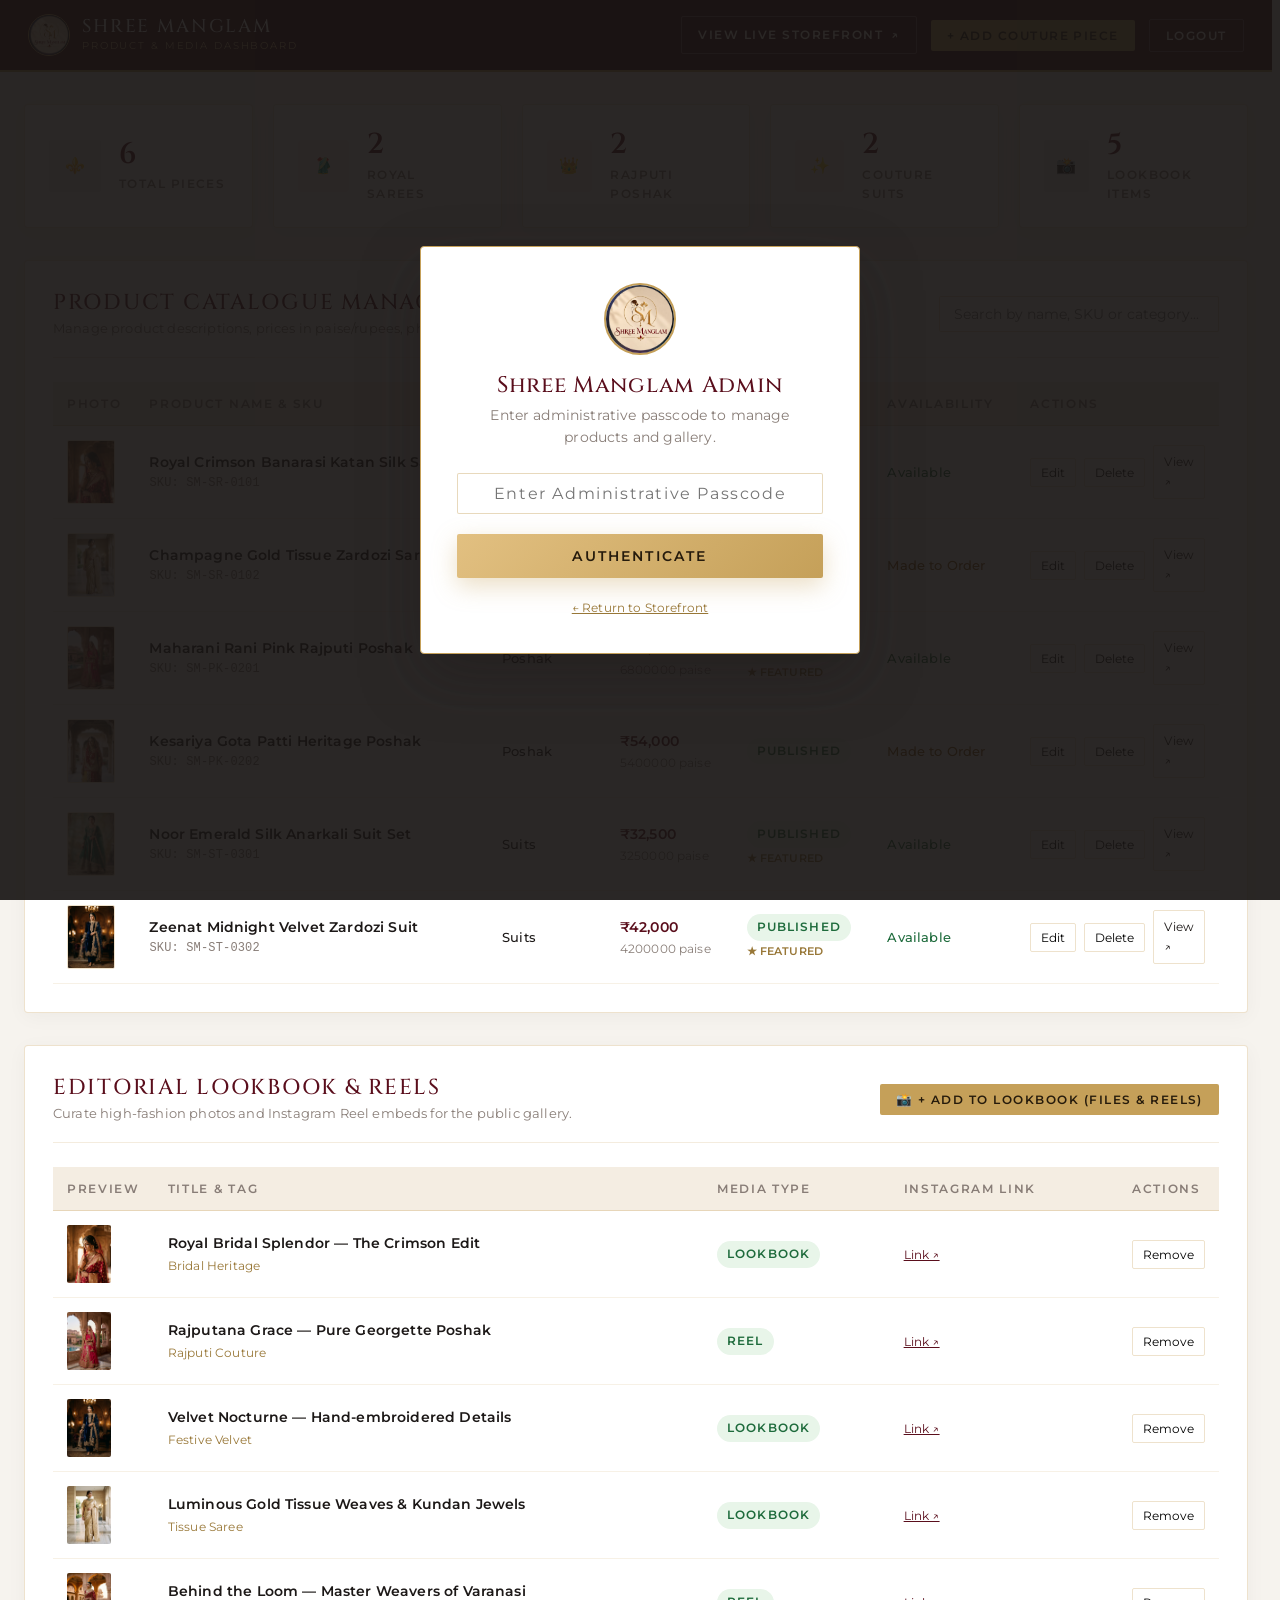
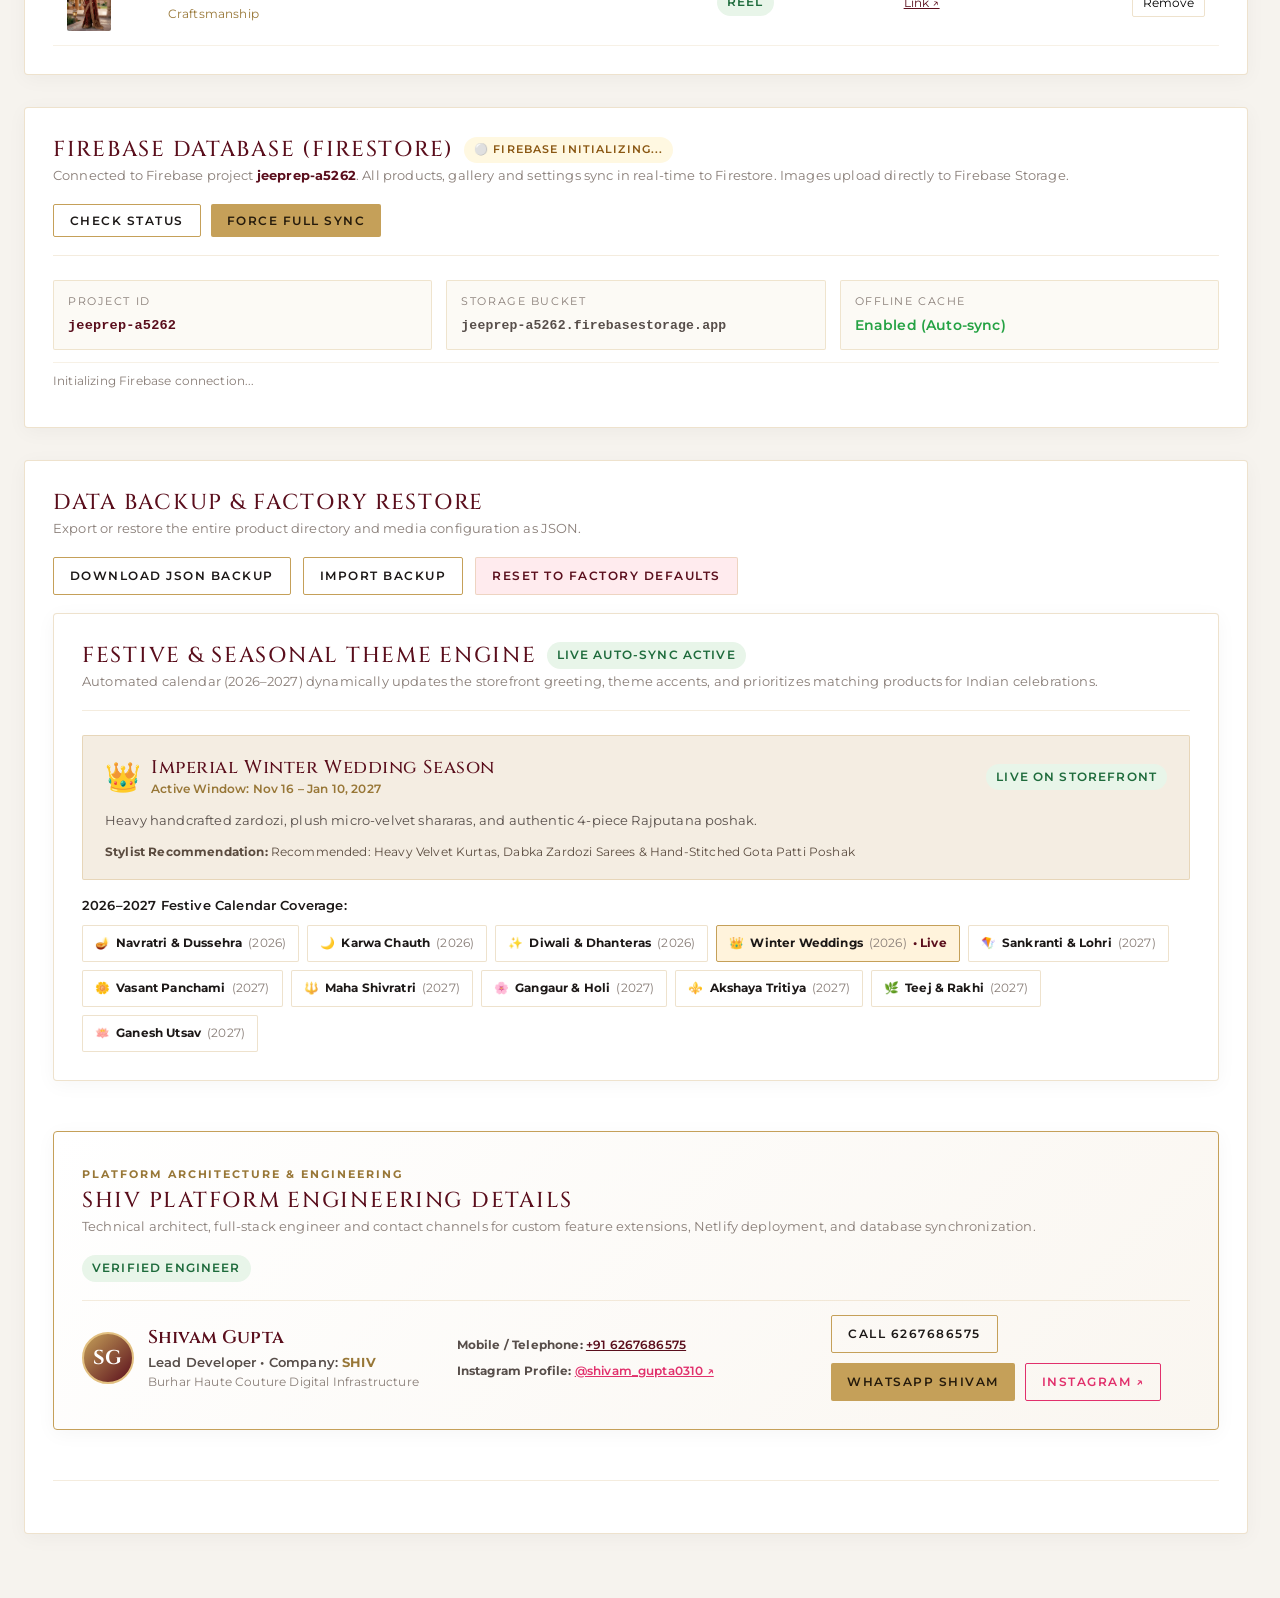
==== commit 22f8621c: "Perf & UX: Redesign luxury startup animation with official emblem & eliminate all lag - Elevate star" ====
--- a/admin.html
+++ b/admin.html
@@ -13,11 +13,15 @@
   <link rel="preconnect" href="https://fonts.gstatic.com" crossorigin />
   <link href="https://fonts.googleapis.com/css2?family=Cinzel:wght@500;600;700&family=Cormorant+Garamond:wght@400;600&family=Montserrat:wght@400;500;600;700&display=swap" rel="stylesheet" />
 
+  <meta http-equiv="Cache-Control" content="no-cache, no-store, must-revalidate" />
+  <meta http-equiv="Pragma" content="no-cache" />
+  <meta http-equiv="Expires" content="0" />
+
   <!-- Stylesheets -->
-  <link rel="stylesheet" href="css/variables.css" />
-  <link rel="stylesheet" href="css/main.css" />
-  <link rel="stylesheet" href="css/components.css" />
-  <link rel="stylesheet" href="css/admin.css" />
+  <link rel="stylesheet" href="css/variables.css?v=5.2.0" />
+  <link rel="stylesheet" href="css/main.css?v=5.2.0" />
+  <link rel="stylesheet" href="css/components.css?v=5.2.0" />
+  <link rel="stylesheet" href="css/admin.css?v=5.2.0" />
 </head>
 <body class="admin-body">
 
@@ -54,7 +58,7 @@
       <a href="/" target="_blank" class="btn-admin-action btn-admin-outline">
         <span>View Live Storefront</span> ↗
       </a>
-      <button class="btn-admin-action btn-admin-primary" id="addNewProductBtn">
+      <button class="btn-admin-action btn-admin-primary" id="addNewProductBtn" onclick="if (window.AdminApp && window.AdminApp.openAddModal) { window.AdminApp.openAddModal(); } else { document.getElementById('productFormModal').classList.add('open'); }">
         <span>+ Add Couture Piece</span>
       </button>
       <button class="btn-admin-action btn-admin-outline" id="adminLogoutBtn">Logout</button>
@@ -143,7 +147,7 @@
           <p style="font-size: 0.82rem; color: var(--color-text-muted); margin-top: 2px;">Curate high-fashion photos and Instagram Reel embeds for the public gallery.</p>
         </div>
         <div style="display: flex; gap: 10px; flex-wrap: wrap;">
-          <button type="button" class="btn-admin-action btn-admin-primary" id="openGalleryModalBtn" style="display: inline-flex; align-items: center; gap: 8px;">
+          <button type="button" class="btn-admin-action btn-admin-primary" id="openGalleryModalBtn" onclick="if (window.AdminApp && window.AdminApp.openGalleryModal) { window.AdminApp.openGalleryModal(); } else { document.getElementById('galleryModal').classList.add('open'); }" style="display: inline-flex; align-items: center; gap: 8px; cursor: pointer;">
             <span>📸 + Add to Lookbook (Files & Reels)</span>
           </button>
         </div>
@@ -316,7 +320,7 @@
   <!-- Add / Edit Product Modal -->
   <div class="modal-backdrop" id="productFormModal" role="dialog" aria-modal="true">
     <div class="modal-dialog" style="max-width: 860px;">
-      <button class="modal-close-btn" id="productFormCloseBtn" aria-label="Close dialog">✕</button>
+      <button class="modal-close-btn" id="productFormCloseBtn" aria-label="Close dialog" onclick="if (window.AdminApp && window.AdminApp.closeProductModal) { window.AdminApp.closeProductModal(); } else { document.getElementById('productFormModal').classList.remove('open'); }">✕</button>
       
       <div style="padding: 24px 28px 16px; border-bottom: 1px solid rgba(197,160,89,0.25);">
         <h2 id="formModalTitle" style="font-family: var(--font-serif-royal); font-size: 1.4rem; color: var(--color-crimson); text-transform: uppercase;">Add New Couture Piece</h2>
@@ -441,7 +445,7 @@
           </div>
 
           <div style="margin-top: 28px; padding-top: 18px; border-top: 1px solid rgba(197,160,89,0.3); display: flex; justify-content: flex-end; gap: 14px;">
-            <button type="button" class="btn-admin-action btn-admin-outline" id="productFormCancelBtn" style="color: var(--color-text-primary); border-color: var(--color-gold);">Cancel</button>
+            <button type="button" class="btn-admin-action btn-admin-outline" id="productFormCancelBtn" onclick="if (window.AdminApp && window.AdminApp.closeProductModal) { window.AdminApp.closeProductModal(); } else { document.getElementById('productFormModal').classList.remove('open'); }" style="color: var(--color-text-primary); border-color: var(--color-gold);">Cancel</button>
             <button type="submit" class="btn-luxury-primary" style="padding: 10px 24px; font-size: 0.82rem;">Save Couture Piece</button>
           </div>
         </form>
@@ -469,7 +473,7 @@
     <div class="modal-dialog" style="max-width: 580px;">
       <div class="modal-header">
         <h3 class="modal-title" id="galleryModalTitle">Add to Editorial Lookbook</h3>
-        <button type="button" class="modal-close" id="galleryModalCloseBtn">×</button>
+        <button type="button" class="modal-close-btn" id="galleryModalCloseBtn" aria-label="Close dialog" onclick="if (window.AdminApp && window.AdminApp.closeGalleryModal) { window.AdminApp.closeGalleryModal(); } else { document.getElementById('galleryModal').classList.remove('open'); }">×</button>
       </div>
 
       <form id="galleryForm" class="modal-body" style="padding: 24px;">
@@ -543,7 +547,7 @@
 
         <!-- Modal Footer -->
         <div style="margin-top: 24px; padding-top: 16px; border-top: 1px solid rgba(197,160,89,0.3); display: flex; justify-content: flex-end; gap: 12px;">
-          <button type="button" class="btn-admin-action btn-admin-outline" id="galleryModalCancelBtn" style="color: var(--color-text-primary); border-color: var(--color-gold);">Cancel</button>
+          <button type="button" class="btn-admin-action btn-admin-outline" id="galleryModalCancelBtn" onclick="if (window.AdminApp && window.AdminApp.closeGalleryModal) { window.AdminApp.closeGalleryModal(); } else { document.getElementById('galleryModal').classList.remove('open'); }" style="color: var(--color-text-primary); border-color: var(--color-gold);">Cancel</button>
           <button type="submit" class="btn-luxury-primary" id="galleryModalSaveBtn" style="padding: 10px 24px; font-size: 0.82rem;">Publish to Lookbook</button>
         </div>
       </form>
@@ -558,10 +562,10 @@
   <script src="https://www.gstatic.com/firebasejs/9.23.0/firebase-analytics-compat.js"></script>
 
   <!-- Scripts -->
-  <script src="js/data.js"></script>
-  <script src="js/firebase.js"></script>
-  <script src="js/store.js"></script>
-  <script src="js/festivals.js"></script>
-  <script src="js/admin.js"></script>
+  <script src="js/data.js?v=5.2.0"></script>
+  <script src="js/firebase.js?v=5.2.0"></script>
+  <script src="js/store.js?v=5.2.0"></script>
+  <script src="js/festivals.js?v=5.2.0"></script>
+  <script src="js/admin.js?v=5.2.0"></script>
 </body>
 </html>
--- a/css/variables.css
+++ b/css/variables.css
@@ -77,8 +77,21 @@
   --header-height: 84px;
   --header-mobile-height: 70px;
 
-  /* Transitions */
+  /* Transitions & Motion Design Tokens */
   --transition-fast: 0.2s cubic-bezier(0.25, 0.46, 0.45, 0.94);
   --transition-smooth: 0.35s cubic-bezier(0.25, 1, 0.5, 1);
   --transition-luxury: 0.5s cubic-bezier(0.16, 1, 0.3, 1);
+
+  /* Easing curves */
+  --ease-luxury: cubic-bezier(0.16, 1, 0.3, 1);
+  --ease-silk: cubic-bezier(0.25, 1, 0.35, 1);
+  --ease-out-expo: cubic-bezier(0.19, 1, 0.22, 1);
+  --ease-in-out-smooth: cubic-bezier(0.65, 0, 0.35, 1);
+
+  /* Standard Motion Durations */
+  --duration-instant: 150ms;
+  --duration-fast: 260ms;
+  --duration-normal: 420ms;
+  --duration-slow: 700ms;
+  --duration-intro: 2400ms;
 }
--- a/css/main.css
+++ b/css/main.css
@@ -14,6 +14,7 @@
 html {
   font-size: 16px;
   scroll-behavior: smooth;
+  scrollbar-gutter: stable;
   -webkit-text-size-adjust: 100%;
 }
 
